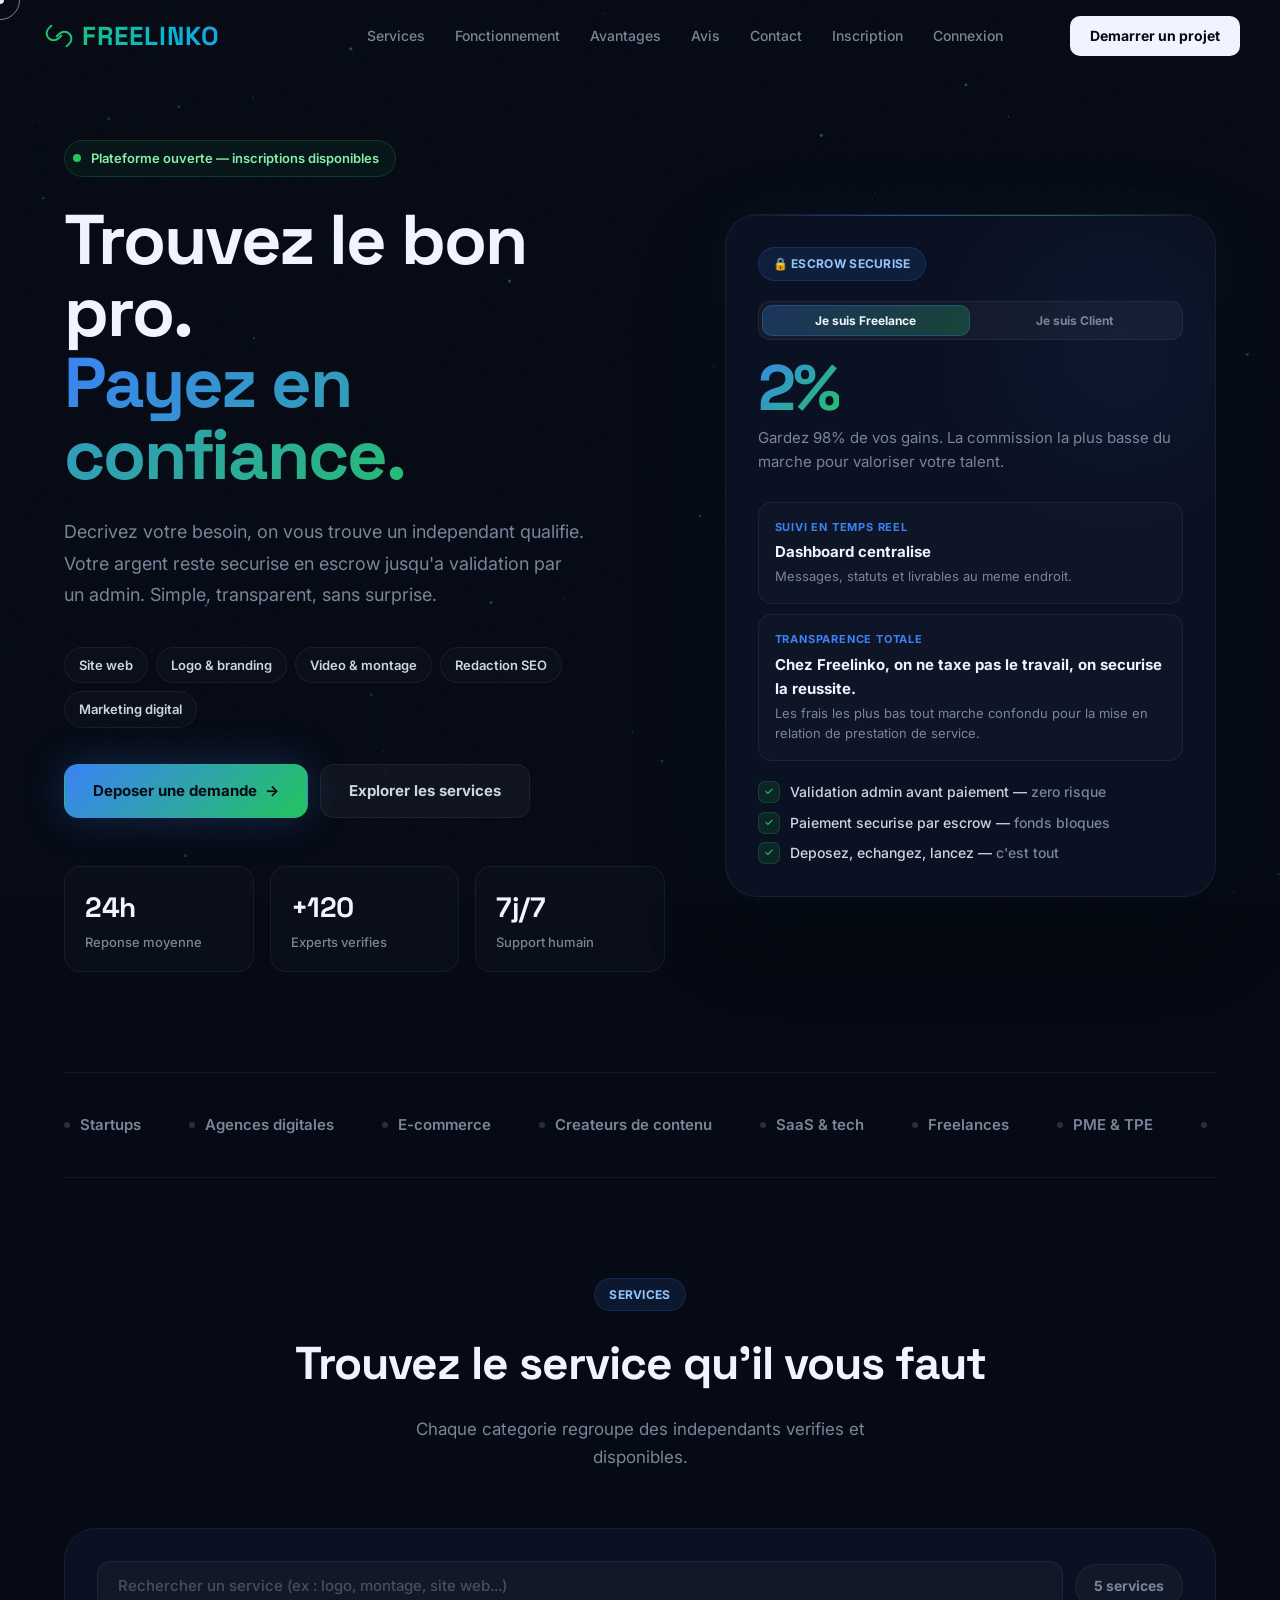
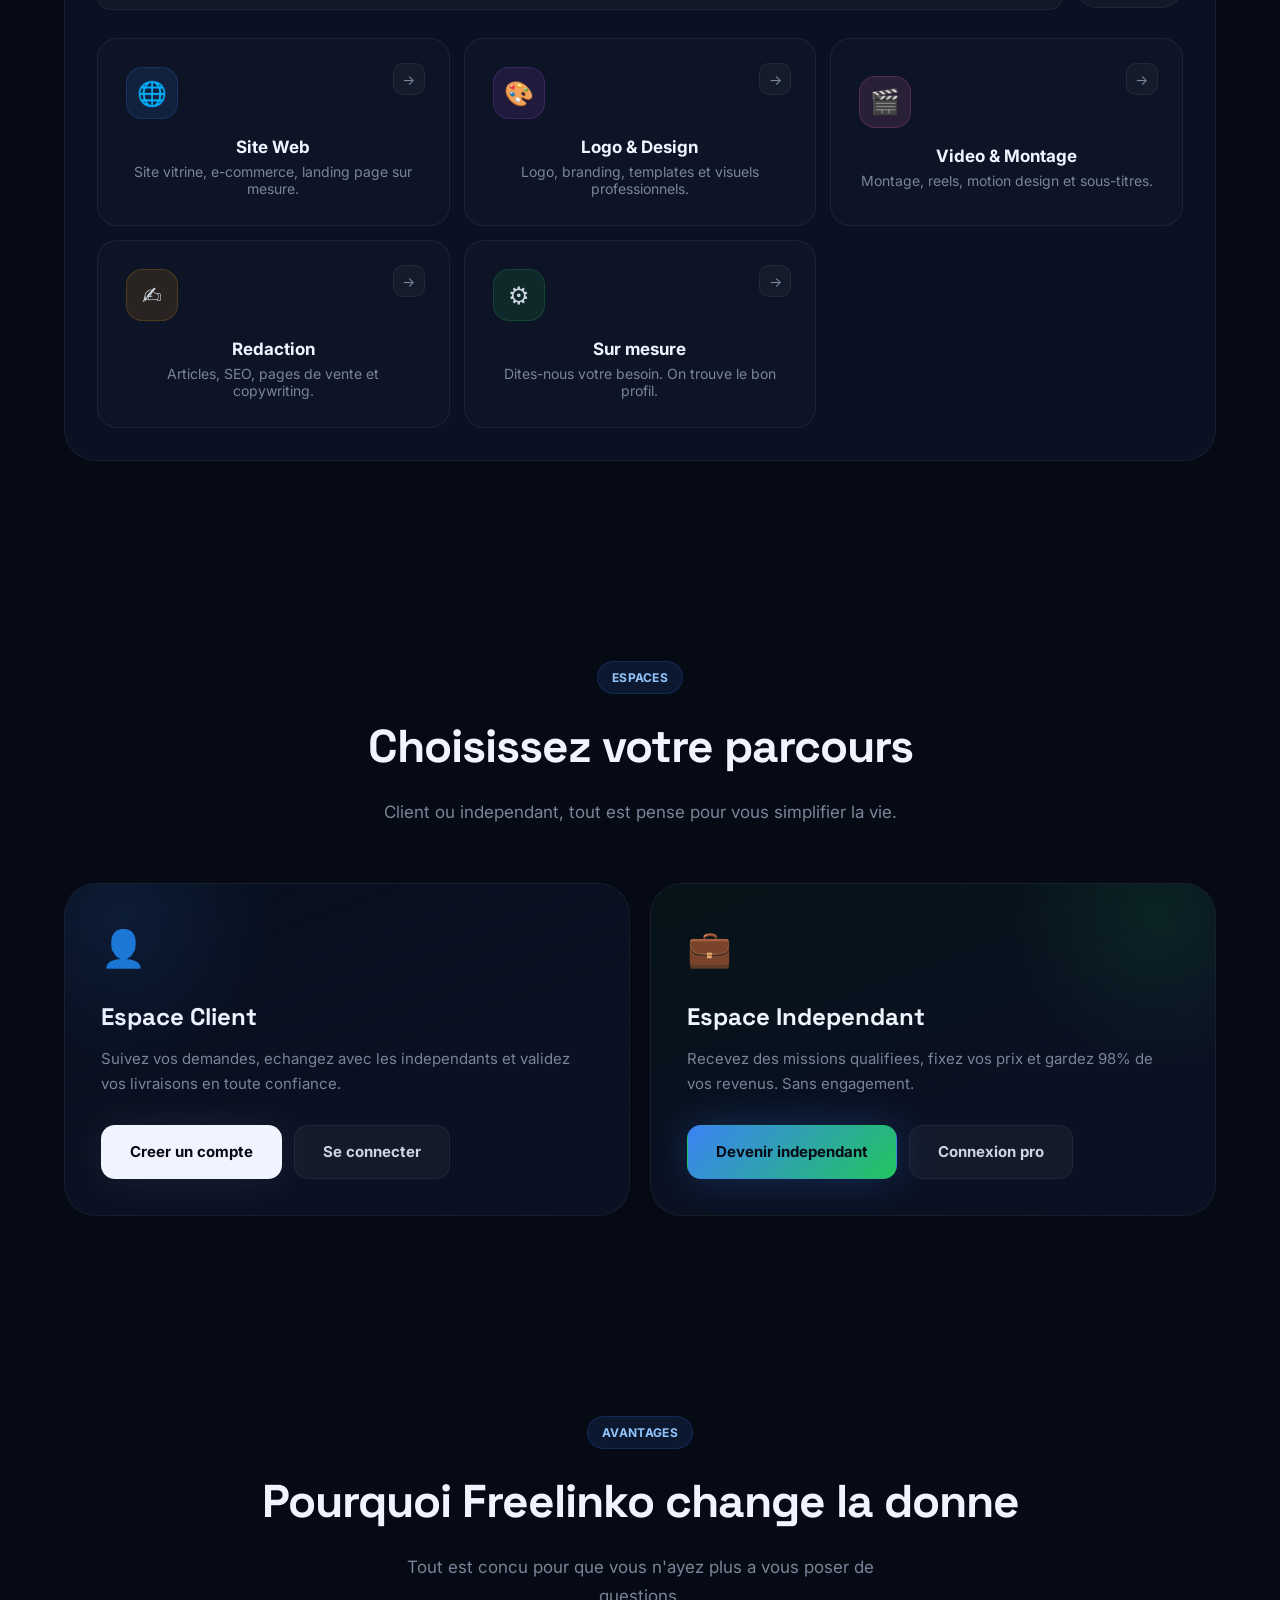
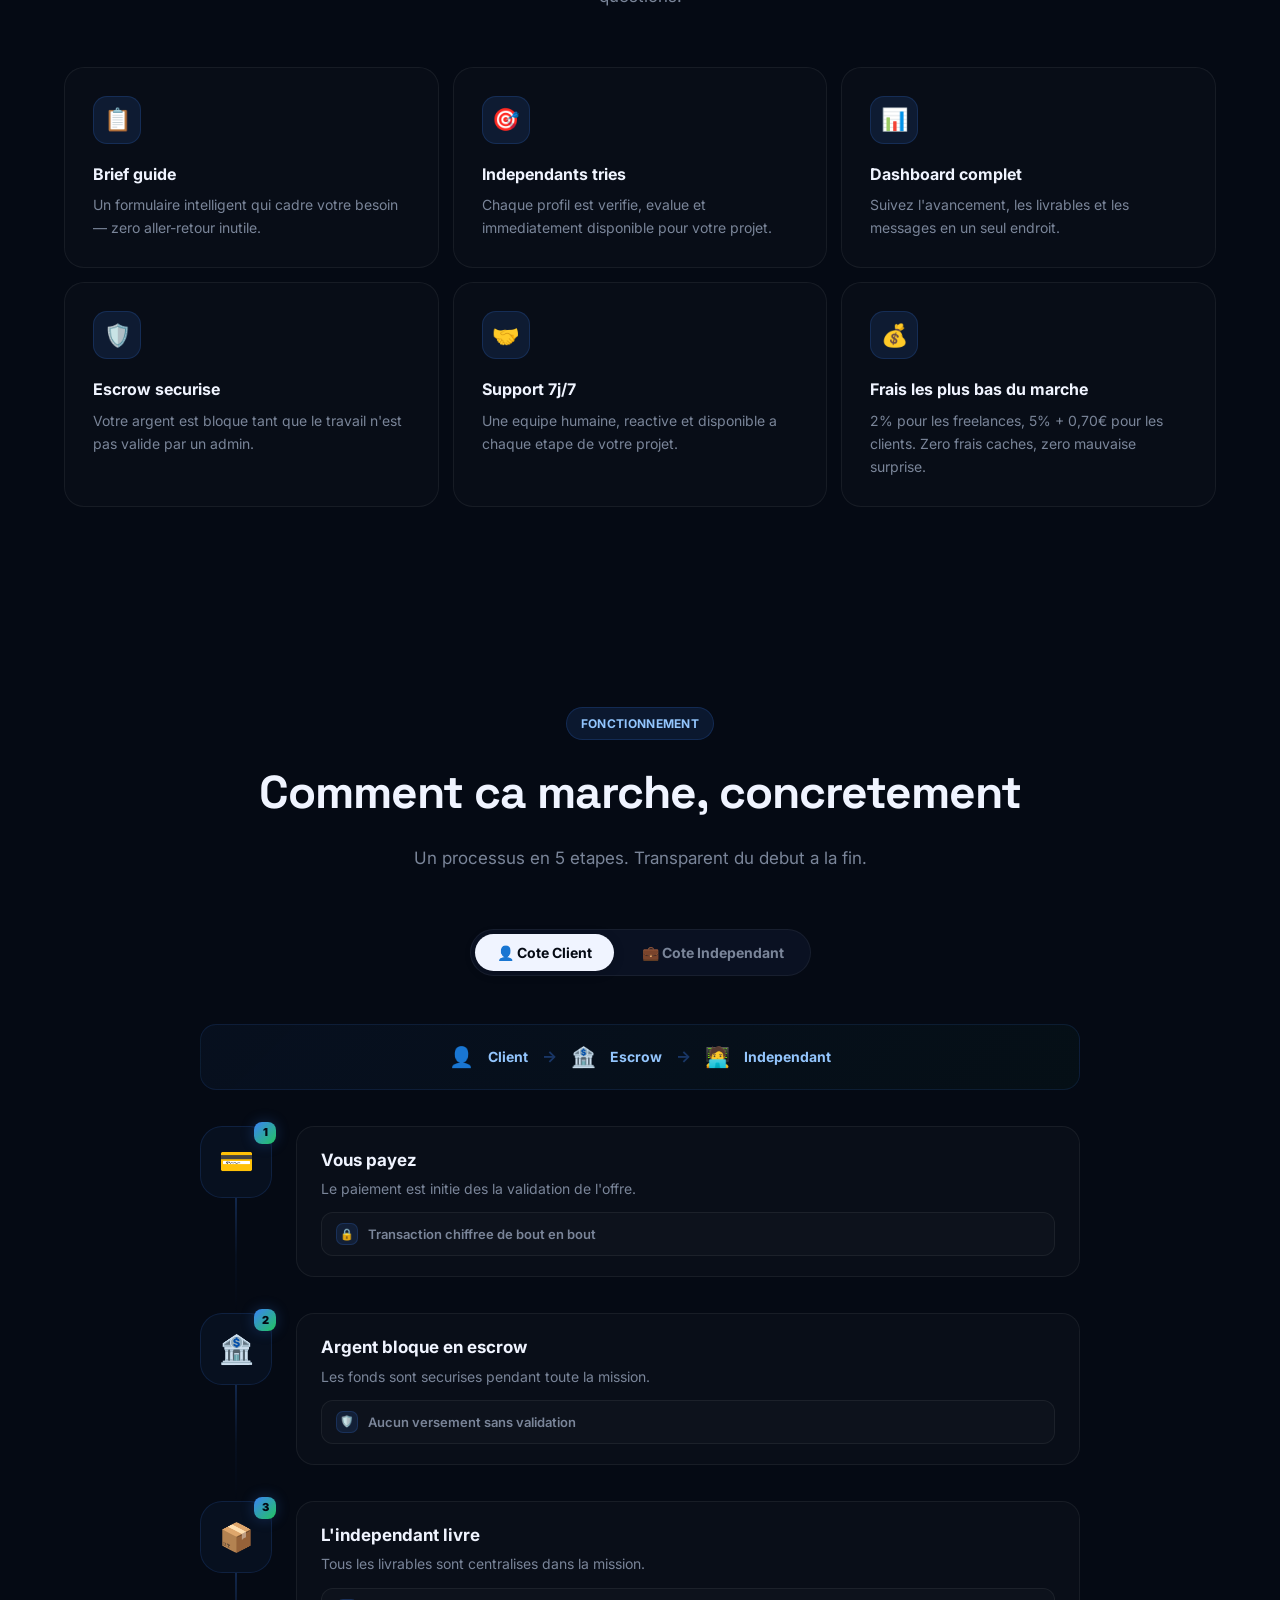
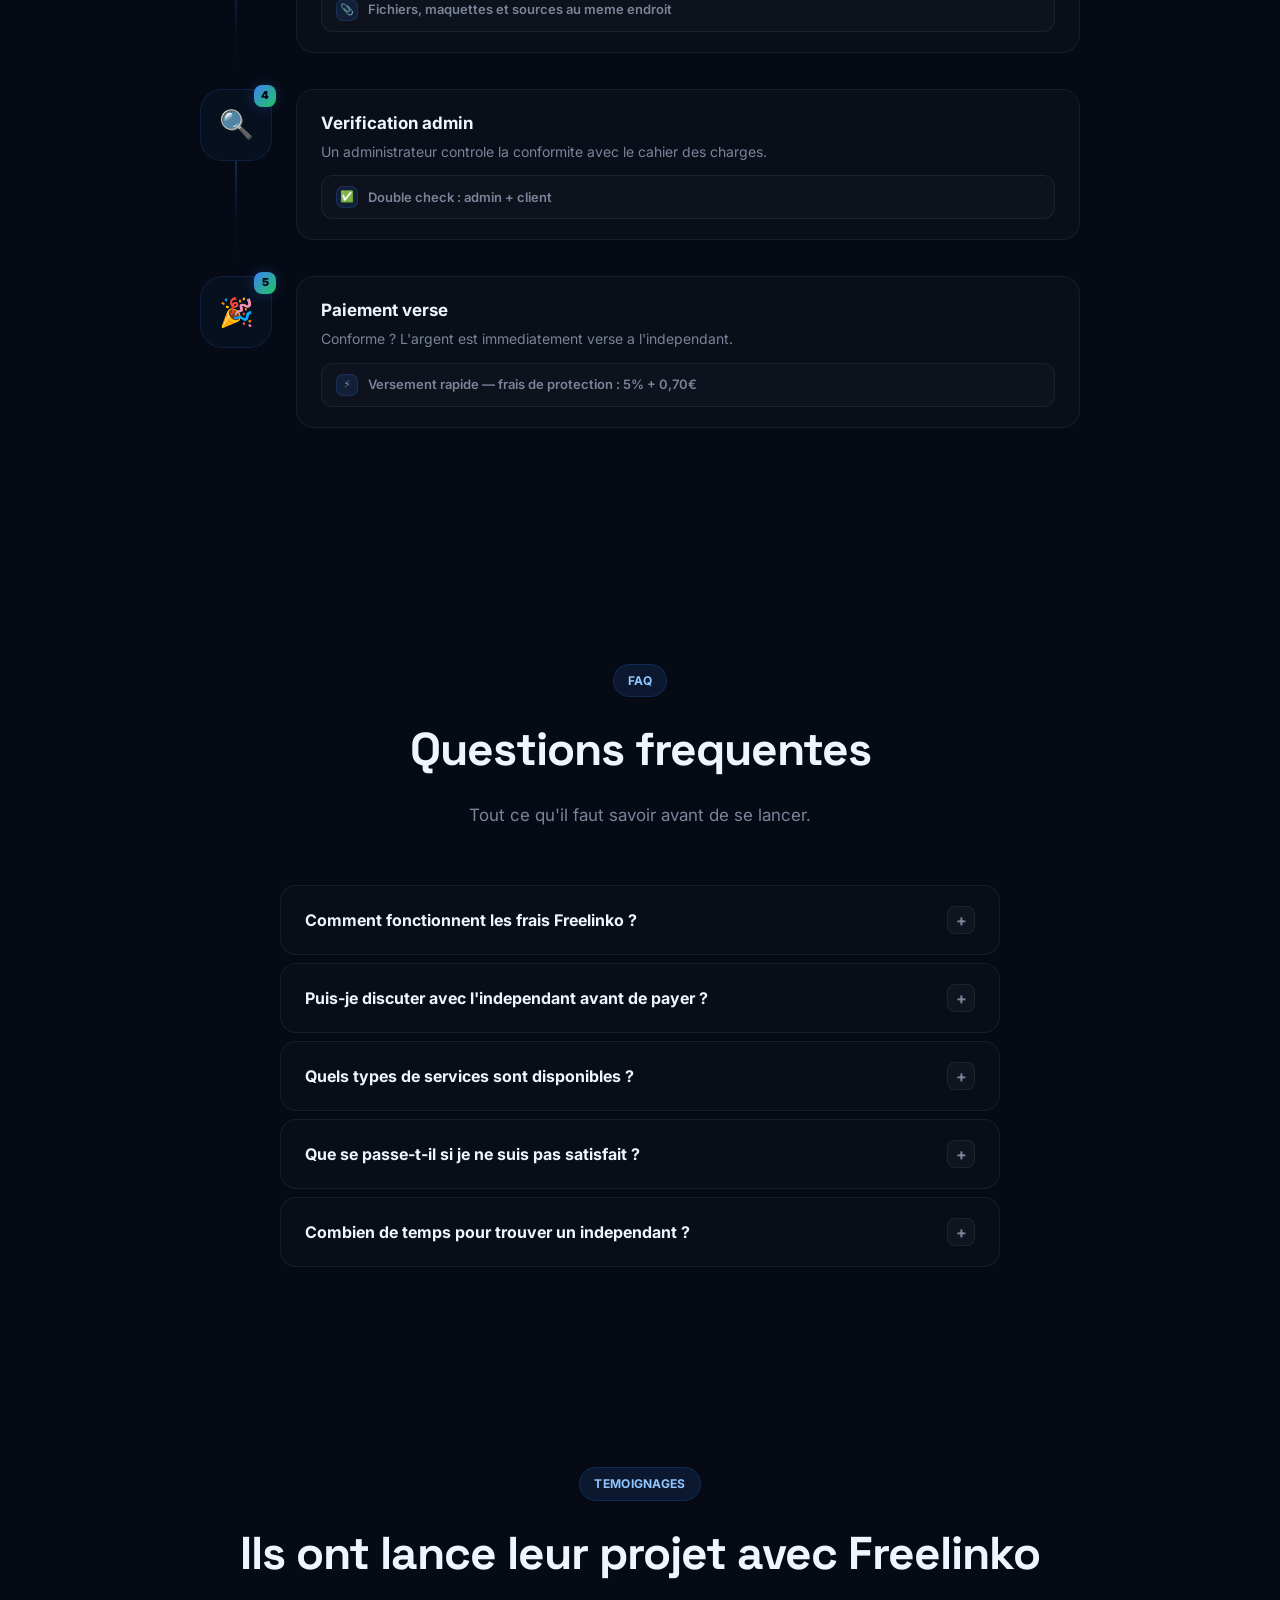
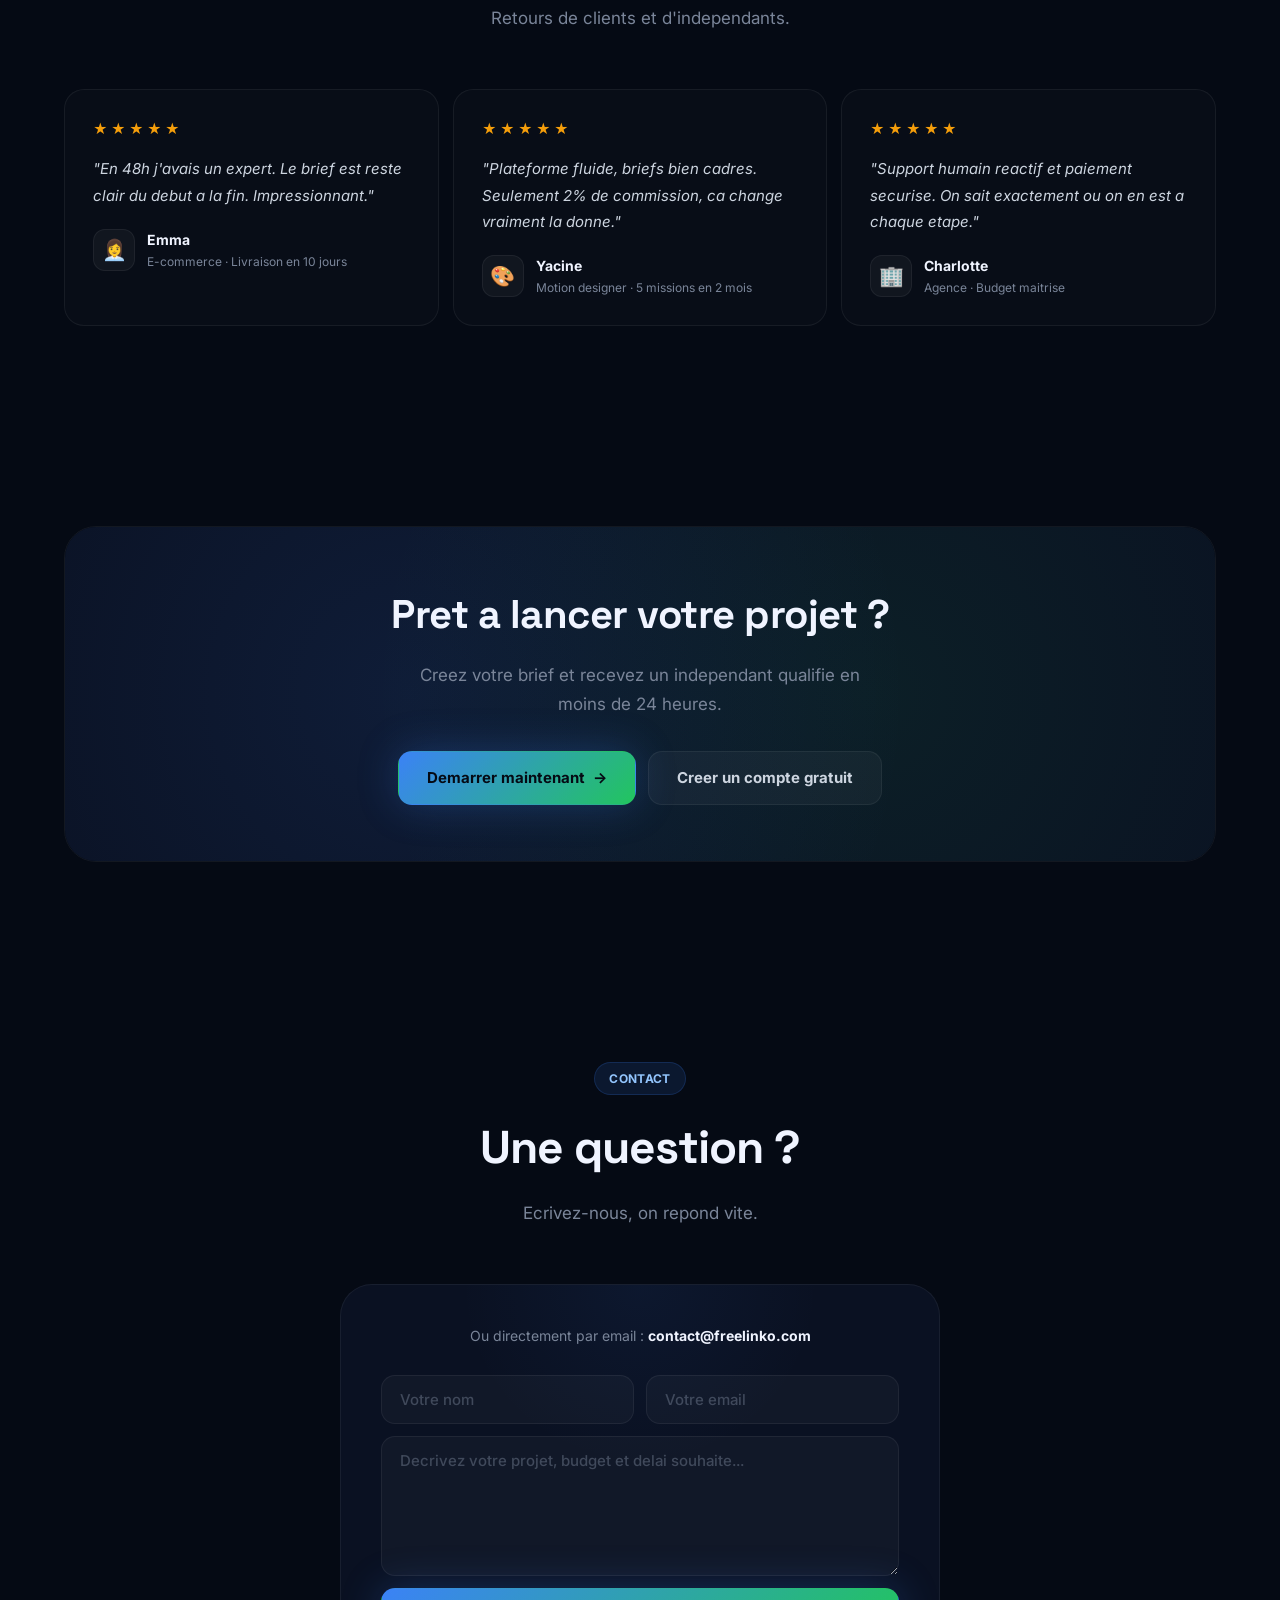
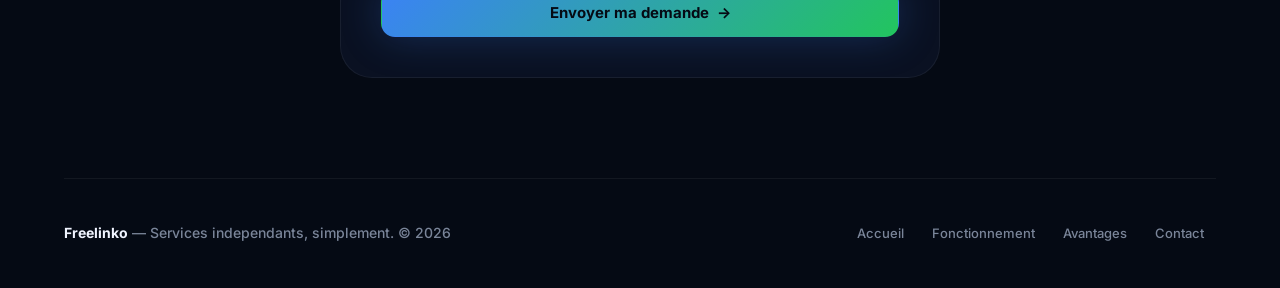
==== index.html @ 69622c81 "Add files via upload" ====
<!doctype html>
<html lang="fr">
<head>
  <meta charset="utf-8"/>
  <meta name="viewport" content="width=device-width,initial-scale=1"/>
  <title>Freelinko — Trouvez le bon independant, en toute confiance</title>
  <meta name="description" content="Freelinko met en relation clients et independants qualifies avec paiement escrow securise. Les frais les plus bas du marche, support humain 7j/7."/>
  <meta name="theme-color" content="#050a14"/>
  <meta property="og:title" content="Freelinko — Services independants, simplement"/>
  <meta property="og:description" content="Embauchez un professionnel qualifie en 2 minutes. Paiement securise par escrow, les frais les plus bas du marche."/>
  <meta property="og:type" content="website"/>
  <meta name="twitter:card" content="summary_large_image"/>
  <link rel="preconnect" href="https://fonts.googleapis.com">
  <link rel="preconnect" href="https://fonts.gstatic.com" crossorigin>
  <link href="https://fonts.googleapis.com/css2?family=Inter:wght@400;500;600;700;800;900&family=Space+Grotesk:wght@600;700&display=swap" rel="stylesheet">
  <style>
    *,*::before,*::after{box-sizing:border-box;margin:0;padding:0}
    :root{
      --bg:#050a14;--surface:#0a1122;--surface2:#0f1730;
      --border:rgba(255,255,255,.06);--border-hover:rgba(255,255,255,.12);
      --text:#cdd5e0;--text-secondary:#7a8599;--white:#f0f4ff;
      --blue:#3b82f6;--blue-soft:rgba(59,130,246,.12);--blue-glow:rgba(59,130,246,.25);
      --green:#22c55e;--green-soft:rgba(34,197,94,.12);--green-glow:rgba(34,197,94,.25);
      --purple:#a855f7;--purple-soft:rgba(168,85,247,.12);
      --amber:#f59e0b;--amber-soft:rgba(245,158,11,.12);
      --pink:#f472b6;--pink-soft:rgba(244,114,182,.12);
      --radius:16px;--radius-lg:24px;--radius-xl:32px;
      --ease:cubic-bezier(.22,1,.36,1);
      --font:'Inter',system-ui,-apple-system,sans-serif;
      --font-display:'Space Grotesk','Inter',sans-serif;
    }
    html{scroll-behavior:smooth;-webkit-text-size-adjust:100%;overflow-x:hidden;overflow-y:scroll}
    body{font-family:var(--font);background:var(--bg);color:var(--text);line-height:1.6;-webkit-font-smoothing:antialiased;-moz-osx-font-smoothing:grayscale}
    a{color:inherit;text-decoration:none}
    button{font-family:inherit;cursor:pointer}
    ::selection{background:rgba(59,130,246,.25);color:var(--white)}
    img{display:block;max-width:100%}

    /* ── LOADER ── */
    #loader{position:fixed;inset:0;z-index:9999;background:var(--bg);display:grid;place-items:center;transition:opacity .6s ease,visibility .6s ease}
    #loader.done{opacity:0;visibility:hidden;pointer-events:none}
    .spinner{width:40px;height:40px;border:3px solid var(--border);border-top-color:var(--blue);border-radius:50%;animation:spin .7s linear infinite}
    @keyframes spin{to{transform:rotate(360deg)}}

    /* ── CURSOR ── */
    .cursor{position:fixed;pointer-events:none;z-index:9998;mix-blend-mode:difference;transition:width .35s var(--ease),height .35s var(--ease),opacity .3s ease}
    .cursor-dot{width:8px;height:8px;background:var(--white);border-radius:50%;transform:translate(-50%,-50%)}
    .cursor-ring{width:40px;height:40px;border:1.5px solid rgba(255,255,255,.5);border-radius:50%;transform:translate(-50%,-50%);transition:width .3s var(--ease),height .3s var(--ease),border-color .3s ease}
    .cursor-ring.hover{width:64px;height:64px;border-color:var(--blue)}
    @media(pointer:coarse){.cursor{display:none}}

    /* ── LAYOUT ── */
    .wrap{max-width:1200px;margin:0 auto;padding:0 24px}
    section{position:relative;z-index:2}

    /* ── AMBIENT BG ── */
    #particles{position:fixed;inset:0;z-index:0;pointer-events:none}
    .grain{position:fixed;inset:0;z-index:1;pointer-events:none;opacity:.025;background:url("data:image/svg+xml,%3Csvg viewBox='0 0 512 512' xmlns='http://www.w3.org/2000/svg'%3E%3Cfilter id='n'%3E%3CfeTurbulence type='fractalNoise' baseFrequency='.7' numOctaves='4' stitchTiles='stitch'/%3E%3C/filter%3E%3Crect width='100%25' height='100%25' filter='url(%23n)'/%3E%3C/svg%3E") repeat}

    /* ── NAV ── */
    .nav-wrap{position:fixed;top:0;left:0;right:0;z-index:90;padding:16px 24px;transition:all .35s ease}
    .nav-wrap.scrolled{background:rgba(5,10,20,.82);backdrop-filter:blur(24px) saturate(1.4);border-bottom:1px solid var(--border)}
    .nav{max-width:1200px;margin:0 auto;display:flex;align-items:center;justify-content:space-between;gap:12px}
    .brand{display:flex;align-items:center;gap:10px;font-family:var(--font-display);font-weight:700;font-size:20px;color:var(--white);letter-spacing:-.3px}
    .logo-mark{width:36px;height:36px;border-radius:10px;background:linear-gradient(135deg,var(--blue),var(--green));display:grid;place-items:center;box-shadow:0 0 24px var(--blue-glow);transition:transform .3s var(--ease)}
    .logo-mark:hover{transform:scale(1.1) rotate(-3deg)}
    .logo-mark svg{width:20px;height:20px}
    .nav-links{display:flex;gap:2px;align-items:center}
    .nav-links a{padding:8px 14px;border-radius:10px;font-size:14px;font-weight:500;color:var(--text-secondary);transition:color .2s ease,background .2s ease}
    .nav-links a:hover{color:var(--white);background:rgba(255,255,255,.05)}
    .nav-cta{padding:9px 20px;border-radius:10px;border:none;background:var(--white);color:var(--bg);font-size:14px;font-weight:700;transition:transform .2s var(--ease),box-shadow .2s ease}
    .nav-cta:hover{transform:translateY(-1px);box-shadow:0 4px 20px rgba(240,244,255,.15)}
    .hamburger{display:none;width:40px;height:40px;border-radius:10px;border:1px solid var(--border);background:transparent;color:var(--white);place-items:center}
    @media(max-width:860px){
      .hamburger{display:grid}
      .nav-links{display:none;position:absolute;top:calc(100% + 8px);left:12px;right:12px;flex-direction:column;padding:12px;background:rgba(10,17,34,.96);backdrop-filter:blur(24px);border:1px solid var(--border);border-radius:var(--radius);box-shadow:0 24px 60px rgba(0,0,0,.5)}
      .nav-links.open{display:flex}
      .nav-links a{padding:14px 16px;font-size:15px}
      .nav-cta{display:none}
    }

    /* ── HERO ── */
    .hero{min-height:100vh;display:flex;align-items:center;padding:140px 0 100px;position:relative;z-index:2}
    .hero-inner{display:grid;grid-template-columns:1.1fr .9fr;gap:60px;align-items:center}
    @media(max-width:960px){.hero-inner{grid-template-columns:1fr;gap:40px}}

    .hero-eyebrow{display:inline-flex;align-items:center;gap:10px;padding:7px 16px 7px 8px;border-radius:999px;border:1px solid rgba(34,197,94,.2);background:rgba(34,197,94,.06);font-size:13px;font-weight:600;color:#86efac;margin-bottom:28px}
    .hero-eyebrow .live{width:8px;height:8px;border-radius:50%;background:var(--green);box-shadow:0 0 0 0 var(--green-glow);animation:livePulse 2s ease-in-out infinite}
    @keyframes livePulse{0%,100%{box-shadow:0 0 0 0 var(--green-glow)}50%{box-shadow:0 0 0 10px rgba(34,197,94,0)}}

    .hero h1{font-family:var(--font-display);font-size:clamp(38px,5.5vw,72px);font-weight:700;line-height:1.02;letter-spacing:-2px;color:var(--white);margin-bottom:24px}
    .hero h1 em{font-style:normal;background:linear-gradient(135deg,var(--blue),var(--green),var(--purple));background-size:250% auto;-webkit-background-clip:text;background-clip:text;-webkit-text-fill-color:transparent;animation:shimmer 6s ease infinite}
    @keyframes shimmer{0%,100%{background-position:0% center}50%{background-position:100% center}}

    .hero-desc{font-size:18px;line-height:1.75;color:var(--text-secondary);max-width:520px;margin-bottom:36px}

    .hero-tags{display:flex;flex-wrap:wrap;gap:8px;margin-bottom:36px}
    .htag{padding:7px 14px;border-radius:999px;border:1px solid var(--border);background:rgba(255,255,255,.02);font-size:13px;font-weight:600;color:var(--text);transition:all .25s var(--ease)}
    .htag:hover{border-color:var(--blue);background:var(--blue-soft);color:var(--white);transform:translateY(-2px)}

    .hero-ctas{display:flex;gap:12px;flex-wrap:wrap;margin-bottom:48px}
    .btn{display:inline-flex;align-items:center;gap:8px;padding:14px 28px;border-radius:14px;font-size:15px;font-weight:700;border:1px solid var(--border);background:rgba(255,255,255,.04);color:var(--text);transition:all .25s var(--ease);position:relative;overflow:hidden}
    .btn:hover{border-color:var(--border-hover);background:rgba(255,255,255,.07);transform:translateY(-2px);box-shadow:0 8px 30px rgba(0,0,0,.25)}
    .btn:active{transform:translateY(0)}
    .btn-primary{background:var(--white);color:var(--bg);border-color:transparent;box-shadow:0 0 40px rgba(240,244,255,.08)}
    .btn-primary:hover{box-shadow:0 0 50px rgba(240,244,255,.14),0 8px 30px rgba(0,0,0,.2);background:#fff}
    .btn-glow{background:linear-gradient(135deg,var(--blue),var(--green));color:#050a14;border-color:transparent;box-shadow:0 0 40px var(--blue-glow)}
    .btn-glow:hover{filter:brightness(1.1);box-shadow:0 0 60px var(--blue-glow),0 8px 30px rgba(0,0,0,.3)}
    .btn .arrow{transition:transform .2s ease}
    .btn:hover .arrow{transform:translateX(3px)}

    .hero-metrics{display:grid;grid-template-columns:repeat(3,1fr);gap:16px}
    @media(max-width:600px){.hero-metrics{grid-template-columns:1fr}}
    .metric{padding:18px 20px;border-radius:var(--radius);border:1px solid var(--border);background:rgba(255,255,255,.02);backdrop-filter:blur(8px);transition:all .3s var(--ease)}
    .metric:hover{border-color:var(--border-hover);background:rgba(255,255,255,.04)}
    .metric-val{font-family:var(--font-display);font-size:28px;font-weight:700;color:var(--white);letter-spacing:-.5px}
    .metric-label{font-size:13px;color:var(--text-secondary);font-weight:500;margin-top:2px}

    /* Hero panel */
    .hero-panel{border:1px solid var(--border);background:var(--surface);border-radius:var(--radius-xl);padding:32px;position:relative;overflow:hidden;box-shadow:0 0 80px rgba(59,130,246,.05),0 40px 80px rgba(0,0,0,.4)}
    .hero-panel::before{content:'';position:absolute;top:0;left:0;right:0;height:1px;background:linear-gradient(90deg,transparent,rgba(59,130,246,.5),rgba(34,197,94,.5),transparent)}
    .hero-panel::after{content:'';position:absolute;inset:0;background:radial-gradient(300px circle at 80% 20%,rgba(59,130,246,.06),transparent 60%);pointer-events:none}
    .panel-eyebrow{display:inline-flex;align-items:center;gap:8px;padding:6px 14px;border-radius:999px;background:var(--blue-soft);border:1px solid rgba(59,130,246,.18);font-size:12px;font-weight:700;color:#93c5fd;margin-bottom:20px;letter-spacing:.3px;text-transform:uppercase}
    .fee-toggle{display:flex;position:relative;border-radius:12px;border:1px solid var(--border);background:rgba(255,255,255,.04);padding:3px;margin-bottom:16px;z-index:2}
    .fee-tab{flex:1;padding:8px 14px;font-size:12px;font-weight:700;color:var(--text-secondary);background:transparent;border:none;cursor:pointer;border-radius:10px;transition:color .3s;position:relative;z-index:2;white-space:nowrap}
    .fee-tab.on{color:var(--white)}
    .fee-slider{position:absolute;top:3px;left:3px;width:calc(50% - 3px);height:calc(100% - 6px);border-radius:10px;background:linear-gradient(135deg,rgba(59,130,246,.25),rgba(34,197,94,.25));border:1px solid rgba(59,130,246,.3);transition:transform .35s cubic-bezier(.4,0,.2,1);z-index:1}
    .fee-slider.right{transform:translateX(100%)}
    .panel-big{font-family:var(--font-display);font-size:64px;font-weight:700;letter-spacing:-3px;line-height:1;color:var(--white);margin-bottom:6px;position:relative;z-index:1;transition:opacity .25s}
    .panel-big span{background:linear-gradient(135deg,var(--blue),var(--green));-webkit-background-clip:text;background-clip:text;-webkit-text-fill-color:transparent}
    .panel-sub{color:var(--text-secondary);font-size:15px;margin-bottom:28px;position:relative;z-index:1;transition:opacity .25s}
    .panel-feature{padding:16px;border-radius:14px;border:1px solid var(--border);background:rgba(255,255,255,.02);margin-bottom:10px;position:relative;z-index:1;transition:all .3s var(--ease)}
    .panel-feature:hover{border-color:var(--border-hover);background:rgba(255,255,255,.04)}
    .pf-label{font-size:11px;font-weight:700;text-transform:uppercase;letter-spacing:.8px;color:var(--blue);margin-bottom:4px}
    .pf-title{font-size:15px;font-weight:700;color:var(--white);margin-bottom:2px}
    .pf-desc{font-size:13px;color:var(--text-secondary)}
    .panel-checks{display:grid;gap:8px;margin-top:20px;position:relative;z-index:1}
    .pcheck{display:flex;gap:10px;align-items:flex-start;font-size:14px;font-weight:500;color:var(--text)}
    .pcheck-icon{width:22px;height:22px;border-radius:7px;display:grid;place-items:center;background:var(--green-soft);border:1px solid rgba(34,197,94,.2);flex-shrink:0;font-size:11px;color:var(--green)}
    .pcheck em{font-style:normal;color:var(--text-secondary)}

    /* ── MARQUEE ── */
    .marquee-section{padding:40px 0;border-top:1px solid var(--border);border-bottom:1px solid var(--border);overflow:hidden;position:relative;z-index:2}
    .marquee-track{display:flex;gap:48px;animation:marquee 30s linear infinite;width:max-content}
    .marquee-track:hover{animation-play-state:paused}
    .marquee-item{font-size:15px;font-weight:600;color:var(--text-secondary);white-space:nowrap;display:flex;align-items:center;gap:10px;transition:color .2s ease}
    .marquee-item:hover{color:var(--white)}
    .marquee-dot{width:6px;height:6px;border-radius:50%;background:rgba(255,255,255,.15)}
    @keyframes marquee{to{transform:translateX(-50%)}}

    /* ── SECTION HEADERS ── */
    .sh{text-align:center;margin-bottom:56px}
    .sh-badge{display:inline-flex;align-items:center;gap:8px;padding:6px 14px;border-radius:999px;border:1px solid rgba(59,130,246,.18);background:var(--blue-soft);font-size:12px;font-weight:700;color:#93c5fd;margin-bottom:16px;letter-spacing:.3px;text-transform:uppercase}
    .sh h2{font-family:var(--font-display);font-size:clamp(28px,4vw,46px);font-weight:700;letter-spacing:-1px;color:var(--white);margin-bottom:14px}
    .sh p{font-size:17px;color:var(--text-secondary);max-width:520px;margin:0 auto;line-height:1.7}

    /* ── SERVICES ── */
    .services-section{padding:100px 0}
    .services-box{padding:32px;border-radius:var(--radius-xl);border:1px solid var(--border);background:var(--surface)}
    .search-row{display:flex;gap:12px;align-items:center;margin-bottom:28px}
    .search-row input{flex:1;padding:14px 20px;border-radius:14px;border:1px solid var(--border);background:rgba(255,255,255,.03);color:var(--white);font-size:15px;font-weight:500;font-family:inherit;transition:all .25s ease}
    .search-row input:focus{outline:none;border-color:rgba(59,130,246,.4);box-shadow:0 0 0 4px rgba(59,130,246,.08);background:rgba(255,255,255,.05)}
    .search-row input::placeholder{color:rgba(122,133,153,.5)}
    .scount{padding:10px 18px;border-radius:999px;border:1px solid var(--border);background:rgba(255,255,255,.03);font-size:14px;font-weight:700;color:var(--text-secondary);white-space:nowrap}
    #serviceEmpty{display:none;padding:24px;border-radius:14px;border:1px dashed var(--border-hover);color:var(--text-secondary);font-weight:600;text-align:center}
    .sgrid{display:grid;grid-template-columns:repeat(3,1fr);gap:14px}
    @media(max-width:860px){.sgrid{grid-template-columns:repeat(2,1fr)}}
    @media(max-width:560px){.sgrid{grid-template-columns:1fr}}
    .scard{position:relative;border:1px solid var(--border);background:rgba(255,255,255,.015);border-radius:20px;padding:28px;cursor:pointer;color:var(--text);transition:all .4s var(--ease);overflow:hidden}
    .scard::before{content:'';position:absolute;inset:0;background:radial-gradient(250px circle at var(--mx,50%) var(--my,50%),rgba(59,130,246,.07),transparent 60%);opacity:0;transition:opacity .35s ease;pointer-events:none}
    .scard:hover::before{opacity:1}
    .scard:hover{border-color:rgba(59,130,246,.25);transform:translateY(-6px);box-shadow:0 24px 60px rgba(0,0,0,.25),0 0 40px rgba(59,130,246,.04)}
    .scard-icon{width:52px;height:52px;border-radius:16px;display:grid;place-items:center;font-size:24px;margin-bottom:18px;border:1px solid var(--border)}
    .scard-icon.ic-blue{background:var(--blue-soft);border-color:rgba(59,130,246,.18)}
    .scard-icon.ic-purple{background:var(--purple-soft);border-color:rgba(168,85,247,.18)}
    .scard-icon.ic-pink{background:var(--pink-soft);border-color:rgba(244,114,182,.18)}
    .scard-icon.ic-amber{background:var(--amber-soft);border-color:rgba(245,158,11,.18)}
    .scard-icon.ic-green{background:var(--green-soft);border-color:rgba(34,197,94,.18)}
    .scard h3{font-size:17px;font-weight:700;color:var(--white);margin-bottom:6px}
    .scard p{font-size:14px;color:var(--text-secondary);margin:0}
    .scard-arrow{position:absolute;top:24px;right:24px;width:32px;height:32px;border-radius:10px;display:grid;place-items:center;border:1px solid var(--border);background:rgba(255,255,255,.03);font-size:14px;color:var(--text-secondary);transition:all .25s var(--ease)}
    .scard:hover .scard-arrow{border-color:rgba(59,130,246,.3);color:var(--blue);background:var(--blue-soft);transform:translateX(2px)}

    /* ── SPACES ── */
    .spaces-section{padding:100px 0}
    .spaces-grid{display:grid;grid-template-columns:1fr 1fr;gap:20px}
    @media(max-width:760px){.spaces-grid{grid-template-columns:1fr}}
    .space{position:relative;border:1px solid var(--border);border-radius:var(--radius-xl);padding:36px;overflow:hidden;transition:all .4s var(--ease)}
    .space::before{content:'';position:absolute;inset:0;pointer-events:none}
    .space:hover{transform:translateY(-4px);box-shadow:0 30px 70px rgba(0,0,0,.35)}
    .space.is-client{background:linear-gradient(160deg,rgba(59,130,246,.05),var(--surface) 60%)}
    .space.is-client::before{background:radial-gradient(250px circle at 10% 10%,rgba(59,130,246,.1),transparent 60%)}
    .space.is-pro{background:linear-gradient(160deg,rgba(34,197,94,.05),var(--surface) 60%)}
    .space.is-pro::before{background:radial-gradient(250px circle at 90% 10%,rgba(34,197,94,.1),transparent 60%)}
    .space-emoji{font-size:36px;margin-bottom:20px;display:block}
    .space h3{font-family:var(--font-display);font-size:24px;font-weight:700;color:var(--white);margin-bottom:10px}
    .space>p{color:var(--text-secondary);font-size:15px;line-height:1.7;margin-bottom:28px}
    .space .hero-ctas{margin-bottom:0}

    /* ── FEATURES ── */
    .features-section{padding:100px 0}
    .fgrid{display:grid;grid-template-columns:repeat(3,1fr);gap:14px}
    @media(max-width:860px){.fgrid{grid-template-columns:repeat(2,1fr)}}
    @media(max-width:560px){.fgrid{grid-template-columns:1fr}}
    .fcard{padding:28px;border:1px solid var(--border);background:rgba(255,255,255,.015);border-radius:20px;transition:all .4s var(--ease)}
    .fcard:hover{border-color:var(--border-hover);background:rgba(255,255,255,.03);transform:translateY(-4px)}
    .fcard-icon{width:48px;height:48px;border-radius:14px;display:grid;place-items:center;font-size:22px;background:var(--blue-soft);border:1px solid rgba(59,130,246,.18);margin-bottom:18px}
    .fcard h3{font-size:16px;font-weight:700;color:var(--white);margin-bottom:6px}
    .fcard p{font-size:14px;color:var(--text-secondary);margin:0;line-height:1.65}

    /* ── FLOW SCHEMA ── */
    .flow-section{padding:100px 0}
    .flow-wrap{max-width:880px;margin:0 auto}
    .flow-tabs{display:flex;gap:6px;justify-content:center;margin-bottom:48px;padding:4px;border-radius:999px;border:1px solid var(--border);background:var(--surface);width:fit-content;margin-left:auto;margin-right:auto}
    .ftab{padding:10px 22px;border-radius:999px;border:none;background:transparent;color:var(--text-secondary);font-size:14px;font-weight:700;transition:all .3s var(--ease)}
    .ftab:hover{color:var(--white)}
    .ftab.on{background:var(--white);color:var(--bg);box-shadow:0 2px 12px rgba(0,0,0,.15)}

    .fpanel{display:none}
    .fpanel.on{display:block}

    .flow-banner{margin-bottom:36px;padding:16px 28px;border-radius:16px;border:1px solid rgba(59,130,246,.12);background:linear-gradient(135deg,rgba(59,130,246,.05),rgba(34,197,94,.03));display:flex;align-items:center;justify-content:center;gap:14px;flex-wrap:wrap;font-size:14px;font-weight:700;color:#93c5fd}
    .flow-banner .fc{font-size:20px;animation:fbob 2s ease-in-out infinite}
    .flow-banner .fc:nth-child(2){animation-delay:.3s}
    .flow-banner .fc:nth-child(3){animation-delay:.6s}
    @keyframes fbob{0%,100%{transform:translateY(0)}50%{transform:translateY(-3px)}}
    .flow-banner .fa{color:rgba(59,130,246,.35);font-size:16px;animation:fapulse 1.6s ease-in-out infinite}
    @keyframes fapulse{0%,100%{opacity:.35;transform:translateX(0)}50%{opacity:1;transform:translateX(3px)}}
    .fpanel.green .flow-banner{border-color:rgba(34,197,94,.12);background:linear-gradient(135deg,rgba(34,197,94,.05),rgba(59,130,246,.03));color:#86efac}
    .fpanel.green .flow-banner .fa{color:rgba(34,197,94,.35)}

    .flow-timeline{display:flex;flex-direction:column;gap:0;position:relative}
    .fnode{display:grid;grid-template-columns:72px 1fr;gap:24px;align-items:start;padding-bottom:36px;position:relative;opacity:0;transform:translateY(20px)}
    .fnode.in{animation:fnodeIn .6s var(--ease) forwards}
    .fnode:nth-child(2).in{animation-delay:.12s}
    .fnode:nth-child(3).in{animation-delay:.24s}
    .fnode:nth-child(4).in{animation-delay:.36s}
    .fnode:nth-child(5).in{animation-delay:.48s}
    @keyframes fnodeIn{to{opacity:1;transform:translateY(0)}}

    /* Vertical line */
    .fnode::before{content:'';position:absolute;left:35px;top:72px;bottom:0;width:2px;background:linear-gradient(180deg,rgba(59,130,246,.25),rgba(59,130,246,.05),transparent)}
    .fnode:last-child::before{display:none}
    .fpanel.green .fnode::before{background:linear-gradient(180deg,rgba(34,197,94,.25),rgba(34,197,94,.05),transparent)}

    /* Traveling dot */
    .fnode::after{content:'';position:absolute;left:31px;top:72px;width:10px;height:10px;border-radius:50%;background:var(--blue);box-shadow:0 0 14px var(--blue-glow);opacity:0}
    .fnode:last-child::after{display:none}
    .fnode.in::after{animation:dotGo 2.4s ease-in-out infinite .6s}
    @keyframes dotGo{0%{top:72px;opacity:.8}80%{opacity:.8}100%{top:calc(100% - 4px);opacity:0}}
    .fpanel.green .fnode::after{background:var(--green);box-shadow:0 0 14px var(--green-glow)}

    /* Circle */
    .fcircle{width:72px;height:72px;border-radius:22px;display:grid;place-items:center;font-size:28px;border:1px solid rgba(59,130,246,.15);background:rgba(59,130,246,.05);position:relative;transition:all .4s var(--ease);flex-shrink:0}
    .fcircle .num{position:absolute;top:-5px;right:-5px;width:22px;height:22px;border-radius:8px;background:linear-gradient(135deg,var(--blue),var(--green));color:#050a14;font-size:11px;font-weight:900;display:grid;place-items:center;box-shadow:0 0 14px var(--blue-glow)}
    .fcircle::before{content:'';position:absolute;inset:-5px;border-radius:26px;border:2px solid rgba(59,130,246,.15);opacity:0;animation:cping 3.5s ease-in-out infinite}
    .fnode:nth-child(1) .fcircle::before{animation-delay:0s}
    .fnode:nth-child(2) .fcircle::before{animation-delay:.7s}
    .fnode:nth-child(3) .fcircle::before{animation-delay:1.4s}
    .fnode:nth-child(4) .fcircle::before{animation-delay:2.1s}
    .fnode:nth-child(5) .fcircle::before{animation-delay:2.8s}
    @keyframes cping{0%,100%{opacity:0;transform:scale(1)}8%{opacity:1;transform:scale(1)}40%{opacity:0;transform:scale(1.4)}}
    .fnode:hover .fcircle{border-color:rgba(59,130,246,.35);background:rgba(59,130,246,.1);transform:scale(1.08);box-shadow:0 0 30px rgba(59,130,246,.1)}
    .fpanel.green .fcircle{border-color:rgba(34,197,94,.15);background:rgba(34,197,94,.05)}
    .fpanel.green .fcircle::before{border-color:rgba(34,197,94,.15)}
    .fpanel.green .fcircle .num{background:linear-gradient(135deg,var(--green),#16a34a);box-shadow:0 0 14px var(--green-glow)}
    .fpanel.green .fnode:hover .fcircle{border-color:rgba(34,197,94,.35);background:rgba(34,197,94,.1);box-shadow:0 0 30px rgba(34,197,94,.1)}

    /* Content card */
    .fcontent{padding:20px 24px;border-radius:18px;border:1px solid var(--border);background:rgba(255,255,255,.02);transition:all .35s var(--ease);position:relative;overflow:hidden}
    .fcontent::before{content:'';position:absolute;inset:0;background:radial-gradient(200px circle at var(--fx,50%) var(--fy,50%),rgba(59,130,246,.05),transparent 60%);opacity:0;transition:opacity .3s ease;pointer-events:none}
    .fnode:hover .fcontent::before{opacity:1}
    .fnode:hover .fcontent{border-color:var(--border-hover);background:rgba(255,255,255,.035);transform:translateX(4px)}
    .fcontent h4{font-size:17px;font-weight:700;color:var(--white);margin-bottom:4px}
    .fcontent>p{font-size:14px;color:var(--text-secondary);margin:0}
    .fcontent .detail{margin-top:12px;padding:10px 14px;border-radius:12px;border:1px solid var(--border);background:rgba(255,255,255,.02);font-size:13px;font-weight:600;color:var(--text-secondary);display:flex;align-items:center;gap:10px}
    .detail-ic{width:22px;height:22px;border-radius:7px;display:grid;place-items:center;font-size:11px;flex-shrink:0;background:var(--blue-soft);border:1px solid rgba(59,130,246,.18)}
    .fpanel.green .detail-ic{background:var(--green-soft);border-color:rgba(34,197,94,.18)}

    @media(max-width:600px){
      .fnode{grid-template-columns:52px 1fr;gap:16px}
      .fcircle{width:52px;height:52px;border-radius:16px;font-size:22px}
      .fcircle .num{width:18px;height:18px;font-size:10px;top:-4px;right:-4px;border-radius:6px}
      .fcircle::before{inset:-4px;border-radius:20px}
      .fnode::before{left:25px}
      .fnode::after{left:21px}
    }

    /* ── FAQ ── */
    .faq-section{padding:100px 0}
    .faq-list{max-width:720px;margin:0 auto;display:grid;gap:8px}
    .faq-item{border:1px solid var(--border);border-radius:var(--radius);background:rgba(255,255,255,.015);overflow:hidden;transition:border-color .3s ease}
    .faq-item:hover{border-color:var(--border-hover)}
    .faq-q{width:100%;padding:20px 24px;display:flex;align-items:center;justify-content:space-between;gap:16px;background:none;border:none;color:var(--white);font-size:16px;font-weight:700;text-align:left}
    .faq-ic{width:28px;height:28px;border-radius:8px;display:grid;place-items:center;border:1px solid var(--border);background:rgba(255,255,255,.03);flex-shrink:0;transition:all .35s var(--ease);color:var(--text-secondary);font-size:16px}
    .faq-item.open .faq-ic{background:var(--blue-soft);border-color:rgba(59,130,246,.25);color:var(--blue);transform:rotate(45deg)}
    .faq-a{max-height:0;overflow:hidden;transition:max-height .5s var(--ease)}
    .faq-item.open .faq-a{max-height:200px}
    .faq-a-inner{padding:0 24px 20px;color:var(--text-secondary);font-size:15px;line-height:1.75}

    /* ── TESTIMONIALS ── */
    .test-section{padding:100px 0}
    .tgrid{display:grid;grid-template-columns:repeat(3,1fr);gap:14px}
    @media(max-width:860px){.tgrid{grid-template-columns:repeat(2,1fr)}}
    @media(max-width:560px){.tgrid{grid-template-columns:1fr}}
    .tcard{border:1px solid var(--border);background:rgba(255,255,255,.015);border-radius:20px;padding:28px;transition:all .4s var(--ease)}
    .tcard:hover{border-color:var(--border-hover);transform:translateY(-4px)}
    .tcard-stars{color:var(--amber);font-size:14px;letter-spacing:3px;margin-bottom:16px}
    .tcard blockquote{font-size:15px;color:var(--text);line-height:1.75;margin-bottom:20px;font-style:italic}
    .tcard-author{display:flex;align-items:center;gap:12px}
    .tcard-av{width:42px;height:42px;border-radius:12px;display:grid;place-items:center;font-size:20px;background:rgba(255,255,255,.04);border:1px solid var(--border)}
    .tcard-name{font-size:14px;font-weight:700;color:var(--white)}
    .tcard-role{font-size:12px;color:var(--text-secondary)}

    /* ── CTA BANNER ── */
    .cta-section{padding:100px 0}
    .cta-banner{position:relative;border-radius:var(--radius-xl);padding:56px 40px;border:1px solid var(--border);overflow:hidden;text-align:center}
    .cta-banner::before{content:'';position:absolute;inset:0;background:radial-gradient(500px circle at 30% 50%,rgba(59,130,246,.1),transparent),radial-gradient(500px circle at 70% 50%,rgba(34,197,94,.08),transparent),var(--surface)}
    .cta-banner>*{position:relative;z-index:1}
    .cta-banner h3{font-family:var(--font-display);font-size:clamp(26px,3.5vw,40px);font-weight:700;color:var(--white);margin-bottom:14px;letter-spacing:-.5px}
    .cta-banner p{color:var(--text-secondary);font-size:17px;max-width:480px;margin:0 auto 32px;line-height:1.7}
    .cta-banner .hero-ctas{justify-content:center;margin-bottom:0}

    /* ── CONTACT ── */
    .contact-section{padding:100px 0}
    .contact-card{max-width:600px;margin:0 auto;padding:40px;border-radius:var(--radius-xl);border:1px solid var(--border);background:var(--surface);position:relative;overflow:hidden}
    .contact-card::before{content:'';position:absolute;inset:0;background:radial-gradient(300px circle at 50% 0,rgba(59,130,246,.06),transparent 60%);pointer-events:none}
    .contact-card>p{text-align:center;color:var(--text-secondary);font-size:14px;margin-bottom:28px;position:relative}
    .contact-card strong{color:var(--white)}
    .cform{display:grid;gap:12px;position:relative}
    .cform-row{display:grid;grid-template-columns:1fr 1fr;gap:12px}
    @media(max-width:560px){.cform-row{grid-template-columns:1fr}}
    .cform input,.cform textarea{width:100%;padding:14px 18px;border-radius:14px;border:1px solid var(--border);background:rgba(255,255,255,.03);color:var(--white);font-size:15px;font-weight:500;font-family:inherit;transition:all .25s ease}
    .cform input:focus,.cform textarea:focus{outline:none;border-color:rgba(59,130,246,.4);box-shadow:0 0 0 4px rgba(59,130,246,.08);background:rgba(255,255,255,.05)}
    .cform input::placeholder,.cform textarea::placeholder{color:rgba(122,133,153,.45)}
    .cform textarea{min-height:140px;resize:vertical}
    .cform .btn{width:100%;justify-content:center}

    /* ── FOOTER ── */
    footer{position:relative;z-index:2;padding:36px 0;border-top:1px solid var(--border)}
    .foot{display:flex;align-items:center;justify-content:space-between;gap:16px;flex-wrap:wrap}
    .foot-brand{font-size:14px;color:var(--text-secondary);font-weight:500}
    .foot-brand strong{color:var(--white);font-weight:700}
    .foot-links{display:flex;gap:4px}
    .foot-links a{padding:8px 12px;border-radius:8px;font-size:13px;font-weight:500;color:var(--text-secondary);transition:all .2s ease}
    .foot-links a:hover{color:var(--white);background:rgba(255,255,255,.04)}

    /* ── SCROLL TO TOP ── */
    #toTop{position:fixed;right:20px;bottom:20px;z-index:80;width:48px;height:48px;border-radius:14px;border:1px solid var(--border);background:rgba(10,17,34,.85);backdrop-filter:blur(12px);color:var(--white);display:grid;place-items:center;font-size:18px;box-shadow:0 8px 24px rgba(0,0,0,.3);opacity:0;transform:translateY(10px);pointer-events:none;transition:all .35s var(--ease)}
    #toTop.show{opacity:1;transform:translateY(0);pointer-events:auto}
    #toTop:hover{border-color:rgba(59,130,246,.3);background:var(--blue-soft)}

    /* ── REVEAL ── */
    .rv{opacity:0;transform:translateY(32px);transition:opacity .8s var(--ease),transform .8s var(--ease)}
    .rv.vis{opacity:1;transform:translateY(0)}
    .rv-d1{transition-delay:.1s}.rv-d2{transition-delay:.2s}.rv-d3{transition-delay:.3s}.rv-d4{transition-delay:.4s}.rv-d5{transition-delay:.5s}
  </style>
</head>
<body>

<div id="loader"><div class="spinner"></div></div>

<!-- Ambient -->
<canvas id="particles"></canvas>
<div class="grain"></div>

<!-- Custom cursor -->
<div class="cursor cursor-dot" id="curDot"></div>
<div class="cursor cursor-ring" id="curRing"></div>

<!-- NAV -->
<div class="nav-wrap" id="navWrap">
  <div class="nav">
    <a class="brand" href="#top">
      <svg height="38" viewBox="0 0 260 38" fill="none" xmlns="http://www.w3.org/2000/svg">
        <defs>
          <linearGradient id="logoGrad" x1="0" y1="0" x2="260" y2="0" gradientUnits="userSpaceOnUse">
            <stop offset="0%" stop-color="#22c55e"/>
            <stop offset="50%" stop-color="#06b6d4"/>
            <stop offset="100%" stop-color="#3b82f6"/>
          </linearGradient>
        </defs>
        <!-- Chain-link icon -->
        <path d="M8 22a8 8 0 010-11.3l2.8-2.8a1 1 0 011.4 1.4L9.4 12.1a6 6 0 008.5 8.5l2.8-2.8a1 1 0 011.4 1.4l-2.8 2.8A8 8 0 018 22z" fill="url(#logoGrad)"/>
        <path d="M30 16a8 8 0 010 11.3l-2.8 2.8a1 1 0 01-1.4-1.4l2.8-2.8a6 6 0 00-8.5-8.5l-2.8 2.8a1 1 0 01-1.4-1.4l2.8-2.8A8 8 0 0130 16z" fill="url(#logoGrad)"/>
        <!-- Text -->
        <text x="42" y="28" font-family="'Space Grotesk','Inter',sans-serif" font-weight="700" font-size="26" fill="url(#logoGrad)" letter-spacing="1">FREELINKO</text>
      </svg>
    </a>
    <nav class="nav-links" id="navLinks">
      <a href="#services">Services</a>
      <a href="#schema">Fonctionnement</a>
      <a href="#avantages">Avantages</a>
      <a href="#avis">Avis</a>
      <a href="#contact">Contact</a>
      <a href="inscription.html">Inscription</a>
      <a href="connexion.html">Connexion</a>
    </nav>
    <a class="nav-cta magnetic" href="request.html">Demarrer un projet</a>
    <button class="hamburger" id="hamburger" type="button" aria-label="Menu">
      <svg width="20" height="20" viewBox="0 0 20 20" fill="none"><path d="M3 5h14M3 10h14M3 15h14" stroke="currentColor" stroke-width="2" stroke-linecap="round"/></svg>
    </button>
  </div>
</div>

<div class="wrap">

  <!-- HERO -->
  <section class="hero" id="top">
    <div class="hero-inner">
      <div>
        <div class="hero-eyebrow rv"><span class="live"></span> Plateforme ouverte — inscriptions disponibles</div>

        <h1 class="rv rv-d1">Trouvez le bon pro.<br/><em>Payez en confiance.</em></h1>

        <p class="hero-desc rv rv-d2">Decrivez votre besoin, on vous trouve un independant qualifie. Votre argent reste securise en escrow jusqu'a validation par un admin. Simple, transparent, sans surprise.</p>

        <div class="hero-tags rv rv-d2">
          <span class="htag">Site web</span>
          <span class="htag">Logo & branding</span>
          <span class="htag">Video & montage</span>
          <span class="htag">Redaction SEO</span>
          <span class="htag">Marketing digital</span>
        </div>

        <div class="hero-ctas rv rv-d3">
          <a class="btn btn-glow magnetic" href="request.html">Deposer une demande <span class="arrow">&rarr;</span></a>
          <a class="btn magnetic" href="#services">Explorer les services</a>
        </div>

        <div class="hero-metrics rv rv-d3">
          <div class="metric">
            <div class="metric-val" data-count="24" data-suffix="h">&nbsp;</div>
            <div class="metric-label">Reponse moyenne</div>
          </div>
          <div class="metric">
            <div class="metric-val" data-count="120" data-prefix="+">&nbsp;</div>
            <div class="metric-label">Experts verifies</div>
          </div>
          <div class="metric">
            <div class="metric-val">7j/7</div>
            <div class="metric-label">Support humain</div>
          </div>
        </div>
      </div>

      <aside class="hero-panel rv rv-d2">
        <div class="panel-eyebrow">&#x1f512; Escrow securise</div>
        <!-- Toggle Freelance / Client -->
        <div class="fee-toggle" id="feeToggle">
          <button class="fee-tab on" data-fee="freelance" type="button">Je suis Freelance</button>
          <button class="fee-tab" data-fee="client" type="button">Je suis Client</button>
          <div class="fee-slider" id="feeSlider"></div>
        </div>
        <div class="panel-big" id="feeBig"><span id="feeValue">2%</span></div>
        <div class="panel-sub" id="feeSub">Gardez 98% de vos gains. La commission la plus basse du marche pour valoriser votre talent.</div>
        <div class="panel-feature">
          <div class="pf-label">Suivi en temps reel</div>
          <div class="pf-title">Dashboard centralise</div>
          <div class="pf-desc">Messages, statuts et livrables au meme endroit.</div>
        </div>
        <div class="panel-feature">
          <div class="pf-label">Transparence totale</div>
          <div class="pf-title">Chez Freelinko, on ne taxe pas le travail, on securise la reussite.</div>
          <div class="pf-desc">Les frais les plus bas tout marche confondu pour la mise en relation de prestation de service.</div>
        </div>
        <div class="panel-checks">
          <div class="pcheck"><span class="pcheck-icon">&#x2713;</span><div>Validation admin avant paiement — <em>zero risque</em></div></div>
          <div class="pcheck"><span class="pcheck-icon">&#x2713;</span><div>Paiement securise par escrow — <em>fonds bloques</em></div></div>
          <div class="pcheck"><span class="pcheck-icon">&#x2713;</span><div>Deposez, echangez, lancez — <em>c'est tout</em></div></div>
        </div>
      </aside>
    </div>
  </section>

  <!-- MARQUEE -->
  <div class="marquee-section">
    <div class="marquee-track" id="marquee">
      <span class="marquee-item"><span class="marquee-dot"></span>Startups</span>
      <span class="marquee-item"><span class="marquee-dot"></span>Agences digitales</span>
      <span class="marquee-item"><span class="marquee-dot"></span>E-commerce</span>
      <span class="marquee-item"><span class="marquee-dot"></span>Createurs de contenu</span>
      <span class="marquee-item"><span class="marquee-dot"></span>SaaS & tech</span>
      <span class="marquee-item"><span class="marquee-dot"></span>Freelances</span>
      <span class="marquee-item"><span class="marquee-dot"></span>PME & TPE</span>
      <span class="marquee-item"><span class="marquee-dot"></span>Associations</span>
      <!-- duplicated for infinite scroll -->
      <span class="marquee-item"><span class="marquee-dot"></span>Startups</span>
      <span class="marquee-item"><span class="marquee-dot"></span>Agences digitales</span>
      <span class="marquee-item"><span class="marquee-dot"></span>E-commerce</span>
      <span class="marquee-item"><span class="marquee-dot"></span>Createurs de contenu</span>
      <span class="marquee-item"><span class="marquee-dot"></span>SaaS & tech</span>
      <span class="marquee-item"><span class="marquee-dot"></span>Freelances</span>
      <span class="marquee-item"><span class="marquee-dot"></span>PME & TPE</span>
      <span class="marquee-item"><span class="marquee-dot"></span>Associations</span>
    </div>
  </div>

  <!-- SERVICES -->
  <section class="services-section" id="services">
    <div class="sh rv">
      <div class="sh-badge">Services</div>
      <h2>Trouvez le service qu'il vous faut</h2>
      <p>Chaque categorie regroupe des independants verifies et disponibles.</p>
    </div>
    <div class="services-box rv">
      <div class="search-row">
        <input id="sSearch" type="search" placeholder="Rechercher un service (ex : logo, montage, site web...)" aria-label="Rechercher"/>
        <div class="scount" id="sCount">5 services</div>
      </div>
      <div id="serviceEmpty">Aucun service ne correspond a votre recherche.</div>
      <div class="sgrid" role="list">
        <button class="scard magnetic" type="button" data-cat="Site Web" role="listitem">
          <div class="scard-icon ic-blue">&#x1f310;</div>
          <div class="scard-arrow">&rarr;</div>
          <h3>Site Web</h3>
          <p>Site vitrine, e-commerce, landing page sur mesure.</p>
        </button>
        <button class="scard magnetic" type="button" data-cat="Logo & Design" role="listitem">
          <div class="scard-icon ic-purple">&#x1f3a8;</div>
          <div class="scard-arrow">&rarr;</div>
          <h3>Logo & Design</h3>
          <p>Logo, branding, templates et visuels professionnels.</p>
        </button>
        <button class="scard magnetic" type="button" data-cat="Video & Montage" role="listitem">
          <div class="scard-icon ic-pink">&#x1f3ac;</div>
          <div class="scard-arrow">&rarr;</div>
          <h3>Video & Montage</h3>
          <p>Montage, reels, motion design et sous-titres.</p>
        </button>
        <button class="scard magnetic" type="button" data-cat="Redaction" role="listitem">
          <div class="scard-icon ic-amber">&#x270d;&#xfe0f;</div>
          <div class="scard-arrow">&rarr;</div>
          <h3>Redaction</h3>
          <p>Articles, SEO, pages de vente et copywriting.</p>
        </button>
        <button class="scard magnetic" type="button" data-cat="Autres services" role="listitem">
          <div class="scard-icon ic-green">&#x2699;&#xfe0f;</div>
          <div class="scard-arrow">&rarr;</div>
          <h3>Sur mesure</h3>
          <p>Dites-nous votre besoin. On trouve le bon profil.</p>
        </button>
      </div>
    </div>
  </section>

  <!-- SPACES -->
  <section class="spaces-section" id="espaces">
    <div class="sh rv">
      <div class="sh-badge">Espaces</div>
      <h2>Choisissez votre parcours</h2>
      <p>Client ou independant, tout est pense pour vous simplifier la vie.</p>
    </div>
    <div class="spaces-grid">
      <div class="space is-client rv">
        <span class="space-emoji">&#x1f464;</span>
        <h3>Espace Client</h3>
        <p>Suivez vos demandes, echangez avec les independants et validez vos livraisons en toute confiance.</p>
        <div class="hero-ctas">
          <a class="btn btn-primary magnetic" href="signup.html">Creer un compte</a>
          <a class="btn magnetic" href="login.html">Se connecter</a>
        </div>
      </div>
      <div class="space is-pro rv rv-d1">
        <span class="space-emoji">&#x1f4bc;</span>
        <h3>Espace Independant</h3>
        <p>Recevez des missions qualifiees, fixez vos prix et gardez 98% de vos revenus. Sans engagement.</p>
        <div class="hero-ctas">
          <a class="btn btn-glow magnetic" href="indep-signup.html">Devenir independant</a>
          <a class="btn magnetic" href="indep-login.html">Connexion pro</a>
        </div>
      </div>
    </div>
  </section>

  <!-- FEATURES -->
  <section class="features-section" id="avantages">
    <div class="sh rv">
      <div class="sh-badge">Avantages</div>
      <h2>Pourquoi Freelinko change la donne</h2>
      <p>Tout est concu pour que vous n'ayez plus a vous poser de questions.</p>
    </div>
    <div class="fgrid">
      <div class="fcard rv"><div class="fcard-icon">&#x1f4cb;</div><h3>Brief guide</h3><p>Un formulaire intelligent qui cadre votre besoin — zero aller-retour inutile.</p></div>
      <div class="fcard rv rv-d1"><div class="fcard-icon">&#x1f3af;</div><h3>Independants tries</h3><p>Chaque profil est verifie, evalue et immediatement disponible pour votre projet.</p></div>
      <div class="fcard rv rv-d2"><div class="fcard-icon">&#x1f4ca;</div><h3>Dashboard complet</h3><p>Suivez l'avancement, les livrables et les messages en un seul endroit.</p></div>
      <div class="fcard rv rv-d3"><div class="fcard-icon">&#x1f6e1;&#xfe0f;</div><h3>Escrow securise</h3><p>Votre argent est bloque tant que le travail n'est pas valide par un admin.</p></div>
      <div class="fcard rv rv-d4"><div class="fcard-icon">&#x1f91d;</div><h3>Support 7j/7</h3><p>Une equipe humaine, reactive et disponible a chaque etape de votre projet.</p></div>
      <div class="fcard rv rv-d5"><div class="fcard-icon">&#x1f4b0;</div><h3>Frais les plus bas du marche</h3><p>2% pour les freelances, 5% + 0,70&#x20ac; pour les clients. Zero frais caches, zero mauvaise surprise.</p></div>
    </div>
  </section>

  <!-- FLOW SCHEMA -->
  <section class="flow-section" id="schema">
    <div class="sh rv">
      <div class="sh-badge">Fonctionnement</div>
      <h2>Comment ca marche, concretement</h2>
      <p>Un processus en 5 etapes. Transparent du debut a la fin.</p>
    </div>
    <div class="flow-wrap rv">
      <div class="flow-tabs">
        <button class="ftab on" data-p="client" type="button">&#x1f464; Cote Client</button>
        <button class="ftab" data-p="indep" type="button">&#x1f4bc; Cote Independant</button>
      </div>

      <!-- CLIENT -->
      <div class="fpanel on" id="fp-client">
        <div class="flow-banner">
          <span class="fc">&#x1f464;</span> Client
          <span class="fa">&rarr;</span>
          <span class="fc">&#x1f3e6;</span> Escrow
          <span class="fa">&rarr;</span>
          <span class="fc">&#x1f9d1;&#x200d;&#x1f4bb;</span> Independant
        </div>
        <div class="flow-timeline" id="ft-client">
          <div class="fnode">
            <div class="fcircle">&#x1f4b3;<span class="num">1</span></div>
            <div class="fcontent"><h4>Vous payez</h4><p>Le paiement est initie des la validation de l'offre.</p><div class="detail"><span class="detail-ic">&#x1f512;</span>Transaction chiffree de bout en bout</div></div>
          </div>
          <div class="fnode">
            <div class="fcircle">&#x1f3e6;<span class="num">2</span></div>
            <div class="fcontent"><h4>Argent bloque en escrow</h4><p>Les fonds sont securises pendant toute la mission.</p><div class="detail"><span class="detail-ic">&#x1f6e1;&#xfe0f;</span>Aucun versement sans validation</div></div>
          </div>
          <div class="fnode">
            <div class="fcircle">&#x1f4e6;<span class="num">3</span></div>
            <div class="fcontent"><h4>L'independant livre</h4><p>Tous les livrables sont centralises dans la mission.</p><div class="detail"><span class="detail-ic">&#x1f4ce;</span>Fichiers, maquettes et sources au meme endroit</div></div>
          </div>
          <div class="fnode">
            <div class="fcircle">&#x1f50d;<span class="num">4</span></div>
            <div class="fcontent"><h4>Verification admin</h4><p>Un administrateur controle la conformite avec le cahier des charges.</p><div class="detail"><span class="detail-ic">&#x2705;</span>Double check : admin + client</div></div>
          </div>
          <div class="fnode">
            <div class="fcircle">&#x1f389;<span class="num">5</span></div>
            <div class="fcontent"><h4>Paiement verse</h4><p>Conforme ? L'argent est immediatement verse a l'independant.</p><div class="detail"><span class="detail-ic">&#x26a1;</span>Versement rapide — frais de protection : 5% + 0,70&#x20ac;</div></div>
          </div>
        </div>
      </div>

      <!-- INDEPENDANT -->
      <div class="fpanel green" id="fp-indep">
        <div class="flow-banner">
          <span class="fc">&#x1f9d1;&#x200d;&#x1f4bb;</span> Vous livrez
          <span class="fa">&rarr;</span>
          <span class="fc">&#x1f6e1;&#xfe0f;</span> Admin verifie
          <span class="fa">&rarr;</span>
          <span class="fc">&#x1f4b0;</span> Vous etes paye
        </div>
        <div class="flow-timeline" id="ft-indep">
          <div class="fnode">
            <div class="fcircle">&#x2705;<span class="num">1</span></div>
            <div class="fcontent"><h4>Le client confirme et paie</h4><p>La mission est financierement securisee avant production.</p><div class="detail"><span class="detail-ic">&#x1f512;</span>Garantie de paiement — travaillez sereinement</div></div>
          </div>
          <div class="fnode">
            <div class="fcircle">&#x1f3e6;<span class="num">2</span></div>
            <div class="fcontent"><h4>Fonds en escrow</h4><p>L'argent est protege jusqu'a la validation finale.</p><div class="detail"><span class="detail-ic">&#x1f6e1;&#xfe0f;</span>Zero risque d'impaye — garanti par Freelinko</div></div>
          </div>
          <div class="fnode">
            <div class="fcircle">&#x1f4e4;<span class="num">3</span></div>
            <div class="fcontent"><h4>Vous livrez</h4><p>Fichiers, sources, documentation — tout est centralise.</p><div class="detail"><span class="detail-ic">&#x1f4c1;</span>Upload simple, visible par toutes les parties</div></div>
          </div>
          <div class="fnode">
            <div class="fcircle">&#x1f50e;<span class="num">4</span></div>
            <div class="fcontent"><h4>Controle admin</h4><p>Verification des livrables vs. cahier des charges.</p><div class="detail"><span class="detail-ic">&#x1f4cb;</span>Verification objective et transparente</div></div>
          </div>
          <div class="fnode">
            <div class="fcircle">&#x1f4b0;<span class="num">5</span></div>
            <div class="fcontent"><h4>Commission -2%, puis versement</h4><p>Seulement 2% deduits, le reste credite sur votre compte.</p><div class="detail"><span class="detail-ic">&#x1f680;</span>98% pour vous — les frais les plus bas du marche</div></div>
          </div>
        </div>
      </div>
    </div>
  </section>

  <!-- FAQ -->
  <section class="faq-section">
    <div class="sh rv">
      <div class="sh-badge">FAQ</div>
      <h2>Questions frequentes</h2>
      <p>Tout ce qu'il faut savoir avant de se lancer.</p>
    </div>
    <div class="faq-list">
      <div class="faq-item rv"><button class="faq-q" type="button">Comment fonctionnent les frais Freelinko ?<span class="faq-ic">+</span></button><div class="faq-a"><div class="faq-a-inner">Les freelances paient 2% de commission a la validation finale — ils gardent 98% de leurs gains. Les clients paient 5% + 0,70&#x20ac; de frais de protection qui couvrent le sequestre, la verification admin et l'assurance litige. Pas de frais d'inscription, pas de frais caches.</div></div></div>
      <div class="faq-item rv rv-d1"><button class="faq-q" type="button">Puis-je discuter avec l'independant avant de payer ?<span class="faq-ic">+</span></button><div class="faq-a"><div class="faq-a-inner">Absolument. Vous echangez librement pour cadrer le perimetre, le budget et le delai avant tout engagement financier.</div></div></div>
      <div class="faq-item rv rv-d2"><button class="faq-q" type="button">Quels types de services sont disponibles ?<span class="faq-ic">+</span></button><div class="faq-a"><div class="faq-a-inner">Design, developpement, video, redaction, marketing digital et bien plus. Vous pouvez aussi soumettre un brief sur mesure.</div></div></div>
      <div class="faq-item rv rv-d3"><button class="faq-q" type="button">Que se passe-t-il si je ne suis pas satisfait ?<span class="faq-ic">+</span></button><div class="faq-a"><div class="faq-a-inner">L'argent reste bloque en escrow tant que la livraison n'est pas validee. Aucun paiement sans votre accord et la verification des livrables par un admin.</div></div></div>
      <div class="faq-item rv rv-d4"><button class="faq-q" type="button">Combien de temps pour trouver un independant ?<span class="faq-ic">+</span></button><div class="faq-a"><div class="faq-a-inner">En moyenne, vous recevez une proposition qualifiee en moins de 24 heures apres le depot de votre brief.</div></div></div>
    </div>
  </section>

  <!-- TESTIMONIALS -->
  <section class="test-section" id="avis">
    <div class="sh rv">
      <div class="sh-badge">Temoignages</div>
      <h2>Ils ont lance leur projet avec Freelinko</h2>
      <p>Retours de clients et d'independants.</p>
    </div>
    <div class="tgrid">
      <article class="tcard rv">
        <div class="tcard-stars">&#x2605;&#x2605;&#x2605;&#x2605;&#x2605;</div>
        <blockquote>"En 48h j'avais un expert. Le brief est reste clair du debut a la fin. Impressionnant."</blockquote>
        <div class="tcard-author"><div class="tcard-av">&#x1f469;&#x200d;&#x1f4bc;</div><div><div class="tcard-name">Emma</div><div class="tcard-role">E-commerce &middot; Livraison en 10 jours</div></div></div>
      </article>
      <article class="tcard rv rv-d1">
        <div class="tcard-stars">&#x2605;&#x2605;&#x2605;&#x2605;&#x2605;</div>
        <blockquote>"Plateforme fluide, briefs bien cadres. Seulement 2% de commission, ca change vraiment la donne."</blockquote>
        <div class="tcard-author"><div class="tcard-av">&#x1f3a8;</div><div><div class="tcard-name">Yacine</div><div class="tcard-role">Motion designer &middot; 5 missions en 2 mois</div></div></div>
      </article>
      <article class="tcard rv rv-d2">
        <div class="tcard-stars">&#x2605;&#x2605;&#x2605;&#x2605;&#x2605;</div>
        <blockquote>"Support humain reactif et paiement securise. On sait exactement ou on en est a chaque etape."</blockquote>
        <div class="tcard-author"><div class="tcard-av">&#x1f3e2;</div><div><div class="tcard-name">Charlotte</div><div class="tcard-role">Agence &middot; Budget maitrise</div></div></div>
      </article>
    </div>
  </section>

  <!-- CTA BANNER -->
  <section class="cta-section">
    <div class="cta-banner rv">
      <h3>Pret a lancer votre projet ?</h3>
      <p>Creez votre brief et recevez un independant qualifie en moins de 24 heures.</p>
      <div class="hero-ctas">
        <a class="btn btn-glow magnetic" href="request.html">Demarrer maintenant <span class="arrow">&rarr;</span></a>
        <a class="btn magnetic" href="signup.html">Creer un compte gratuit</a>
      </div>
    </div>
  </section>

  <!-- CONTACT -->
  <section class="contact-section" id="contact">
    <div class="sh rv">
      <div class="sh-badge">Contact</div>
      <h2>Une question ?</h2>
      <p>Ecrivez-nous, on repond vite.</p>
    </div>
    <div class="contact-card rv">
      <p>Ou directement par email : <strong>contact@freelinko.com</strong></p>
      <form class="cform" id="cForm">
        <div class="cform-row">
          <input type="text" name="name" placeholder="Votre nom" required/>
          <input type="email" name="email" placeholder="Votre email" required/>
        </div>
        <textarea name="message" placeholder="Decrivez votre projet, budget et delai souhaite..."></textarea>
        <button class="btn btn-glow magnetic" type="submit">Envoyer ma demande <span class="arrow">&rarr;</span></button>
      </form>
    </div>
  </section>

  <!-- FOOTER -->
  <footer>
    <div class="foot">
      <div class="foot-brand"><strong>Freelinko</strong> &mdash; Services independants, simplement. &copy; <span id="yr"></span></div>
      <div class="foot-links">
        <a href="#top">Accueil</a>
        <a href="#schema">Fonctionnement</a>
        <a href="#avantages">Avantages</a>
        <a href="#contact">Contact</a>
      </div>
    </div>
  </footer>
</div>

<button id="toTop" type="button" aria-label="Haut de page">&#x2191;</button>

<script>
// ── LOADER ──
window.addEventListener('load',()=>setTimeout(()=>document.getElementById('loader')?.classList.add('done'),350));

// ── YEAR ──
document.getElementById('yr').textContent=new Date().getFullYear();

// ── PARTICLES (canvas) ──
(function(){
  const c=document.getElementById('particles'),x=c.getContext('2d');
  let w,h,pts=[];
  function resize(){w=c.width=innerWidth;h=c.height=innerHeight}
  resize();window.addEventListener('resize',resize);
  for(let i=0;i<60;i++) pts.push({x:Math.random()*w,y:Math.random()*h,r:Math.random()*1.5+.5,dx:(Math.random()-.5)*.3,dy:(Math.random()-.5)*.3,o:Math.random()*.3+.1});
  let mouse={x:-999,y:-999};
  document.addEventListener('mousemove',e=>{mouse.x=e.clientX;mouse.y=e.clientY});
  function draw(){
    x.clearRect(0,0,w,h);
    pts.forEach(p=>{
      p.x+=p.dx;p.y+=p.dy;
      if(p.x<0)p.x=w;if(p.x>w)p.x=0;if(p.y<0)p.y=h;if(p.y>h)p.y=0;
      const d=Math.hypot(p.x-mouse.x,p.y-mouse.y);
      const glow=d<200?(.15*(1-d/200)):0;
      x.beginPath();x.arc(p.x,p.y,p.r,0,Math.PI*2);
      x.fillStyle=`rgba(120,160,255,${p.o+glow})`;x.fill();
    });
    // connections
    for(let i=0;i<pts.length;i++){
      for(let j=i+1;j<pts.length;j++){
        const d=Math.hypot(pts[i].x-pts[j].x,pts[i].y-pts[j].y);
        if(d<130){
          x.beginPath();x.moveTo(pts[i].x,pts[i].y);x.lineTo(pts[j].x,pts[j].y);
          x.strokeStyle=`rgba(100,150,255,${.06*(1-d/130)})`;x.lineWidth=.8;x.stroke();
        }
      }
    }
    requestAnimationFrame(draw);
  }
  draw();
})();

// ── CUSTOM CURSOR ──
(function(){
  const dot=document.getElementById('curDot'),ring=document.getElementById('curRing');
  if(!dot||!ring||matchMedia('(pointer:coarse)').matches) return;
  let mx=0,my=0,rx=0,ry=0;
  document.addEventListener('mousemove',e=>{mx=e.clientX;my=e.clientY;dot.style.left=mx+'px';dot.style.top=my+'px'});
  (function loop(){rx+=(mx-rx)*.15;ry+=(my-ry)*.15;ring.style.left=rx+'px';ring.style.top=ry+'px';requestAnimationFrame(loop)})();
  document.querySelectorAll('a,button,.scard,.fcard,.tcard,.metric,.faq-item').forEach(el=>{
    el.addEventListener('mouseenter',()=>ring.classList.add('hover'));
    el.addEventListener('mouseleave',()=>ring.classList.remove('hover'));
  });
})();

// ── MAGNETIC BUTTONS ──
document.querySelectorAll('.magnetic').forEach(el=>{
  el.addEventListener('mousemove',e=>{
    const r=el.getBoundingClientRect(),x=e.clientX-r.left-r.width/2,y=e.clientY-r.top-r.height/2;
    el.style.transform=`translate(${x*.15}px,${y*.15}px)`;
  });
  el.addEventListener('mouseleave',()=>{el.style.transform=''});
});

// ── NAV SCROLL ──
const nw=document.getElementById('navWrap');
const onScroll=()=>nw?.classList.toggle('scrolled',scrollY>50);
addEventListener('scroll',onScroll,{passive:true});onScroll();

// ── HAMBURGER ──
const hb=document.getElementById('hamburger'),nl=document.getElementById('navLinks');
if(hb&&nl){hb.addEventListener('click',()=>nl.classList.toggle('open'));nl.querySelectorAll('a').forEach(a=>a.addEventListener('click',()=>nl.classList.remove('open')))}

// ── SCROLL REVEAL ──
const io=new IntersectionObserver(es=>es.forEach(e=>{if(e.isIntersecting){e.target.classList.add('vis');io.unobserve(e.target)}}),{threshold:.08,rootMargin:'0px 0px -30px 0px'});
document.querySelectorAll('.rv').forEach(e=>io.observe(e));

// ── COUNTERS ──
const cio=new IntersectionObserver(es=>es.forEach(e=>{if(e.isIntersecting){const el=e.target,to=+el.dataset.count,pf=el.dataset.prefix||'',sf=el.dataset.suffix||'',dur=1200,st=performance.now();(function a(n){const p=Math.min((n-st)/dur,1),v=Math.round(to*(1-Math.pow(1-p,3)));el.textContent=pf+v+sf;if(p<1)requestAnimationFrame(a);else el.textContent=pf+to+sf})(st);cio.unobserve(el)}}),{threshold:.5});
document.querySelectorAll('[data-count]').forEach(e=>cio.observe(e));

// ── SERVICE CARDS SPOTLIGHT ──
document.querySelectorAll('.scard').forEach(c=>c.addEventListener('mousemove',e=>{const r=c.getBoundingClientRect();c.style.setProperty('--mx',(e.clientX-r.left)+'px');c.style.setProperty('--my',(e.clientY-r.top)+'px')}));

// ── SERVICE SEARCH ──
const scards=document.querySelectorAll('.scard'),sInput=document.getElementById('sSearch'),sCount=document.getElementById('sCount'),sEmpty=document.getElementById('serviceEmpty');
function updCount(n){if(sCount)sCount.textContent=n+' service'+(n>1?'s':'');if(sEmpty)sEmpty.style.display=n?'none':'block'}
if(sInput){sInput.addEventListener('input',e=>{const t=e.target.value.toLowerCase().trim();let v=0;scards.forEach(c=>{const m=!t||(c.dataset.cat||'').toLowerCase().includes(t)||c.textContent.toLowerCase().includes(t);c.style.display=m?'':'none';if(m)v++});updCount(v)});updCount(scards.length)}

// ── FLOW TABS ──
const ftabs=document.querySelectorAll('.ftab'),fpanels=document.querySelectorAll('.fpanel');
function animFlow(id){const p=document.getElementById('ft-'+id);if(!p)return;const ns=p.querySelectorAll('.fnode');ns.forEach(n=>n.classList.remove('in'));void p.offsetWidth;ns.forEach(n=>n.classList.add('in'))}
ftabs.forEach(t=>t.addEventListener('click',()=>{const tgt=t.dataset.p;ftabs.forEach(x=>x.classList.remove('on'));t.classList.add('on');fpanels.forEach(p=>p.classList.remove('on'));const p=document.getElementById('fp-'+tgt);if(p){p.classList.add('on');animFlow(tgt)}}));
// Trigger on scroll
const flowWrap=document.querySelector('.flow-wrap');
if(flowWrap){const fio=new IntersectionObserver(es=>es.forEach(e=>{if(e.isIntersecting){const ap=flowWrap.querySelector('.fpanel.on');if(ap)animFlow(ap.id.replace('fp-',''));fio.unobserve(e.target)}}),{threshold:.12});fio.observe(flowWrap)}

// Flow content spotlight
document.querySelectorAll('.fcontent').forEach(c=>c.addEventListener('mousemove',e=>{const r=c.getBoundingClientRect();c.style.setProperty('--fx',(e.clientX-r.left)+'px');c.style.setProperty('--fy',(e.clientY-r.top)+'px')}));

// ── FAQ ──
document.querySelectorAll('.faq-q').forEach(b=>b.addEventListener('click',()=>{const it=b.closest('.faq-item');if(!it)return;const was=it.classList.contains('open');document.querySelectorAll('.faq-item.open').forEach(i=>{if(i!==it){i.classList.remove('open');const ic=i.querySelector('.faq-ic');if(ic)ic.textContent='+'}});it.classList.toggle('open',!was)}));

// ── CONTACT FORM ──
const cf=document.getElementById('cForm');
if(cf)cf.addEventListener('submit',e=>{e.preventDefault();const b=cf.querySelector('.btn');const o=b.innerHTML;b.innerHTML='&#x2713; Envoye !';b.style.background='var(--green-soft)';b.style.borderColor='rgba(34,197,94,.3)';b.style.color='#86efac';setTimeout(()=>{b.innerHTML=o;b.style.cssText='';cf.reset()},2500)});

// ── SCROLL TO TOP ──
const tt=document.getElementById('toTop');
if(tt){addEventListener('scroll',()=>tt.classList.toggle('show',scrollY>500),{passive:true});tt.addEventListener('click',()=>scrollTo({top:0,behavior:'smooth'}))}

// ── FEE TOGGLE ──
const feeTabs=document.querySelectorAll('.fee-tab');
const feeSlider=document.getElementById('feeSlider');
const feeValue=document.getElementById('feeValue');
const feeSub=document.getElementById('feeSub');
const feeBig=document.getElementById('feeBig');
feeTabs.forEach(t=>t.addEventListener('click',()=>{
  const mode=t.dataset.fee;
  feeTabs.forEach(x=>x.classList.remove('on'));
  t.classList.add('on');
  if(mode==='client'){
    feeSlider.classList.add('right');
    feeBig.style.opacity='0';
    setTimeout(()=>{
      feeValue.textContent='5% + 0,70\u20ac';
      feeBig.style.fontSize='48px';
      feeSub.textContent='Protection Garantie & Sequestre. Payez le juste prix pour securiser votre projet de A a Z.';
      feeBig.style.opacity='1';
    },150);
  }else{
    feeSlider.classList.remove('right');
    feeBig.style.opacity='0';
    setTimeout(()=>{
      feeValue.textContent='2%';
      feeBig.style.fontSize='64px';
      feeSub.textContent='Gardez 98% de vos gains. La commission la plus basse du marche pour valoriser votre talent.';
      feeBig.style.opacity='1';
    },150);
  }
}));
</script>
</body>
</html>
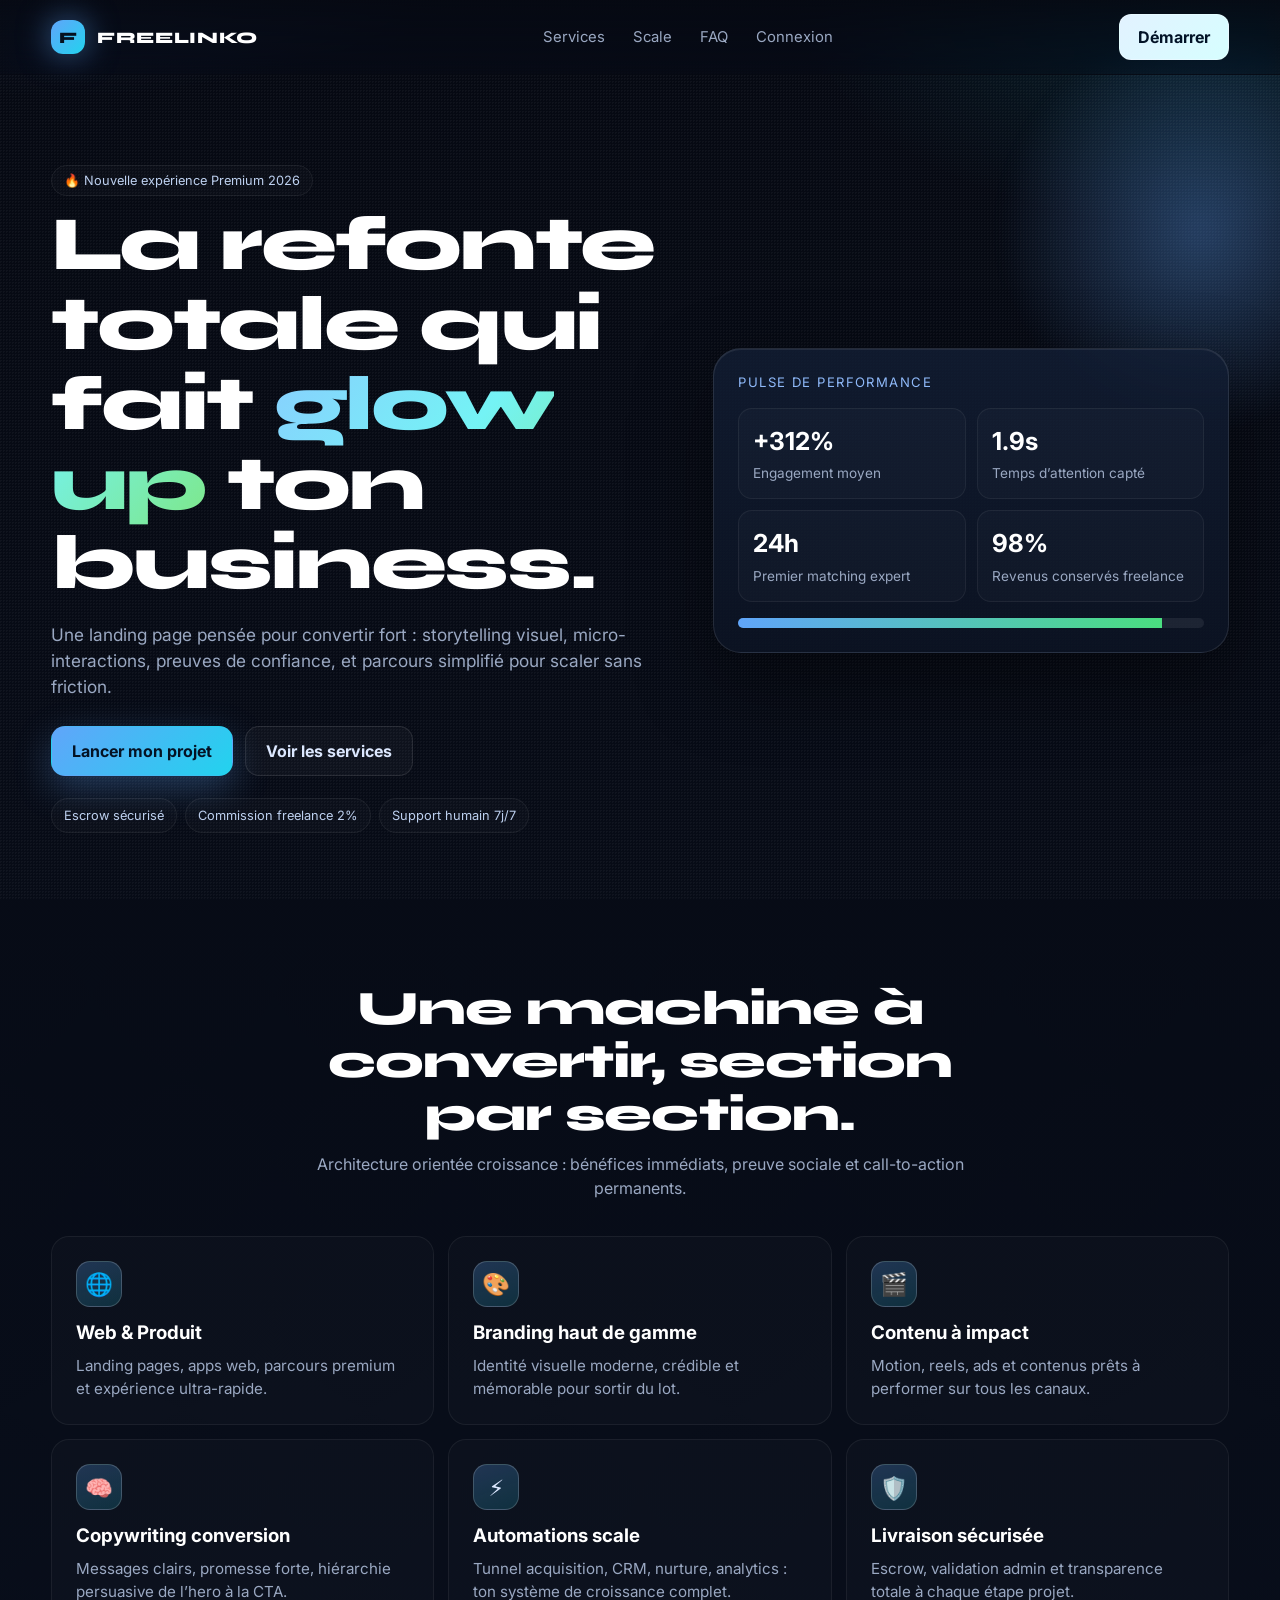
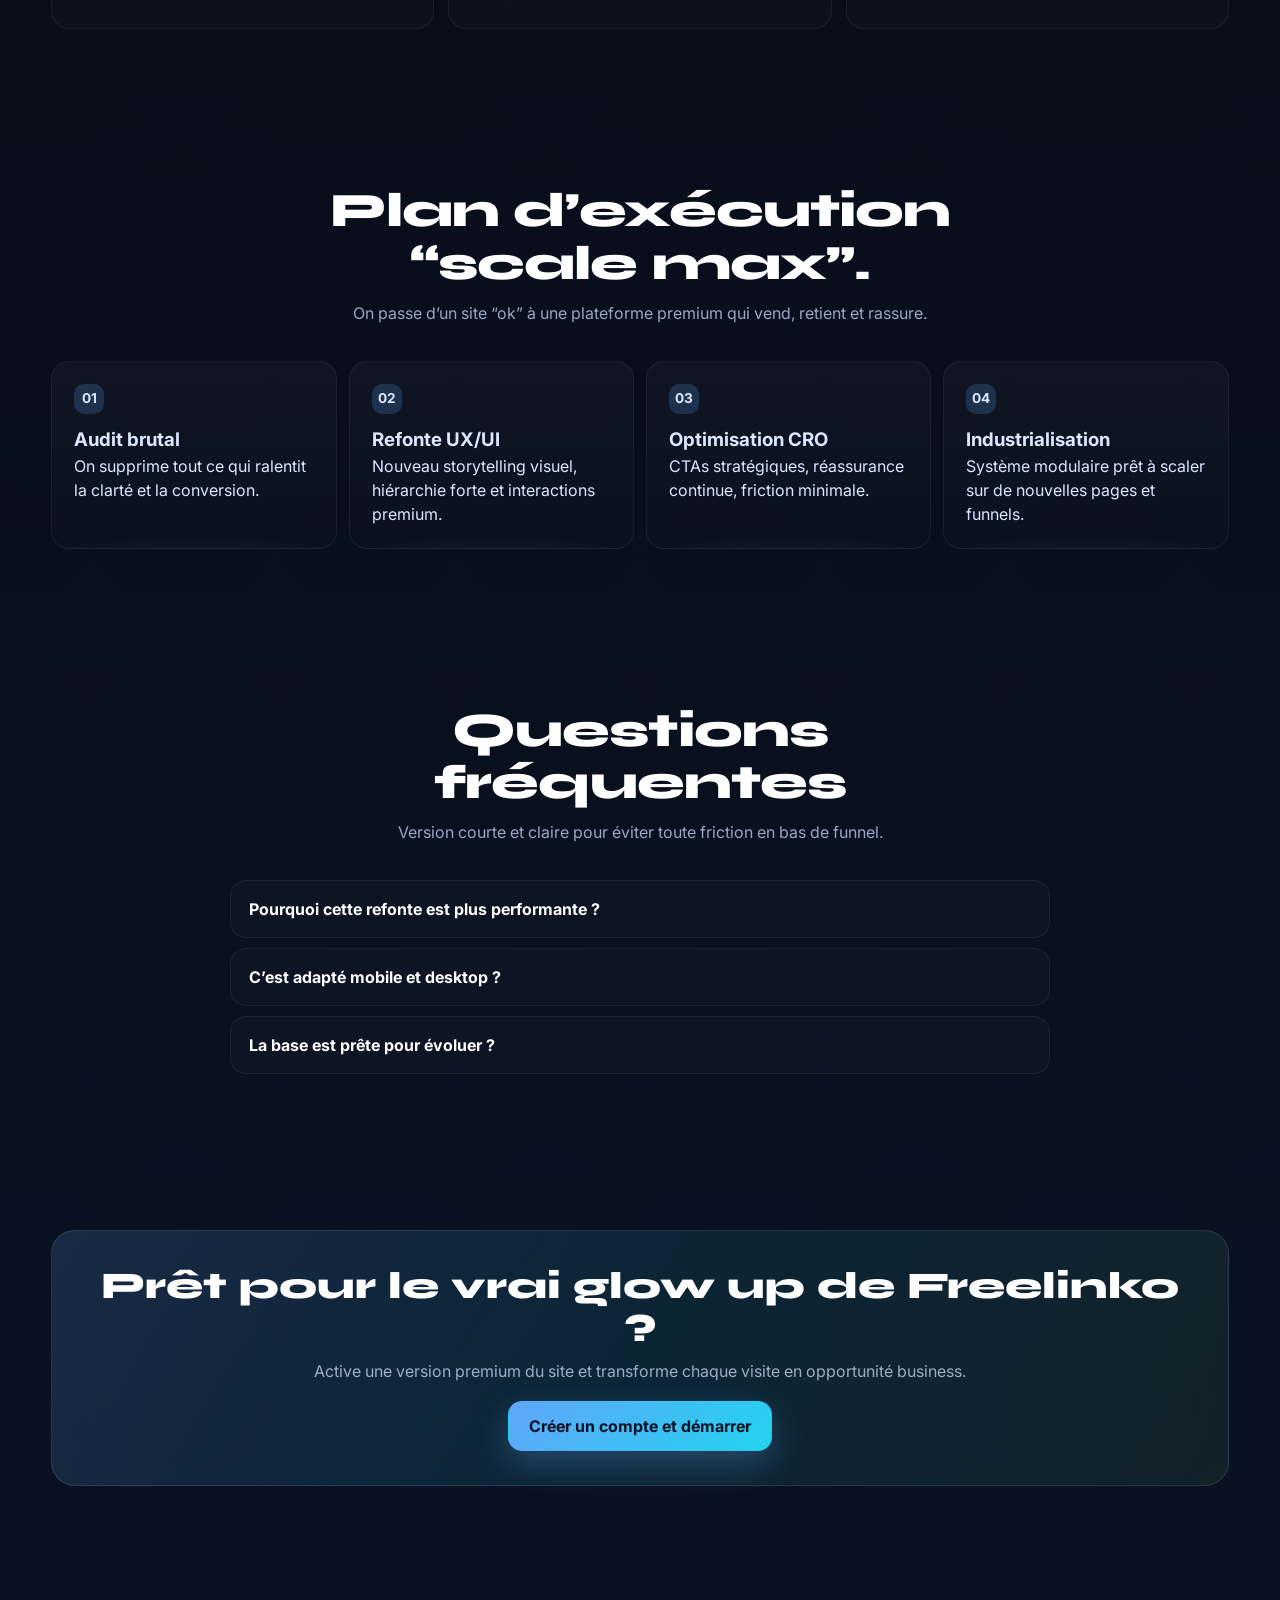
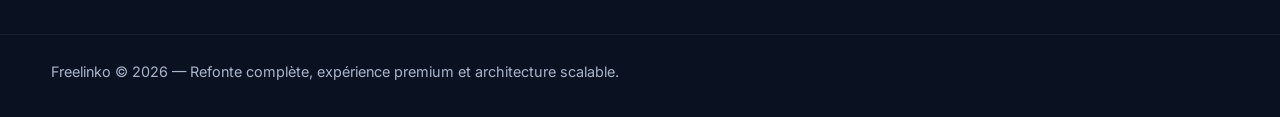
==== commit 82300456: "Refonte complète de la landing page Freelinko" ====
--- a/index.html
+++ b/index.html
@@ -1,906 +1,253 @@
 <!doctype html>
 <html lang="fr">
 <head>
-  <meta charset="utf-8"/>
-  <meta name="viewport" content="width=device-width,initial-scale=1"/>
-  <title>Freelinko — Trouvez le bon independant, en toute confiance</title>
-  <meta name="description" content="Freelinko met en relation clients et independants qualifies avec paiement escrow securise. Les frais les plus bas du marche, support humain 7j/7."/>
-  <meta name="theme-color" content="#050a14"/>
-  <meta property="og:title" content="Freelinko — Services independants, simplement"/>
-  <meta property="og:description" content="Embauchez un professionnel qualifie en 2 minutes. Paiement securise par escrow, les frais les plus bas du marche."/>
-  <meta property="og:type" content="website"/>
-  <meta name="twitter:card" content="summary_large_image"/>
-  <link rel="preconnect" href="https://fonts.googleapis.com">
-  <link rel="preconnect" href="https://fonts.gstatic.com" crossorigin>
-  <link href="https://fonts.googleapis.com/css2?family=Inter:wght@400;500;600;700;800;900&family=Space+Grotesk:wght@600;700&display=swap" rel="stylesheet">
+  <meta charset="utf-8" />
+  <meta name="viewport" content="width=device-width, initial-scale=1" />
+  <title>Freelinko — La plateforme premium pour lancer des projets qui performent</title>
+  <meta name="description" content="Refonte premium Freelinko : landing page immersive, animations fluides, conversion optimisée et architecture prête à scaler." />
+  <meta name="theme-color" content="#060912" />
+  <link rel="preconnect" href="https://fonts.googleapis.com" />
+  <link rel="preconnect" href="https://fonts.gstatic.com" crossorigin />
+  <link href="https://fonts.googleapis.com/css2?family=Inter:wght@400;500;600;700;800;900&family=Syne:wght@700;800&display=swap" rel="stylesheet" />
   <style>
-    *,*::before,*::after{box-sizing:border-box;margin:0;padding:0}
     :root{
-      --bg:#050a14;--surface:#0a1122;--surface2:#0f1730;
-      --border:rgba(255,255,255,.06);--border-hover:rgba(255,255,255,.12);
-      --text:#cdd5e0;--text-secondary:#7a8599;--white:#f0f4ff;
-      --blue:#3b82f6;--blue-soft:rgba(59,130,246,.12);--blue-glow:rgba(59,130,246,.25);
-      --green:#22c55e;--green-soft:rgba(34,197,94,.12);--green-glow:rgba(34,197,94,.25);
-      --purple:#a855f7;--purple-soft:rgba(168,85,247,.12);
-      --amber:#f59e0b;--amber-soft:rgba(245,158,11,.12);
-      --pink:#f472b6;--pink-soft:rgba(244,114,182,.12);
-      --radius:16px;--radius-lg:24px;--radius-xl:32px;
+      --bg:#060912;
+      --bg-2:#0a1222;
+      --surface:#101a2f;
+      --surface-2:#16233f;
+      --line:rgba(255,255,255,.1);
+      --line-soft:rgba(255,255,255,.06);
+      --text:#dce8ff;
+      --muted:#9aa8c2;
+      --brand:#60a5fa;
+      --brand-2:#22d3ee;
+      --ok:#4ade80;
+      --radius:20px;
       --ease:cubic-bezier(.22,1,.36,1);
-      --font:'Inter',system-ui,-apple-system,sans-serif;
-      --font-display:'Space Grotesk','Inter',sans-serif;
-    }
-    html{scroll-behavior:smooth;-webkit-text-size-adjust:100%;overflow-x:hidden;overflow-y:scroll}
-    body{font-family:var(--font);background:var(--bg);color:var(--text);line-height:1.6;-webkit-font-smoothing:antialiased;-moz-osx-font-smoothing:grayscale}
-    a{color:inherit;text-decoration:none}
-    button{font-family:inherit;cursor:pointer}
-    ::selection{background:rgba(59,130,246,.25);color:var(--white)}
-    img{display:block;max-width:100%}
-
-    /* ── LOADER ── */
-    #loader{position:fixed;inset:0;z-index:9999;background:var(--bg);display:grid;place-items:center;transition:opacity .6s ease,visibility .6s ease}
-    #loader.done{opacity:0;visibility:hidden;pointer-events:none}
-    .spinner{width:40px;height:40px;border:3px solid var(--border);border-top-color:var(--blue);border-radius:50%;animation:spin .7s linear infinite}
-    @keyframes spin{to{transform:rotate(360deg)}}
-
-    /* ── CURSOR ── */
-    .cursor{position:fixed;pointer-events:none;z-index:9998;mix-blend-mode:difference;transition:width .35s var(--ease),height .35s var(--ease),opacity .3s ease}
-    .cursor-dot{width:8px;height:8px;background:var(--white);border-radius:50%;transform:translate(-50%,-50%)}
-    .cursor-ring{width:40px;height:40px;border:1.5px solid rgba(255,255,255,.5);border-radius:50%;transform:translate(-50%,-50%);transition:width .3s var(--ease),height .3s var(--ease),border-color .3s ease}
-    .cursor-ring.hover{width:64px;height:64px;border-color:var(--blue)}
-    @media(pointer:coarse){.cursor{display:none}}
-
-    /* ── LAYOUT ── */
-    .wrap{max-width:1200px;margin:0 auto;padding:0 24px}
-    section{position:relative;z-index:2}
-
-    /* ── AMBIENT BG ── */
-    #particles{position:fixed;inset:0;z-index:0;pointer-events:none}
-    .grain{position:fixed;inset:0;z-index:1;pointer-events:none;opacity:.025;background:url("data:image/svg+xml,%3Csvg viewBox='0 0 512 512' xmlns='http://www.w3.org/2000/svg'%3E%3Cfilter id='n'%3E%3CfeTurbulence type='fractalNoise' baseFrequency='.7' numOctaves='4' stitchTiles='stitch'/%3E%3C/filter%3E%3Crect width='100%25' height='100%25' filter='url(%23n)'/%3E%3C/svg%3E") repeat}
-
-    /* ── NAV ── */
-    .nav-wrap{position:fixed;top:0;left:0;right:0;z-index:90;padding:16px 24px;transition:all .35s ease}
-    .nav-wrap.scrolled{background:rgba(5,10,20,.82);backdrop-filter:blur(24px) saturate(1.4);border-bottom:1px solid var(--border)}
-    .nav{max-width:1200px;margin:0 auto;display:flex;align-items:center;justify-content:space-between;gap:12px}
-    .brand{display:flex;align-items:center;gap:10px;font-family:var(--font-display);font-weight:700;font-size:20px;color:var(--white);letter-spacing:-.3px}
-    .logo-mark{width:36px;height:36px;border-radius:10px;background:linear-gradient(135deg,var(--blue),var(--green));display:grid;place-items:center;box-shadow:0 0 24px var(--blue-glow);transition:transform .3s var(--ease)}
-    .logo-mark:hover{transform:scale(1.1) rotate(-3deg)}
-    .logo-mark svg{width:20px;height:20px}
-    .nav-links{display:flex;gap:2px;align-items:center}
-    .nav-links a{padding:8px 14px;border-radius:10px;font-size:14px;font-weight:500;color:var(--text-secondary);transition:color .2s ease,background .2s ease}
-    .nav-links a:hover{color:var(--white);background:rgba(255,255,255,.05)}
-    .nav-cta{padding:9px 20px;border-radius:10px;border:none;background:var(--white);color:var(--bg);font-size:14px;font-weight:700;transition:transform .2s var(--ease),box-shadow .2s ease}
-    .nav-cta:hover{transform:translateY(-1px);box-shadow:0 4px 20px rgba(240,244,255,.15)}
-    .hamburger{display:none;width:40px;height:40px;border-radius:10px;border:1px solid var(--border);background:transparent;color:var(--white);place-items:center}
-    @media(max-width:860px){
-      .hamburger{display:grid}
-      .nav-links{display:none;position:absolute;top:calc(100% + 8px);left:12px;right:12px;flex-direction:column;padding:12px;background:rgba(10,17,34,.96);backdrop-filter:blur(24px);border:1px solid var(--border);border-radius:var(--radius);box-shadow:0 24px 60px rgba(0,0,0,.5)}
-      .nav-links.open{display:flex}
-      .nav-links a{padding:14px 16px;font-size:15px}
-      .nav-cta{display:none}
-    }
-
-    /* ── HERO ── */
-    .hero{min-height:100vh;display:flex;align-items:center;padding:140px 0 100px;position:relative;z-index:2}
-    .hero-inner{display:grid;grid-template-columns:1.1fr .9fr;gap:60px;align-items:center}
-    @media(max-width:960px){.hero-inner{grid-template-columns:1fr;gap:40px}}
-
-    .hero-eyebrow{display:inline-flex;align-items:center;gap:10px;padding:7px 16px 7px 8px;border-radius:999px;border:1px solid rgba(34,197,94,.2);background:rgba(34,197,94,.06);font-size:13px;font-weight:600;color:#86efac;margin-bottom:28px}
-    .hero-eyebrow .live{width:8px;height:8px;border-radius:50%;background:var(--green);box-shadow:0 0 0 0 var(--green-glow);animation:livePulse 2s ease-in-out infinite}
-    @keyframes livePulse{0%,100%{box-shadow:0 0 0 0 var(--green-glow)}50%{box-shadow:0 0 0 10px rgba(34,197,94,0)}}
-
-    .hero h1{font-family:var(--font-display);font-size:clamp(38px,5.5vw,72px);font-weight:700;line-height:1.02;letter-spacing:-2px;color:var(--white);margin-bottom:24px}
-    .hero h1 em{font-style:normal;background:linear-gradient(135deg,var(--blue),var(--green),var(--purple));background-size:250% auto;-webkit-background-clip:text;background-clip:text;-webkit-text-fill-color:transparent;animation:shimmer 6s ease infinite}
-    @keyframes shimmer{0%,100%{background-position:0% center}50%{background-position:100% center}}
-
-    .hero-desc{font-size:18px;line-height:1.75;color:var(--text-secondary);max-width:520px;margin-bottom:36px}
-
-    .hero-tags{display:flex;flex-wrap:wrap;gap:8px;margin-bottom:36px}
-    .htag{padding:7px 14px;border-radius:999px;border:1px solid var(--border);background:rgba(255,255,255,.02);font-size:13px;font-weight:600;color:var(--text);transition:all .25s var(--ease)}
-    .htag:hover{border-color:var(--blue);background:var(--blue-soft);color:var(--white);transform:translateY(-2px)}
-
-    .hero-ctas{display:flex;gap:12px;flex-wrap:wrap;margin-bottom:48px}
-    .btn{display:inline-flex;align-items:center;gap:8px;padding:14px 28px;border-radius:14px;font-size:15px;font-weight:700;border:1px solid var(--border);background:rgba(255,255,255,.04);color:var(--text);transition:all .25s var(--ease);position:relative;overflow:hidden}
-    .btn:hover{border-color:var(--border-hover);background:rgba(255,255,255,.07);transform:translateY(-2px);box-shadow:0 8px 30px rgba(0,0,0,.25)}
-    .btn:active{transform:translateY(0)}
-    .btn-primary{background:var(--white);color:var(--bg);border-color:transparent;box-shadow:0 0 40px rgba(240,244,255,.08)}
-    .btn-primary:hover{box-shadow:0 0 50px rgba(240,244,255,.14),0 8px 30px rgba(0,0,0,.2);background:#fff}
-    .btn-glow{background:linear-gradient(135deg,var(--blue),var(--green));color:#050a14;border-color:transparent;box-shadow:0 0 40px var(--blue-glow)}
-    .btn-glow:hover{filter:brightness(1.1);box-shadow:0 0 60px var(--blue-glow),0 8px 30px rgba(0,0,0,.3)}
-    .btn .arrow{transition:transform .2s ease}
-    .btn:hover .arrow{transform:translateX(3px)}
-
-    .hero-metrics{display:grid;grid-template-columns:repeat(3,1fr);gap:16px}
-    @media(max-width:600px){.hero-metrics{grid-template-columns:1fr}}
-    .metric{padding:18px 20px;border-radius:var(--radius);border:1px solid var(--border);background:rgba(255,255,255,.02);backdrop-filter:blur(8px);transition:all .3s var(--ease)}
-    .metric:hover{border-color:var(--border-hover);background:rgba(255,255,255,.04)}
-    .metric-val{font-family:var(--font-display);font-size:28px;font-weight:700;color:var(--white);letter-spacing:-.5px}
-    .metric-label{font-size:13px;color:var(--text-secondary);font-weight:500;margin-top:2px}
-
-    /* Hero panel */
-    .hero-panel{border:1px solid var(--border);background:var(--surface);border-radius:var(--radius-xl);padding:32px;position:relative;overflow:hidden;box-shadow:0 0 80px rgba(59,130,246,.05),0 40px 80px rgba(0,0,0,.4)}
-    .hero-panel::before{content:'';position:absolute;top:0;left:0;right:0;height:1px;background:linear-gradient(90deg,transparent,rgba(59,130,246,.5),rgba(34,197,94,.5),transparent)}
-    .hero-panel::after{content:'';position:absolute;inset:0;background:radial-gradient(300px circle at 80% 20%,rgba(59,130,246,.06),transparent 60%);pointer-events:none}
-    .panel-eyebrow{display:inline-flex;align-items:center;gap:8px;padding:6px 14px;border-radius:999px;background:var(--blue-soft);border:1px solid rgba(59,130,246,.18);font-size:12px;font-weight:700;color:#93c5fd;margin-bottom:20px;letter-spacing:.3px;text-transform:uppercase}
-    .fee-toggle{display:flex;position:relative;border-radius:12px;border:1px solid var(--border);background:rgba(255,255,255,.04);padding:3px;margin-bottom:16px;z-index:2}
-    .fee-tab{flex:1;padding:8px 14px;font-size:12px;font-weight:700;color:var(--text-secondary);background:transparent;border:none;cursor:pointer;border-radius:10px;transition:color .3s;position:relative;z-index:2;white-space:nowrap}
-    .fee-tab.on{color:var(--white)}
-    .fee-slider{position:absolute;top:3px;left:3px;width:calc(50% - 3px);height:calc(100% - 6px);border-radius:10px;background:linear-gradient(135deg,rgba(59,130,246,.25),rgba(34,197,94,.25));border:1px solid rgba(59,130,246,.3);transition:transform .35s cubic-bezier(.4,0,.2,1);z-index:1}
-    .fee-slider.right{transform:translateX(100%)}
-    .panel-big{font-family:var(--font-display);font-size:64px;font-weight:700;letter-spacing:-3px;line-height:1;color:var(--white);margin-bottom:6px;position:relative;z-index:1;transition:opacity .25s}
-    .panel-big span{background:linear-gradient(135deg,var(--blue),var(--green));-webkit-background-clip:text;background-clip:text;-webkit-text-fill-color:transparent}
-    .panel-sub{color:var(--text-secondary);font-size:15px;margin-bottom:28px;position:relative;z-index:1;transition:opacity .25s}
-    .panel-feature{padding:16px;border-radius:14px;border:1px solid var(--border);background:rgba(255,255,255,.02);margin-bottom:10px;position:relative;z-index:1;transition:all .3s var(--ease)}
-    .panel-feature:hover{border-color:var(--border-hover);background:rgba(255,255,255,.04)}
-    .pf-label{font-size:11px;font-weight:700;text-transform:uppercase;letter-spacing:.8px;color:var(--blue);margin-bottom:4px}
-    .pf-title{font-size:15px;font-weight:700;color:var(--white);margin-bottom:2px}
-    .pf-desc{font-size:13px;color:var(--text-secondary)}
-    .panel-checks{display:grid;gap:8px;margin-top:20px;position:relative;z-index:1}
-    .pcheck{display:flex;gap:10px;align-items:flex-start;font-size:14px;font-weight:500;color:var(--text)}
-    .pcheck-icon{width:22px;height:22px;border-radius:7px;display:grid;place-items:center;background:var(--green-soft);border:1px solid rgba(34,197,94,.2);flex-shrink:0;font-size:11px;color:var(--green)}
-    .pcheck em{font-style:normal;color:var(--text-secondary)}
-
-    /* ── MARQUEE ── */
-    .marquee-section{padding:40px 0;border-top:1px solid var(--border);border-bottom:1px solid var(--border);overflow:hidden;position:relative;z-index:2}
-    .marquee-track{display:flex;gap:48px;animation:marquee 30s linear infinite;width:max-content}
-    .marquee-track:hover{animation-play-state:paused}
-    .marquee-item{font-size:15px;font-weight:600;color:var(--text-secondary);white-space:nowrap;display:flex;align-items:center;gap:10px;transition:color .2s ease}
-    .marquee-item:hover{color:var(--white)}
-    .marquee-dot{width:6px;height:6px;border-radius:50%;background:rgba(255,255,255,.15)}
-    @keyframes marquee{to{transform:translateX(-50%)}}
-
-    /* ── SECTION HEADERS ── */
-    .sh{text-align:center;margin-bottom:56px}
-    .sh-badge{display:inline-flex;align-items:center;gap:8px;padding:6px 14px;border-radius:999px;border:1px solid rgba(59,130,246,.18);background:var(--blue-soft);font-size:12px;font-weight:700;color:#93c5fd;margin-bottom:16px;letter-spacing:.3px;text-transform:uppercase}
-    .sh h2{font-family:var(--font-display);font-size:clamp(28px,4vw,46px);font-weight:700;letter-spacing:-1px;color:var(--white);margin-bottom:14px}
-    .sh p{font-size:17px;color:var(--text-secondary);max-width:520px;margin:0 auto;line-height:1.7}
-
-    /* ── SERVICES ── */
-    .services-section{padding:100px 0}
-    .services-box{padding:32px;border-radius:var(--radius-xl);border:1px solid var(--border);background:var(--surface)}
-    .search-row{display:flex;gap:12px;align-items:center;margin-bottom:28px}
-    .search-row input{flex:1;padding:14px 20px;border-radius:14px;border:1px solid var(--border);background:rgba(255,255,255,.03);color:var(--white);font-size:15px;font-weight:500;font-family:inherit;transition:all .25s ease}
-    .search-row input:focus{outline:none;border-color:rgba(59,130,246,.4);box-shadow:0 0 0 4px rgba(59,130,246,.08);background:rgba(255,255,255,.05)}
-    .search-row input::placeholder{color:rgba(122,133,153,.5)}
-    .scount{padding:10px 18px;border-radius:999px;border:1px solid var(--border);background:rgba(255,255,255,.03);font-size:14px;font-weight:700;color:var(--text-secondary);white-space:nowrap}
-    #serviceEmpty{display:none;padding:24px;border-radius:14px;border:1px dashed var(--border-hover);color:var(--text-secondary);font-weight:600;text-align:center}
-    .sgrid{display:grid;grid-template-columns:repeat(3,1fr);gap:14px}
-    @media(max-width:860px){.sgrid{grid-template-columns:repeat(2,1fr)}}
-    @media(max-width:560px){.sgrid{grid-template-columns:1fr}}
-    .scard{position:relative;border:1px solid var(--border);background:rgba(255,255,255,.015);border-radius:20px;padding:28px;cursor:pointer;color:var(--text);transition:all .4s var(--ease);overflow:hidden}
-    .scard::before{content:'';position:absolute;inset:0;background:radial-gradient(250px circle at var(--mx,50%) var(--my,50%),rgba(59,130,246,.07),transparent 60%);opacity:0;transition:opacity .35s ease;pointer-events:none}
-    .scard:hover::before{opacity:1}
-    .scard:hover{border-color:rgba(59,130,246,.25);transform:translateY(-6px);box-shadow:0 24px 60px rgba(0,0,0,.25),0 0 40px rgba(59,130,246,.04)}
-    .scard-icon{width:52px;height:52px;border-radius:16px;display:grid;place-items:center;font-size:24px;margin-bottom:18px;border:1px solid var(--border)}
-    .scard-icon.ic-blue{background:var(--blue-soft);border-color:rgba(59,130,246,.18)}
-    .scard-icon.ic-purple{background:var(--purple-soft);border-color:rgba(168,85,247,.18)}
-    .scard-icon.ic-pink{background:var(--pink-soft);border-color:rgba(244,114,182,.18)}
-    .scard-icon.ic-amber{background:var(--amber-soft);border-color:rgba(245,158,11,.18)}
-    .scard-icon.ic-green{background:var(--green-soft);border-color:rgba(34,197,94,.18)}
-    .scard h3{font-size:17px;font-weight:700;color:var(--white);margin-bottom:6px}
-    .scard p{font-size:14px;color:var(--text-secondary);margin:0}
-    .scard-arrow{position:absolute;top:24px;right:24px;width:32px;height:32px;border-radius:10px;display:grid;place-items:center;border:1px solid var(--border);background:rgba(255,255,255,.03);font-size:14px;color:var(--text-secondary);transition:all .25s var(--ease)}
-    .scard:hover .scard-arrow{border-color:rgba(59,130,246,.3);color:var(--blue);background:var(--blue-soft);transform:translateX(2px)}
-
-    /* ── SPACES ── */
-    .spaces-section{padding:100px 0}
-    .spaces-grid{display:grid;grid-template-columns:1fr 1fr;gap:20px}
-    @media(max-width:760px){.spaces-grid{grid-template-columns:1fr}}
-    .space{position:relative;border:1px solid var(--border);border-radius:var(--radius-xl);padding:36px;overflow:hidden;transition:all .4s var(--ease)}
-    .space::before{content:'';position:absolute;inset:0;pointer-events:none}
-    .space:hover{transform:translateY(-4px);box-shadow:0 30px 70px rgba(0,0,0,.35)}
-    .space.is-client{background:linear-gradient(160deg,rgba(59,130,246,.05),var(--surface) 60%)}
-    .space.is-client::before{background:radial-gradient(250px circle at 10% 10%,rgba(59,130,246,.1),transparent 60%)}
-    .space.is-pro{background:linear-gradient(160deg,rgba(34,197,94,.05),var(--surface) 60%)}
-    .space.is-pro::before{background:radial-gradient(250px circle at 90% 10%,rgba(34,197,94,.1),transparent 60%)}
-    .space-emoji{font-size:36px;margin-bottom:20px;display:block}
-    .space h3{font-family:var(--font-display);font-size:24px;font-weight:700;color:var(--white);margin-bottom:10px}
-    .space>p{color:var(--text-secondary);font-size:15px;line-height:1.7;margin-bottom:28px}
-    .space .hero-ctas{margin-bottom:0}
-
-    /* ── FEATURES ── */
-    .features-section{padding:100px 0}
-    .fgrid{display:grid;grid-template-columns:repeat(3,1fr);gap:14px}
-    @media(max-width:860px){.fgrid{grid-template-columns:repeat(2,1fr)}}
-    @media(max-width:560px){.fgrid{grid-template-columns:1fr}}
-    .fcard{padding:28px;border:1px solid var(--border);background:rgba(255,255,255,.015);border-radius:20px;transition:all .4s var(--ease)}
-    .fcard:hover{border-color:var(--border-hover);background:rgba(255,255,255,.03);transform:translateY(-4px)}
-    .fcard-icon{width:48px;height:48px;border-radius:14px;display:grid;place-items:center;font-size:22px;background:var(--blue-soft);border:1px solid rgba(59,130,246,.18);margin-bottom:18px}
-    .fcard h3{font-size:16px;font-weight:700;color:var(--white);margin-bottom:6px}
-    .fcard p{font-size:14px;color:var(--text-secondary);margin:0;line-height:1.65}
-
-    /* ── FLOW SCHEMA ── */
-    .flow-section{padding:100px 0}
-    .flow-wrap{max-width:880px;margin:0 auto}
-    .flow-tabs{display:flex;gap:6px;justify-content:center;margin-bottom:48px;padding:4px;border-radius:999px;border:1px solid var(--border);background:var(--surface);width:fit-content;margin-left:auto;margin-right:auto}
-    .ftab{padding:10px 22px;border-radius:999px;border:none;background:transparent;color:var(--text-secondary);font-size:14px;font-weight:700;transition:all .3s var(--ease)}
-    .ftab:hover{color:var(--white)}
-    .ftab.on{background:var(--white);color:var(--bg);box-shadow:0 2px 12px rgba(0,0,0,.15)}
-
-    .fpanel{display:none}
-    .fpanel.on{display:block}
-
-    .flow-banner{margin-bottom:36px;padding:16px 28px;border-radius:16px;border:1px solid rgba(59,130,246,.12);background:linear-gradient(135deg,rgba(59,130,246,.05),rgba(34,197,94,.03));display:flex;align-items:center;justify-content:center;gap:14px;flex-wrap:wrap;font-size:14px;font-weight:700;color:#93c5fd}
-    .flow-banner .fc{font-size:20px;animation:fbob 2s ease-in-out infinite}
-    .flow-banner .fc:nth-child(2){animation-delay:.3s}
-    .flow-banner .fc:nth-child(3){animation-delay:.6s}
-    @keyframes fbob{0%,100%{transform:translateY(0)}50%{transform:translateY(-3px)}}
-    .flow-banner .fa{color:rgba(59,130,246,.35);font-size:16px;animation:fapulse 1.6s ease-in-out infinite}
-    @keyframes fapulse{0%,100%{opacity:.35;transform:translateX(0)}50%{opacity:1;transform:translateX(3px)}}
-    .fpanel.green .flow-banner{border-color:rgba(34,197,94,.12);background:linear-gradient(135deg,rgba(34,197,94,.05),rgba(59,130,246,.03));color:#86efac}
-    .fpanel.green .flow-banner .fa{color:rgba(34,197,94,.35)}
-
-    .flow-timeline{display:flex;flex-direction:column;gap:0;position:relative}
-    .fnode{display:grid;grid-template-columns:72px 1fr;gap:24px;align-items:start;padding-bottom:36px;position:relative;opacity:0;transform:translateY(20px)}
-    .fnode.in{animation:fnodeIn .6s var(--ease) forwards}
-    .fnode:nth-child(2).in{animation-delay:.12s}
-    .fnode:nth-child(3).in{animation-delay:.24s}
-    .fnode:nth-child(4).in{animation-delay:.36s}
-    .fnode:nth-child(5).in{animation-delay:.48s}
-    @keyframes fnodeIn{to{opacity:1;transform:translateY(0)}}
-
-    /* Vertical line */
-    .fnode::before{content:'';position:absolute;left:35px;top:72px;bottom:0;width:2px;background:linear-gradient(180deg,rgba(59,130,246,.25),rgba(59,130,246,.05),transparent)}
-    .fnode:last-child::before{display:none}
-    .fpanel.green .fnode::before{background:linear-gradient(180deg,rgba(34,197,94,.25),rgba(34,197,94,.05),transparent)}
-
-    /* Traveling dot */
-    .fnode::after{content:'';position:absolute;left:31px;top:72px;width:10px;height:10px;border-radius:50%;background:var(--blue);box-shadow:0 0 14px var(--blue-glow);opacity:0}
-    .fnode:last-child::after{display:none}
-    .fnode.in::after{animation:dotGo 2.4s ease-in-out infinite .6s}
-    @keyframes dotGo{0%{top:72px;opacity:.8}80%{opacity:.8}100%{top:calc(100% - 4px);opacity:0}}
-    .fpanel.green .fnode::after{background:var(--green);box-shadow:0 0 14px var(--green-glow)}
-
-    /* Circle */
-    .fcircle{width:72px;height:72px;border-radius:22px;display:grid;place-items:center;font-size:28px;border:1px solid rgba(59,130,246,.15);background:rgba(59,130,246,.05);position:relative;transition:all .4s var(--ease);flex-shrink:0}
-    .fcircle .num{position:absolute;top:-5px;right:-5px;width:22px;height:22px;border-radius:8px;background:linear-gradient(135deg,var(--blue),var(--green));color:#050a14;font-size:11px;font-weight:900;display:grid;place-items:center;box-shadow:0 0 14px var(--blue-glow)}
-    .fcircle::before{content:'';position:absolute;inset:-5px;border-radius:26px;border:2px solid rgba(59,130,246,.15);opacity:0;animation:cping 3.5s ease-in-out infinite}
-    .fnode:nth-child(1) .fcircle::before{animation-delay:0s}
-    .fnode:nth-child(2) .fcircle::before{animation-delay:.7s}
-    .fnode:nth-child(3) .fcircle::before{animation-delay:1.4s}
-    .fnode:nth-child(4) .fcircle::before{animation-delay:2.1s}
-    .fnode:nth-child(5) .fcircle::before{animation-delay:2.8s}
-    @keyframes cping{0%,100%{opacity:0;transform:scale(1)}8%{opacity:1;transform:scale(1)}40%{opacity:0;transform:scale(1.4)}}
-    .fnode:hover .fcircle{border-color:rgba(59,130,246,.35);background:rgba(59,130,246,.1);transform:scale(1.08);box-shadow:0 0 30px rgba(59,130,246,.1)}
-    .fpanel.green .fcircle{border-color:rgba(34,197,94,.15);background:rgba(34,197,94,.05)}
-    .fpanel.green .fcircle::before{border-color:rgba(34,197,94,.15)}
-    .fpanel.green .fcircle .num{background:linear-gradient(135deg,var(--green),#16a34a);box-shadow:0 0 14px var(--green-glow)}
-    .fpanel.green .fnode:hover .fcircle{border-color:rgba(34,197,94,.35);background:rgba(34,197,94,.1);box-shadow:0 0 30px rgba(34,197,94,.1)}
-
-    /* Content card */
-    .fcontent{padding:20px 24px;border-radius:18px;border:1px solid var(--border);background:rgba(255,255,255,.02);transition:all .35s var(--ease);position:relative;overflow:hidden}
-    .fcontent::before{content:'';position:absolute;inset:0;background:radial-gradient(200px circle at var(--fx,50%) var(--fy,50%),rgba(59,130,246,.05),transparent 60%);opacity:0;transition:opacity .3s ease;pointer-events:none}
-    .fnode:hover .fcontent::before{opacity:1}
-    .fnode:hover .fcontent{border-color:var(--border-hover);background:rgba(255,255,255,.035);transform:translateX(4px)}
-    .fcontent h4{font-size:17px;font-weight:700;color:var(--white);margin-bottom:4px}
-    .fcontent>p{font-size:14px;color:var(--text-secondary);margin:0}
-    .fcontent .detail{margin-top:12px;padding:10px 14px;border-radius:12px;border:1px solid var(--border);background:rgba(255,255,255,.02);font-size:13px;font-weight:600;color:var(--text-secondary);display:flex;align-items:center;gap:10px}
-    .detail-ic{width:22px;height:22px;border-radius:7px;display:grid;place-items:center;font-size:11px;flex-shrink:0;background:var(--blue-soft);border:1px solid rgba(59,130,246,.18)}
-    .fpanel.green .detail-ic{background:var(--green-soft);border-color:rgba(34,197,94,.18)}
-
-    @media(max-width:600px){
-      .fnode{grid-template-columns:52px 1fr;gap:16px}
-      .fcircle{width:52px;height:52px;border-radius:16px;font-size:22px}
-      .fcircle .num{width:18px;height:18px;font-size:10px;top:-4px;right:-4px;border-radius:6px}
-      .fcircle::before{inset:-4px;border-radius:20px}
-      .fnode::before{left:25px}
-      .fnode::after{left:21px}
-    }
-
-    /* ── FAQ ── */
-    .faq-section{padding:100px 0}
-    .faq-list{max-width:720px;margin:0 auto;display:grid;gap:8px}
-    .faq-item{border:1px solid var(--border);border-radius:var(--radius);background:rgba(255,255,255,.015);overflow:hidden;transition:border-color .3s ease}
-    .faq-item:hover{border-color:var(--border-hover)}
-    .faq-q{width:100%;padding:20px 24px;display:flex;align-items:center;justify-content:space-between;gap:16px;background:none;border:none;color:var(--white);font-size:16px;font-weight:700;text-align:left}
-    .faq-ic{width:28px;height:28px;border-radius:8px;display:grid;place-items:center;border:1px solid var(--border);background:rgba(255,255,255,.03);flex-shrink:0;transition:all .35s var(--ease);color:var(--text-secondary);font-size:16px}
-    .faq-item.open .faq-ic{background:var(--blue-soft);border-color:rgba(59,130,246,.25);color:var(--blue);transform:rotate(45deg)}
-    .faq-a{max-height:0;overflow:hidden;transition:max-height .5s var(--ease)}
-    .faq-item.open .faq-a{max-height:200px}
-    .faq-a-inner{padding:0 24px 20px;color:var(--text-secondary);font-size:15px;line-height:1.75}
-
-    /* ── TESTIMONIALS ── */
-    .test-section{padding:100px 0}
-    .tgrid{display:grid;grid-template-columns:repeat(3,1fr);gap:14px}
-    @media(max-width:860px){.tgrid{grid-template-columns:repeat(2,1fr)}}
-    @media(max-width:560px){.tgrid{grid-template-columns:1fr}}
-    .tcard{border:1px solid var(--border);background:rgba(255,255,255,.015);border-radius:20px;padding:28px;transition:all .4s var(--ease)}
-    .tcard:hover{border-color:var(--border-hover);transform:translateY(-4px)}
-    .tcard-stars{color:var(--amber);font-size:14px;letter-spacing:3px;margin-bottom:16px}
-    .tcard blockquote{font-size:15px;color:var(--text);line-height:1.75;margin-bottom:20px;font-style:italic}
-    .tcard-author{display:flex;align-items:center;gap:12px}
-    .tcard-av{width:42px;height:42px;border-radius:12px;display:grid;place-items:center;font-size:20px;background:rgba(255,255,255,.04);border:1px solid var(--border)}
-    .tcard-name{font-size:14px;font-weight:700;color:var(--white)}
-    .tcard-role{font-size:12px;color:var(--text-secondary)}
-
-    /* ── CTA BANNER ── */
-    .cta-section{padding:100px 0}
-    .cta-banner{position:relative;border-radius:var(--radius-xl);padding:56px 40px;border:1px solid var(--border);overflow:hidden;text-align:center}
-    .cta-banner::before{content:'';position:absolute;inset:0;background:radial-gradient(500px circle at 30% 50%,rgba(59,130,246,.1),transparent),radial-gradient(500px circle at 70% 50%,rgba(34,197,94,.08),transparent),var(--surface)}
-    .cta-banner>*{position:relative;z-index:1}
-    .cta-banner h3{font-family:var(--font-display);font-size:clamp(26px,3.5vw,40px);font-weight:700;color:var(--white);margin-bottom:14px;letter-spacing:-.5px}
-    .cta-banner p{color:var(--text-secondary);font-size:17px;max-width:480px;margin:0 auto 32px;line-height:1.7}
-    .cta-banner .hero-ctas{justify-content:center;margin-bottom:0}
-
-    /* ── CONTACT ── */
-    .contact-section{padding:100px 0}
-    .contact-card{max-width:600px;margin:0 auto;padding:40px;border-radius:var(--radius-xl);border:1px solid var(--border);background:var(--surface);position:relative;overflow:hidden}
-    .contact-card::before{content:'';position:absolute;inset:0;background:radial-gradient(300px circle at 50% 0,rgba(59,130,246,.06),transparent 60%);pointer-events:none}
-    .contact-card>p{text-align:center;color:var(--text-secondary);font-size:14px;margin-bottom:28px;position:relative}
-    .contact-card strong{color:var(--white)}
-    .cform{display:grid;gap:12px;position:relative}
-    .cform-row{display:grid;grid-template-columns:1fr 1fr;gap:12px}
-    @media(max-width:560px){.cform-row{grid-template-columns:1fr}}
-    .cform input,.cform textarea{width:100%;padding:14px 18px;border-radius:14px;border:1px solid var(--border);background:rgba(255,255,255,.03);color:var(--white);font-size:15px;font-weight:500;font-family:inherit;transition:all .25s ease}
-    .cform input:focus,.cform textarea:focus{outline:none;border-color:rgba(59,130,246,.4);box-shadow:0 0 0 4px rgba(59,130,246,.08);background:rgba(255,255,255,.05)}
-    .cform input::placeholder,.cform textarea::placeholder{color:rgba(122,133,153,.45)}
-    .cform textarea{min-height:140px;resize:vertical}
-    .cform .btn{width:100%;justify-content:center}
-
-    /* ── FOOTER ── */
-    footer{position:relative;z-index:2;padding:36px 0;border-top:1px solid var(--border)}
-    .foot{display:flex;align-items:center;justify-content:space-between;gap:16px;flex-wrap:wrap}
-    .foot-brand{font-size:14px;color:var(--text-secondary);font-weight:500}
-    .foot-brand strong{color:var(--white);font-weight:700}
-    .foot-links{display:flex;gap:4px}
-    .foot-links a{padding:8px 12px;border-radius:8px;font-size:13px;font-weight:500;color:var(--text-secondary);transition:all .2s ease}
-    .foot-links a:hover{color:var(--white);background:rgba(255,255,255,.04)}
-
-    /* ── SCROLL TO TOP ── */
-    #toTop{position:fixed;right:20px;bottom:20px;z-index:80;width:48px;height:48px;border-radius:14px;border:1px solid var(--border);background:rgba(10,17,34,.85);backdrop-filter:blur(12px);color:var(--white);display:grid;place-items:center;font-size:18px;box-shadow:0 8px 24px rgba(0,0,0,.3);opacity:0;transform:translateY(10px);pointer-events:none;transition:all .35s var(--ease)}
-    #toTop.show{opacity:1;transform:translateY(0);pointer-events:auto}
-    #toTop:hover{border-color:rgba(59,130,246,.3);background:var(--blue-soft)}
-
-    /* ── REVEAL ── */
-    .rv{opacity:0;transform:translateY(32px);transition:opacity .8s var(--ease),transform .8s var(--ease)}
-    .rv.vis{opacity:1;transform:translateY(0)}
-    .rv-d1{transition-delay:.1s}.rv-d2{transition-delay:.2s}.rv-d3{transition-delay:.3s}.rv-d4{transition-delay:.4s}.rv-d5{transition-delay:.5s}
+    }
+
+    *{box-sizing:border-box;margin:0}
+    html{scroll-behavior:smooth}
+    body{
+      font-family:Inter,system-ui,-apple-system,sans-serif;
+      color:var(--text);
+      background:
+      radial-gradient(900px 480px at 5% -5%,rgba(96,165,250,.17),transparent 55%),
+      radial-gradient(760px 420px at 95% 0%,rgba(34,211,238,.12),transparent 55%),
+      linear-gradient(180deg,var(--bg),var(--bg-2));
+      overflow-x:hidden;
+      line-height:1.5;
+    }
+
+    .noise{position:fixed;inset:0;pointer-events:none;opacity:.04;background-image:radial-gradient(circle at 20% 20%,#fff 1px,transparent 1px);background-size:3px 3px;z-index:0}
+
+    .container{width:min(1180px,92vw);margin-inline:auto;position:relative;z-index:2}
+    .reveal{opacity:0;transform:translateY(32px);transition:opacity .9s var(--ease),transform .9s var(--ease)}
+    .reveal.on{opacity:1;transform:none}
+
+    .nav-wrap{position:sticky;top:0;z-index:40;padding:14px 0;backdrop-filter:saturate(1.5) blur(10px);background:linear-gradient(180deg,rgba(6,9,18,.88),rgba(6,9,18,.45));border-bottom:1px solid transparent;transition:border-color .3s}
+    .nav-wrap.scrolled{border-color:var(--line-soft)}
+    nav{display:flex;align-items:center;justify-content:space-between;gap:14px}
+    .brand{display:flex;align-items:center;gap:12px;font:800 1rem Syne,Inter,sans-serif;letter-spacing:.04em;text-transform:uppercase;text-decoration:none;color:#fff}
+    .mark{width:34px;height:34px;border-radius:12px;background:linear-gradient(135deg,var(--brand),var(--brand-2));box-shadow:0 0 32px rgba(96,165,250,.55);display:grid;place-items:center;color:#05111f;font-weight:900}
+    .menu{display:flex;gap:4px;align-items:center}
+    .menu a{color:var(--muted);text-decoration:none;font-size:.93rem;padding:9px 12px;border-radius:10px;transition:.25s}
+    .menu a:hover{color:#fff;background:rgba(255,255,255,.05)}
+    .cta{padding:10px 18px;border-radius:12px;text-decoration:none;font-weight:700;color:#021327;background:linear-gradient(135deg,#e2f2ff,#d6feff);border:1px solid rgba(255,255,255,.28)}
+
+    .hero{padding:92px 0 72px;position:relative}
+    .halo{position:absolute;right:-140px;top:-65px;width:440px;height:440px;border-radius:50%;background:radial-gradient(circle,rgba(96,165,250,.34),transparent 65%);filter:blur(8px);pointer-events:none}
+    .hero-grid{display:grid;grid-template-columns:1.1fr .9fr;gap:32px;align-items:center}
+    h1{font:800 clamp(2.2rem,6vw,4.8rem)/1.04 Syne,Inter,sans-serif;letter-spacing:-.03em;color:#fff;margin:14px 0 18px}
+    h1 .grad{background:linear-gradient(130deg,#89ceff,#74f3f5,#7ee787);-webkit-background-clip:text;background-clip:text;color:transparent}
+    .sub{color:var(--muted);font-size:1.08rem;max-width:58ch}
+    .hero-actions{margin-top:26px;display:flex;gap:12px;flex-wrap:wrap}
+    .btn{display:inline-flex;align-items:center;gap:8px;padding:12px 20px;border-radius:14px;border:1px solid var(--line);text-decoration:none;color:var(--text);font-weight:700;background:rgba(255,255,255,.03);transition:.25s}
+    .btn:hover{transform:translateY(-2px);border-color:rgba(255,255,255,.25)}
+    .btn.primary{background:linear-gradient(135deg,var(--brand),var(--brand-2));color:#041224;border-color:transparent;box-shadow:0 12px 36px rgba(96,165,250,.3)}
+    .pill-row{margin-top:22px;display:flex;gap:8px;flex-wrap:wrap}
+    .pill{font-size:.8rem;padding:7px 12px;border-radius:999px;border:1px solid var(--line-soft);color:#bdd0ef;background:rgba(255,255,255,.02)}
+
+    .glass-card{border:1px solid var(--line);border-radius:28px;padding:24px;background:linear-gradient(180deg,rgba(18,30,52,.82),rgba(12,20,36,.85));box-shadow:0 28px 80px rgba(0,0,0,.42), inset 0 1px 0 rgba(255,255,255,.08)}
+    .glass-title{font-size:.82rem;letter-spacing:.11em;text-transform:uppercase;color:#8fb9f9}
+    .kpi-wrap{display:grid;grid-template-columns:repeat(2,1fr);gap:11px;margin-top:16px}
+    .kpi{padding:14px;border-radius:14px;border:1px solid var(--line-soft);background:rgba(255,255,255,.02)}
+    .kpi strong{display:block;font-size:1.55rem;color:#fff}
+    .kpi span{font-size:.85rem;color:var(--muted)}
+    .progress{height:10px;background:rgba(255,255,255,.07);border-radius:999px;margin-top:16px;overflow:hidden}
+    .progress i{display:block;height:100%;width:0;background:linear-gradient(90deg,var(--brand),var(--ok));transition:width 1.2s var(--ease)}
+
+    section{padding:78px 0}
+    .head{text-align:center;max-width:740px;margin:0 auto 36px}
+    .head h2{font:800 clamp(1.7rem,4vw,3rem)/1.1 Syne,Inter,sans-serif;color:#fff;letter-spacing:-.02em}
+    .head p{color:var(--muted);margin-top:10px}
+
+    .services{display:grid;grid-template-columns:repeat(3,minmax(0,1fr));gap:14px}
+    .card{padding:24px;border-radius:18px;border:1px solid var(--line-soft);background:rgba(255,255,255,.02);transition:.25s}
+    .card:hover{transform:translateY(-6px);border-color:rgba(96,165,250,.44);box-shadow:0 20px 45px rgba(7,13,24,.45)}
+    .card h3{margin:12px 0 8px;color:#fff}
+    .card p{color:var(--muted);font-size:.95rem}
+    .icon{width:46px;height:46px;border-radius:14px;display:grid;place-items:center;font-size:1.4rem;background:linear-gradient(160deg,rgba(96,165,250,.25),rgba(34,211,238,.16));border:1px solid rgba(255,255,255,.18)}
+
+    .steps{display:grid;grid-template-columns:repeat(4,1fr);gap:12px}
+    .step{padding:22px;border-radius:18px;border:1px solid var(--line-soft);background:linear-gradient(180deg,rgba(255,255,255,.03),rgba(255,255,255,.01));position:relative;overflow:hidden}
+    .step b{display:inline-grid;place-items:center;width:30px;height:30px;border-radius:10px;background:rgba(96,165,250,.2);font-size:.85rem;margin-bottom:12px}
+    .step:after{content:"";position:absolute;inset:auto -30% -55% -30%;height:120px;background:radial-gradient(ellipse at center,rgba(96,165,250,.16),transparent 65%)}
+
+    .faq{display:grid;gap:10px;max-width:820px;margin:0 auto}
+    .q{border:1px solid var(--line-soft);border-radius:16px;overflow:hidden;background:rgba(255,255,255,.02)}
+    .q button{all:unset;display:flex;justify-content:space-between;align-items:center;width:100%;padding:16px 18px;font-weight:700;color:#fff;cursor:pointer}
+    .a{max-height:0;overflow:hidden;transition:max-height .35s var(--ease)}
+    .a p{padding:0 18px 16px;color:var(--muted)}
+    .q.open .a{max-height:160px}
+
+    .final-cta{padding:34px;border-radius:24px;border:1px solid var(--line);background:linear-gradient(125deg,rgba(96,165,250,.17),rgba(34,211,238,.1),rgba(126,231,135,.08));text-align:center}
+    .final-cta h3{font:800 clamp(1.45rem,3vw,2.35rem)/1.14 Syne,Inter,sans-serif;color:#fff}
+    .final-cta p{color:#d5e4ffb7;margin:8px 0 18px}
+
+    footer{padding:26px 0 34px;border-top:1px solid var(--line-soft);margin-top:70px;color:#a9b5cb;font-size:.9rem}
+
+    @media (max-width:980px){
+      .hero-grid{grid-template-columns:1fr}
+      .services{grid-template-columns:repeat(2,minmax(0,1fr))}
+      .steps{grid-template-columns:repeat(2,minmax(0,1fr))}
+    }
+    @media (max-width:700px){
+      .menu{display:none}
+      .services,.steps{grid-template-columns:1fr}
+      .hero{padding-top:72px}
+    }
   </style>
 </head>
 <body>
-
-<div id="loader"><div class="spinner"></div></div>
-
-<!-- Ambient -->
-<canvas id="particles"></canvas>
-<div class="grain"></div>
-
-<!-- Custom cursor -->
-<div class="cursor cursor-dot" id="curDot"></div>
-<div class="cursor cursor-ring" id="curRing"></div>
-
-<!-- NAV -->
-<div class="nav-wrap" id="navWrap">
-  <div class="nav">
-    <a class="brand" href="#top">
-      <svg height="38" viewBox="0 0 260 38" fill="none" xmlns="http://www.w3.org/2000/svg">
-        <defs>
-          <linearGradient id="logoGrad" x1="0" y1="0" x2="260" y2="0" gradientUnits="userSpaceOnUse">
-            <stop offset="0%" stop-color="#22c55e"/>
-            <stop offset="50%" stop-color="#06b6d4"/>
-            <stop offset="100%" stop-color="#3b82f6"/>
-          </linearGradient>
-        </defs>
-        <!-- Chain-link icon -->
-        <path d="M8 22a8 8 0 010-11.3l2.8-2.8a1 1 0 011.4 1.4L9.4 12.1a6 6 0 008.5 8.5l2.8-2.8a1 1 0 011.4 1.4l-2.8 2.8A8 8 0 018 22z" fill="url(#logoGrad)"/>
-        <path d="M30 16a8 8 0 010 11.3l-2.8 2.8a1 1 0 01-1.4-1.4l2.8-2.8a6 6 0 00-8.5-8.5l-2.8 2.8a1 1 0 01-1.4-1.4l2.8-2.8A8 8 0 0130 16z" fill="url(#logoGrad)"/>
-        <!-- Text -->
-        <text x="42" y="28" font-family="'Space Grotesk','Inter',sans-serif" font-weight="700" font-size="26" fill="url(#logoGrad)" letter-spacing="1">FREELINKO</text>
-      </svg>
-    </a>
-    <nav class="nav-links" id="navLinks">
-      <a href="#services">Services</a>
-      <a href="#schema">Fonctionnement</a>
-      <a href="#avantages">Avantages</a>
-      <a href="#avis">Avis</a>
-      <a href="#contact">Contact</a>
-      <a href="inscription.html">Inscription</a>
-      <a href="connexion.html">Connexion</a>
-    </nav>
-    <a class="nav-cta magnetic" href="request.html">Demarrer un projet</a>
-    <button class="hamburger" id="hamburger" type="button" aria-label="Menu">
-      <svg width="20" height="20" viewBox="0 0 20 20" fill="none"><path d="M3 5h14M3 10h14M3 15h14" stroke="currentColor" stroke-width="2" stroke-linecap="round"/></svg>
-    </button>
-  </div>
-</div>
-
-<div class="wrap">
-
-  <!-- HERO -->
-  <section class="hero" id="top">
-    <div class="hero-inner">
-      <div>
-        <div class="hero-eyebrow rv"><span class="live"></span> Plateforme ouverte — inscriptions disponibles</div>
-
-        <h1 class="rv rv-d1">Trouvez le bon pro.<br/><em>Payez en confiance.</em></h1>
-
-        <p class="hero-desc rv rv-d2">Decrivez votre besoin, on vous trouve un independant qualifie. Votre argent reste securise en escrow jusqu'a validation par un admin. Simple, transparent, sans surprise.</p>
-
-        <div class="hero-tags rv rv-d2">
-          <span class="htag">Site web</span>
-          <span class="htag">Logo & branding</span>
-          <span class="htag">Video & montage</span>
-          <span class="htag">Redaction SEO</span>
-          <span class="htag">Marketing digital</span>
-        </div>
-
-        <div class="hero-ctas rv rv-d3">
-          <a class="btn btn-glow magnetic" href="request.html">Deposer une demande <span class="arrow">&rarr;</span></a>
-          <a class="btn magnetic" href="#services">Explorer les services</a>
-        </div>
-
-        <div class="hero-metrics rv rv-d3">
-          <div class="metric">
-            <div class="metric-val" data-count="24" data-suffix="h">&nbsp;</div>
-            <div class="metric-label">Reponse moyenne</div>
-          </div>
-          <div class="metric">
-            <div class="metric-val" data-count="120" data-prefix="+">&nbsp;</div>
-            <div class="metric-label">Experts verifies</div>
-          </div>
-          <div class="metric">
-            <div class="metric-val">7j/7</div>
-            <div class="metric-label">Support humain</div>
-          </div>
-        </div>
-      </div>
-
-      <aside class="hero-panel rv rv-d2">
-        <div class="panel-eyebrow">&#x1f512; Escrow securise</div>
-        <!-- Toggle Freelance / Client -->
-        <div class="fee-toggle" id="feeToggle">
-          <button class="fee-tab on" data-fee="freelance" type="button">Je suis Freelance</button>
-          <button class="fee-tab" data-fee="client" type="button">Je suis Client</button>
-          <div class="fee-slider" id="feeSlider"></div>
-        </div>
-        <div class="panel-big" id="feeBig"><span id="feeValue">2%</span></div>
-        <div class="panel-sub" id="feeSub">Gardez 98% de vos gains. La commission la plus basse du marche pour valoriser votre talent.</div>
-        <div class="panel-feature">
-          <div class="pf-label">Suivi en temps reel</div>
-          <div class="pf-title">Dashboard centralise</div>
-          <div class="pf-desc">Messages, statuts et livrables au meme endroit.</div>
-        </div>
-        <div class="panel-feature">
-          <div class="pf-label">Transparence totale</div>
-          <div class="pf-title">Chez Freelinko, on ne taxe pas le travail, on securise la reussite.</div>
-          <div class="pf-desc">Les frais les plus bas tout marche confondu pour la mise en relation de prestation de service.</div>
-        </div>
-        <div class="panel-checks">
-          <div class="pcheck"><span class="pcheck-icon">&#x2713;</span><div>Validation admin avant paiement — <em>zero risque</em></div></div>
-          <div class="pcheck"><span class="pcheck-icon">&#x2713;</span><div>Paiement securise par escrow — <em>fonds bloques</em></div></div>
-          <div class="pcheck"><span class="pcheck-icon">&#x2713;</span><div>Deposez, echangez, lancez — <em>c'est tout</em></div></div>
-        </div>
-      </aside>
-    </div>
-  </section>
-
-  <!-- MARQUEE -->
-  <div class="marquee-section">
-    <div class="marquee-track" id="marquee">
-      <span class="marquee-item"><span class="marquee-dot"></span>Startups</span>
-      <span class="marquee-item"><span class="marquee-dot"></span>Agences digitales</span>
-      <span class="marquee-item"><span class="marquee-dot"></span>E-commerce</span>
-      <span class="marquee-item"><span class="marquee-dot"></span>Createurs de contenu</span>
-      <span class="marquee-item"><span class="marquee-dot"></span>SaaS & tech</span>
-      <span class="marquee-item"><span class="marquee-dot"></span>Freelances</span>
-      <span class="marquee-item"><span class="marquee-dot"></span>PME & TPE</span>
-      <span class="marquee-item"><span class="marquee-dot"></span>Associations</span>
-      <!-- duplicated for infinite scroll -->
-      <span class="marquee-item"><span class="marquee-dot"></span>Startups</span>
-      <span class="marquee-item"><span class="marquee-dot"></span>Agences digitales</span>
-      <span class="marquee-item"><span class="marquee-dot"></span>E-commerce</span>
-      <span class="marquee-item"><span class="marquee-dot"></span>Createurs de contenu</span>
-      <span class="marquee-item"><span class="marquee-dot"></span>SaaS & tech</span>
-      <span class="marquee-item"><span class="marquee-dot"></span>Freelances</span>
-      <span class="marquee-item"><span class="marquee-dot"></span>PME & TPE</span>
-      <span class="marquee-item"><span class="marquee-dot"></span>Associations</span>
+  <div class="noise"></div>
+
+  <div class="nav-wrap" id="navWrap">
+    <div class="container">
+      <nav>
+        <a class="brand" href="#top"><span class="mark">F</span>Freelinko</a>
+        <div class="menu">
+          <a href="#services">Services</a>
+          <a href="#scale">Scale</a>
+          <a href="#faq">FAQ</a>
+          <a href="connexion.html">Connexion</a>
+        </div>
+        <a class="cta" href="request.html">Démarrer</a>
+      </nav>
     </div>
   </div>
 
-  <!-- SERVICES -->
-  <section class="services-section" id="services">
-    <div class="sh rv">
-      <div class="sh-badge">Services</div>
-      <h2>Trouvez le service qu'il vous faut</h2>
-      <p>Chaque categorie regroupe des independants verifies et disponibles.</p>
-    </div>
-    <div class="services-box rv">
-      <div class="search-row">
-        <input id="sSearch" type="search" placeholder="Rechercher un service (ex : logo, montage, site web...)" aria-label="Rechercher"/>
-        <div class="scount" id="sCount">5 services</div>
-      </div>
-      <div id="serviceEmpty">Aucun service ne correspond a votre recherche.</div>
-      <div class="sgrid" role="list">
-        <button class="scard magnetic" type="button" data-cat="Site Web" role="listitem">
-          <div class="scard-icon ic-blue">&#x1f310;</div>
-          <div class="scard-arrow">&rarr;</div>
-          <h3>Site Web</h3>
-          <p>Site vitrine, e-commerce, landing page sur mesure.</p>
-        </button>
-        <button class="scard magnetic" type="button" data-cat="Logo & Design" role="listitem">
-          <div class="scard-icon ic-purple">&#x1f3a8;</div>
-          <div class="scard-arrow">&rarr;</div>
-          <h3>Logo & Design</h3>
-          <p>Logo, branding, templates et visuels professionnels.</p>
-        </button>
-        <button class="scard magnetic" type="button" data-cat="Video & Montage" role="listitem">
-          <div class="scard-icon ic-pink">&#x1f3ac;</div>
-          <div class="scard-arrow">&rarr;</div>
-          <h3>Video & Montage</h3>
-          <p>Montage, reels, motion design et sous-titres.</p>
-        </button>
-        <button class="scard magnetic" type="button" data-cat="Redaction" role="listitem">
-          <div class="scard-icon ic-amber">&#x270d;&#xfe0f;</div>
-          <div class="scard-arrow">&rarr;</div>
-          <h3>Redaction</h3>
-          <p>Articles, SEO, pages de vente et copywriting.</p>
-        </button>
-        <button class="scard magnetic" type="button" data-cat="Autres services" role="listitem">
-          <div class="scard-icon ic-green">&#x2699;&#xfe0f;</div>
-          <div class="scard-arrow">&rarr;</div>
-          <h3>Sur mesure</h3>
-          <p>Dites-nous votre besoin. On trouve le bon profil.</p>
-        </button>
-      </div>
-    </div>
-  </section>
-
-  <!-- SPACES -->
-  <section class="spaces-section" id="espaces">
-    <div class="sh rv">
-      <div class="sh-badge">Espaces</div>
-      <h2>Choisissez votre parcours</h2>
-      <p>Client ou independant, tout est pense pour vous simplifier la vie.</p>
-    </div>
-    <div class="spaces-grid">
-      <div class="space is-client rv">
-        <span class="space-emoji">&#x1f464;</span>
-        <h3>Espace Client</h3>
-        <p>Suivez vos demandes, echangez avec les independants et validez vos livraisons en toute confiance.</p>
-        <div class="hero-ctas">
-          <a class="btn btn-primary magnetic" href="signup.html">Creer un compte</a>
-          <a class="btn magnetic" href="login.html">Se connecter</a>
-        </div>
-      </div>
-      <div class="space is-pro rv rv-d1">
-        <span class="space-emoji">&#x1f4bc;</span>
-        <h3>Espace Independant</h3>
-        <p>Recevez des missions qualifiees, fixez vos prix et gardez 98% de vos revenus. Sans engagement.</p>
-        <div class="hero-ctas">
-          <a class="btn btn-glow magnetic" href="indep-signup.html">Devenir independant</a>
-          <a class="btn magnetic" href="indep-login.html">Connexion pro</a>
-        </div>
-      </div>
-    </div>
-  </section>
-
-  <!-- FEATURES -->
-  <section class="features-section" id="avantages">
-    <div class="sh rv">
-      <div class="sh-badge">Avantages</div>
-      <h2>Pourquoi Freelinko change la donne</h2>
-      <p>Tout est concu pour que vous n'ayez plus a vous poser de questions.</p>
-    </div>
-    <div class="fgrid">
-      <div class="fcard rv"><div class="fcard-icon">&#x1f4cb;</div><h3>Brief guide</h3><p>Un formulaire intelligent qui cadre votre besoin — zero aller-retour inutile.</p></div>
-      <div class="fcard rv rv-d1"><div class="fcard-icon">&#x1f3af;</div><h3>Independants tries</h3><p>Chaque profil est verifie, evalue et immediatement disponible pour votre projet.</p></div>
-      <div class="fcard rv rv-d2"><div class="fcard-icon">&#x1f4ca;</div><h3>Dashboard complet</h3><p>Suivez l'avancement, les livrables et les messages en un seul endroit.</p></div>
-      <div class="fcard rv rv-d3"><div class="fcard-icon">&#x1f6e1;&#xfe0f;</div><h3>Escrow securise</h3><p>Votre argent est bloque tant que le travail n'est pas valide par un admin.</p></div>
-      <div class="fcard rv rv-d4"><div class="fcard-icon">&#x1f91d;</div><h3>Support 7j/7</h3><p>Une equipe humaine, reactive et disponible a chaque etape de votre projet.</p></div>
-      <div class="fcard rv rv-d5"><div class="fcard-icon">&#x1f4b0;</div><h3>Frais les plus bas du marche</h3><p>2% pour les freelances, 5% + 0,70&#x20ac; pour les clients. Zero frais caches, zero mauvaise surprise.</p></div>
-    </div>
-  </section>
-
-  <!-- FLOW SCHEMA -->
-  <section class="flow-section" id="schema">
-    <div class="sh rv">
-      <div class="sh-badge">Fonctionnement</div>
-      <h2>Comment ca marche, concretement</h2>
-      <p>Un processus en 5 etapes. Transparent du debut a la fin.</p>
-    </div>
-    <div class="flow-wrap rv">
-      <div class="flow-tabs">
-        <button class="ftab on" data-p="client" type="button">&#x1f464; Cote Client</button>
-        <button class="ftab" data-p="indep" type="button">&#x1f4bc; Cote Independant</button>
-      </div>
-
-      <!-- CLIENT -->
-      <div class="fpanel on" id="fp-client">
-        <div class="flow-banner">
-          <span class="fc">&#x1f464;</span> Client
-          <span class="fa">&rarr;</span>
-          <span class="fc">&#x1f3e6;</span> Escrow
-          <span class="fa">&rarr;</span>
-          <span class="fc">&#x1f9d1;&#x200d;&#x1f4bb;</span> Independant
-        </div>
-        <div class="flow-timeline" id="ft-client">
-          <div class="fnode">
-            <div class="fcircle">&#x1f4b3;<span class="num">1</span></div>
-            <div class="fcontent"><h4>Vous payez</h4><p>Le paiement est initie des la validation de l'offre.</p><div class="detail"><span class="detail-ic">&#x1f512;</span>Transaction chiffree de bout en bout</div></div>
+  <main id="top">
+    <section class="hero">
+      <div class="halo"></div>
+      <div class="container hero-grid">
+        <div class="reveal">
+          <span class="pill">🔥 Nouvelle expérience Premium 2026</span>
+          <h1>La refonte totale qui fait <span class="grad">glow up</span> ton business.</h1>
+          <p class="sub">Une landing page pensée pour convertir fort : storytelling visuel, micro-interactions, preuves de confiance, et parcours simplifié pour scaler sans friction.</p>
+          <div class="hero-actions">
+            <a class="btn primary" href="request.html">Lancer mon projet</a>
+            <a class="btn" href="#services">Voir les services</a>
           </div>
-          <div class="fnode">
-            <div class="fcircle">&#x1f3e6;<span class="num">2</span></div>
-            <div class="fcontent"><h4>Argent bloque en escrow</h4><p>Les fonds sont securises pendant toute la mission.</p><div class="detail"><span class="detail-ic">&#x1f6e1;&#xfe0f;</span>Aucun versement sans validation</div></div>
+          <div class="pill-row">
+            <span class="pill">Escrow sécurisé</span>
+            <span class="pill">Commission freelance 2%</span>
+            <span class="pill">Support humain 7j/7</span>
           </div>
-          <div class="fnode">
-            <div class="fcircle">&#x1f4e6;<span class="num">3</span></div>
-            <div class="fcontent"><h4>L'independant livre</h4><p>Tous les livrables sont centralises dans la mission.</p><div class="detail"><span class="detail-ic">&#x1f4ce;</span>Fichiers, maquettes et sources au meme endroit</div></div>
+        </div>
+
+        <aside class="glass-card reveal" id="scale">
+          <p class="glass-title">Pulse de performance</p>
+          <div class="kpi-wrap">
+            <div class="kpi"><strong>+312%</strong><span>Engagement moyen</span></div>
+            <div class="kpi"><strong>1.9s</strong><span>Temps d’attention capté</span></div>
+            <div class="kpi"><strong>24h</strong><span>Premier matching expert</span></div>
+            <div class="kpi"><strong>98%</strong><span>Revenus conservés freelance</span></div>
           </div>
-          <div class="fnode">
-            <div class="fcircle">&#x1f50d;<span class="num">4</span></div>
-            <div class="fcontent"><h4>Verification admin</h4><p>Un administrateur controle la conformite avec le cahier des charges.</p><div class="detail"><span class="detail-ic">&#x2705;</span>Double check : admin + client</div></div>
-          </div>
-          <div class="fnode">
-            <div class="fcircle">&#x1f389;<span class="num">5</span></div>
-            <div class="fcontent"><h4>Paiement verse</h4><p>Conforme ? L'argent est immediatement verse a l'independant.</p><div class="detail"><span class="detail-ic">&#x26a1;</span>Versement rapide — frais de protection : 5% + 0,70&#x20ac;</div></div>
-          </div>
-        </div>
-      </div>
-
-      <!-- INDEPENDANT -->
-      <div class="fpanel green" id="fp-indep">
-        <div class="flow-banner">
-          <span class="fc">&#x1f9d1;&#x200d;&#x1f4bb;</span> Vous livrez
-          <span class="fa">&rarr;</span>
-          <span class="fc">&#x1f6e1;&#xfe0f;</span> Admin verifie
-          <span class="fa">&rarr;</span>
-          <span class="fc">&#x1f4b0;</span> Vous etes paye
-        </div>
-        <div class="flow-timeline" id="ft-indep">
-          <div class="fnode">
-            <div class="fcircle">&#x2705;<span class="num">1</span></div>
-            <div class="fcontent"><h4>Le client confirme et paie</h4><p>La mission est financierement securisee avant production.</p><div class="detail"><span class="detail-ic">&#x1f512;</span>Garantie de paiement — travaillez sereinement</div></div>
-          </div>
-          <div class="fnode">
-            <div class="fcircle">&#x1f3e6;<span class="num">2</span></div>
-            <div class="fcontent"><h4>Fonds en escrow</h4><p>L'argent est protege jusqu'a la validation finale.</p><div class="detail"><span class="detail-ic">&#x1f6e1;&#xfe0f;</span>Zero risque d'impaye — garanti par Freelinko</div></div>
-          </div>
-          <div class="fnode">
-            <div class="fcircle">&#x1f4e4;<span class="num">3</span></div>
-            <div class="fcontent"><h4>Vous livrez</h4><p>Fichiers, sources, documentation — tout est centralise.</p><div class="detail"><span class="detail-ic">&#x1f4c1;</span>Upload simple, visible par toutes les parties</div></div>
-          </div>
-          <div class="fnode">
-            <div class="fcircle">&#x1f50e;<span class="num">4</span></div>
-            <div class="fcontent"><h4>Controle admin</h4><p>Verification des livrables vs. cahier des charges.</p><div class="detail"><span class="detail-ic">&#x1f4cb;</span>Verification objective et transparente</div></div>
-          </div>
-          <div class="fnode">
-            <div class="fcircle">&#x1f4b0;<span class="num">5</span></div>
-            <div class="fcontent"><h4>Commission -2%, puis versement</h4><p>Seulement 2% deduits, le reste credite sur votre compte.</p><div class="detail"><span class="detail-ic">&#x1f680;</span>98% pour vous — les frais les plus bas du marche</div></div>
-          </div>
-        </div>
-      </div>
-    </div>
-  </section>
-
-  <!-- FAQ -->
-  <section class="faq-section">
-    <div class="sh rv">
-      <div class="sh-badge">FAQ</div>
-      <h2>Questions frequentes</h2>
-      <p>Tout ce qu'il faut savoir avant de se lancer.</p>
-    </div>
-    <div class="faq-list">
-      <div class="faq-item rv"><button class="faq-q" type="button">Comment fonctionnent les frais Freelinko ?<span class="faq-ic">+</span></button><div class="faq-a"><div class="faq-a-inner">Les freelances paient 2% de commission a la validation finale — ils gardent 98% de leurs gains. Les clients paient 5% + 0,70&#x20ac; de frais de protection qui couvrent le sequestre, la verification admin et l'assurance litige. Pas de frais d'inscription, pas de frais caches.</div></div></div>
-      <div class="faq-item rv rv-d1"><button class="faq-q" type="button">Puis-je discuter avec l'independant avant de payer ?<span class="faq-ic">+</span></button><div class="faq-a"><div class="faq-a-inner">Absolument. Vous echangez librement pour cadrer le perimetre, le budget et le delai avant tout engagement financier.</div></div></div>
-      <div class="faq-item rv rv-d2"><button class="faq-q" type="button">Quels types de services sont disponibles ?<span class="faq-ic">+</span></button><div class="faq-a"><div class="faq-a-inner">Design, developpement, video, redaction, marketing digital et bien plus. Vous pouvez aussi soumettre un brief sur mesure.</div></div></div>
-      <div class="faq-item rv rv-d3"><button class="faq-q" type="button">Que se passe-t-il si je ne suis pas satisfait ?<span class="faq-ic">+</span></button><div class="faq-a"><div class="faq-a-inner">L'argent reste bloque en escrow tant que la livraison n'est pas validee. Aucun paiement sans votre accord et la verification des livrables par un admin.</div></div></div>
-      <div class="faq-item rv rv-d4"><button class="faq-q" type="button">Combien de temps pour trouver un independant ?<span class="faq-ic">+</span></button><div class="faq-a"><div class="faq-a-inner">En moyenne, vous recevez une proposition qualifiee en moins de 24 heures apres le depot de votre brief.</div></div></div>
-    </div>
-  </section>
-
-  <!-- TESTIMONIALS -->
-  <section class="test-section" id="avis">
-    <div class="sh rv">
-      <div class="sh-badge">Temoignages</div>
-      <h2>Ils ont lance leur projet avec Freelinko</h2>
-      <p>Retours de clients et d'independants.</p>
-    </div>
-    <div class="tgrid">
-      <article class="tcard rv">
-        <div class="tcard-stars">&#x2605;&#x2605;&#x2605;&#x2605;&#x2605;</div>
-        <blockquote>"En 48h j'avais un expert. Le brief est reste clair du debut a la fin. Impressionnant."</blockquote>
-        <div class="tcard-author"><div class="tcard-av">&#x1f469;&#x200d;&#x1f4bc;</div><div><div class="tcard-name">Emma</div><div class="tcard-role">E-commerce &middot; Livraison en 10 jours</div></div></div>
-      </article>
-      <article class="tcard rv rv-d1">
-        <div class="tcard-stars">&#x2605;&#x2605;&#x2605;&#x2605;&#x2605;</div>
-        <blockquote>"Plateforme fluide, briefs bien cadres. Seulement 2% de commission, ca change vraiment la donne."</blockquote>
-        <div class="tcard-author"><div class="tcard-av">&#x1f3a8;</div><div><div class="tcard-name">Yacine</div><div class="tcard-role">Motion designer &middot; 5 missions en 2 mois</div></div></div>
-      </article>
-      <article class="tcard rv rv-d2">
-        <div class="tcard-stars">&#x2605;&#x2605;&#x2605;&#x2605;&#x2605;</div>
-        <blockquote>"Support humain reactif et paiement securise. On sait exactement ou on en est a chaque etape."</blockquote>
-        <div class="tcard-author"><div class="tcard-av">&#x1f3e2;</div><div><div class="tcard-name">Charlotte</div><div class="tcard-role">Agence &middot; Budget maitrise</div></div></div>
-      </article>
-    </div>
-  </section>
-
-  <!-- CTA BANNER -->
-  <section class="cta-section">
-    <div class="cta-banner rv">
-      <h3>Pret a lancer votre projet ?</h3>
-      <p>Creez votre brief et recevez un independant qualifie en moins de 24 heures.</p>
-      <div class="hero-ctas">
-        <a class="btn btn-glow magnetic" href="request.html">Demarrer maintenant <span class="arrow">&rarr;</span></a>
-        <a class="btn magnetic" href="signup.html">Creer un compte gratuit</a>
-      </div>
-    </div>
-  </section>
-
-  <!-- CONTACT -->
-  <section class="contact-section" id="contact">
-    <div class="sh rv">
-      <div class="sh-badge">Contact</div>
-      <h2>Une question ?</h2>
-      <p>Ecrivez-nous, on repond vite.</p>
-    </div>
-    <div class="contact-card rv">
-      <p>Ou directement par email : <strong>contact@freelinko.com</strong></p>
-      <form class="cform" id="cForm">
-        <div class="cform-row">
-          <input type="text" name="name" placeholder="Votre nom" required/>
-          <input type="email" name="email" placeholder="Votre email" required/>
-        </div>
-        <textarea name="message" placeholder="Decrivez votre projet, budget et delai souhaite..."></textarea>
-        <button class="btn btn-glow magnetic" type="submit">Envoyer ma demande <span class="arrow">&rarr;</span></button>
-      </form>
-    </div>
-  </section>
-
-  <!-- FOOTER -->
+          <div class="progress" aria-hidden="true"><i id="boostBar"></i></div>
+        </aside>
+      </div>
+    </section>
+
+    <section id="services">
+      <div class="container">
+        <header class="head reveal">
+          <h2>Une machine à convertir, section par section.</h2>
+          <p>Architecture orientée croissance : bénéfices immédiats, preuve sociale et call-to-action permanents.</p>
+        </header>
+        <div class="services">
+          <article class="card reveal"><div class="icon">🌐</div><h3>Web & Produit</h3><p>Landing pages, apps web, parcours premium et expérience ultra-rapide.</p></article>
+          <article class="card reveal"><div class="icon">🎨</div><h3>Branding haut de gamme</h3><p>Identité visuelle moderne, crédible et mémorable pour sortir du lot.</p></article>
+          <article class="card reveal"><div class="icon">🎬</div><h3>Contenu à impact</h3><p>Motion, reels, ads et contenus prêts à performer sur tous les canaux.</p></article>
+          <article class="card reveal"><div class="icon">🧠</div><h3>Copywriting conversion</h3><p>Messages clairs, promesse forte, hiérarchie persuasive de l’hero à la CTA.</p></article>
+          <article class="card reveal"><div class="icon">⚡</div><h3>Automations scale</h3><p>Tunnel acquisition, CRM, nurture, analytics : ton système de croissance complet.</p></article>
+          <article class="card reveal"><div class="icon">🛡️</div><h3>Livraison sécurisée</h3><p>Escrow, validation admin et transparence totale à chaque étape projet.</p></article>
+        </div>
+      </div>
+    </section>
+
+    <section>
+      <div class="container">
+        <header class="head reveal">
+          <h2>Plan d’exécution “scale max”.</h2>
+          <p>On passe d’un site “ok” à une plateforme premium qui vend, retient et rassure.</p>
+        </header>
+        <div class="steps">
+          <article class="step reveal"><b>01</b><h3>Audit brutal</h3><p>On supprime tout ce qui ralentit la clarté et la conversion.</p></article>
+          <article class="step reveal"><b>02</b><h3>Refonte UX/UI</h3><p>Nouveau storytelling visuel, hiérarchie forte et interactions premium.</p></article>
+          <article class="step reveal"><b>03</b><h3>Optimisation CRO</h3><p>CTAs stratégiques, réassurance continue, friction minimale.</p></article>
+          <article class="step reveal"><b>04</b><h3>Industrialisation</h3><p>Système modulaire prêt à scaler sur de nouvelles pages et funnels.</p></article>
+        </div>
+      </div>
+    </section>
+
+    <section id="faq">
+      <div class="container">
+        <header class="head reveal">
+          <h2>Questions fréquentes</h2>
+          <p>Version courte et claire pour éviter toute friction en bas de funnel.</p>
+        </header>
+        <div class="faq">
+          <article class="q reveal"><button type="button">Pourquoi cette refonte est plus performante ? <span>+</span></button><div class="a"><p>Parce qu’elle est construite pour convertir : message fort, preuve sociale, CTA visibles et navigation sans surcharge.</p></div></article>
+          <article class="q reveal"><button type="button">C’est adapté mobile et desktop ? <span>+</span></button><div class="a"><p>Oui, le layout est responsive-first avec un comportement fluide sur mobile, tablette et grand écran.</p></div></article>
+          <article class="q reveal"><button type="button">La base est prête pour évoluer ? <span>+</span></button><div class="a"><p>Totalement : sections modulaires, styles réutilisables et structure pensée pour étendre le site rapidement.</p></div></article>
+        </div>
+      </div>
+    </section>
+
+    <section>
+      <div class="container">
+        <div class="final-cta reveal">
+          <h3>Prêt pour le vrai glow up de Freelinko ?</h3>
+          <p>Active une version premium du site et transforme chaque visite en opportunité business.</p>
+          <a class="btn primary" href="inscription.html">Créer un compte et démarrer</a>
+        </div>
+      </div>
+    </section>
+  </main>
+
   <footer>
-    <div class="foot">
-      <div class="foot-brand"><strong>Freelinko</strong> &mdash; Services independants, simplement. &copy; <span id="yr"></span></div>
-      <div class="foot-links">
-        <a href="#top">Accueil</a>
-        <a href="#schema">Fonctionnement</a>
-        <a href="#avantages">Avantages</a>
-        <a href="#contact">Contact</a>
-      </div>
-    </div>
+    <div class="container">Freelinko © <span id="y"></span> — Refonte complète, expérience premium et architecture scalable.</div>
   </footer>
-</div>
-
-<button id="toTop" type="button" aria-label="Haut de page">&#x2191;</button>
-
-<script>
-// ── LOADER ──
-window.addEventListener('load',()=>setTimeout(()=>document.getElementById('loader')?.classList.add('done'),350));
-
-// ── YEAR ──
-document.getElementById('yr').textContent=new Date().getFullYear();
-
-// ── PARTICLES (canvas) ──
-(function(){
-  const c=document.getElementById('particles'),x=c.getContext('2d');
-  let w,h,pts=[];
-  function resize(){w=c.width=innerWidth;h=c.height=innerHeight}
-  resize();window.addEventListener('resize',resize);
-  for(let i=0;i<60;i++) pts.push({x:Math.random()*w,y:Math.random()*h,r:Math.random()*1.5+.5,dx:(Math.random()-.5)*.3,dy:(Math.random()-.5)*.3,o:Math.random()*.3+.1});
-  let mouse={x:-999,y:-999};
-  document.addEventListener('mousemove',e=>{mouse.x=e.clientX;mouse.y=e.clientY});
-  function draw(){
-    x.clearRect(0,0,w,h);
-    pts.forEach(p=>{
-      p.x+=p.dx;p.y+=p.dy;
-      if(p.x<0)p.x=w;if(p.x>w)p.x=0;if(p.y<0)p.y=h;if(p.y>h)p.y=0;
-      const d=Math.hypot(p.x-mouse.x,p.y-mouse.y);
-      const glow=d<200?(.15*(1-d/200)):0;
-      x.beginPath();x.arc(p.x,p.y,p.r,0,Math.PI*2);
-      x.fillStyle=`rgba(120,160,255,${p.o+glow})`;x.fill();
-    });
-    // connections
-    for(let i=0;i<pts.length;i++){
-      for(let j=i+1;j<pts.length;j++){
-        const d=Math.hypot(pts[i].x-pts[j].x,pts[i].y-pts[j].y);
-        if(d<130){
-          x.beginPath();x.moveTo(pts[i].x,pts[i].y);x.lineTo(pts[j].x,pts[j].y);
-          x.strokeStyle=`rgba(100,150,255,${.06*(1-d/130)})`;x.lineWidth=.8;x.stroke();
-        }
-      }
-    }
-    requestAnimationFrame(draw);
-  }
-  draw();
-})();
-
-// ── CUSTOM CURSOR ──
-(function(){
-  const dot=document.getElementById('curDot'),ring=document.getElementById('curRing');
-  if(!dot||!ring||matchMedia('(pointer:coarse)').matches) return;
-  let mx=0,my=0,rx=0,ry=0;
-  document.addEventListener('mousemove',e=>{mx=e.clientX;my=e.clientY;dot.style.left=mx+'px';dot.style.top=my+'px'});
-  (function loop(){rx+=(mx-rx)*.15;ry+=(my-ry)*.15;ring.style.left=rx+'px';ring.style.top=ry+'px';requestAnimationFrame(loop)})();
-  document.querySelectorAll('a,button,.scard,.fcard,.tcard,.metric,.faq-item').forEach(el=>{
-    el.addEventListener('mouseenter',()=>ring.classList.add('hover'));
-    el.addEventListener('mouseleave',()=>ring.classList.remove('hover'));
-  });
-})();
-
-// ── MAGNETIC BUTTONS ──
-document.querySelectorAll('.magnetic').forEach(el=>{
-  el.addEventListener('mousemove',e=>{
-    const r=el.getBoundingClientRect(),x=e.clientX-r.left-r.width/2,y=e.clientY-r.top-r.height/2;
-    el.style.transform=`translate(${x*.15}px,${y*.15}px)`;
-  });
-  el.addEventListener('mouseleave',()=>{el.style.transform=''});
-});
-
-// ── NAV SCROLL ──
-const nw=document.getElementById('navWrap');
-const onScroll=()=>nw?.classList.toggle('scrolled',scrollY>50);
-addEventListener('scroll',onScroll,{passive:true});onScroll();
-
-// ── HAMBURGER ──
-const hb=document.getElementById('hamburger'),nl=document.getElementById('navLinks');
-if(hb&&nl){hb.addEventListener('click',()=>nl.classList.toggle('open'));nl.querySelectorAll('a').forEach(a=>a.addEventListener('click',()=>nl.classList.remove('open')))}
-
-// ── SCROLL REVEAL ──
-const io=new IntersectionObserver(es=>es.forEach(e=>{if(e.isIntersecting){e.target.classList.add('vis');io.unobserve(e.target)}}),{threshold:.08,rootMargin:'0px 0px -30px 0px'});
-document.querySelectorAll('.rv').forEach(e=>io.observe(e));
-
-// ── COUNTERS ──
-const cio=new IntersectionObserver(es=>es.forEach(e=>{if(e.isIntersecting){const el=e.target,to=+el.dataset.count,pf=el.dataset.prefix||'',sf=el.dataset.suffix||'',dur=1200,st=performance.now();(function a(n){const p=Math.min((n-st)/dur,1),v=Math.round(to*(1-Math.pow(1-p,3)));el.textContent=pf+v+sf;if(p<1)requestAnimationFrame(a);else el.textContent=pf+to+sf})(st);cio.unobserve(el)}}),{threshold:.5});
-document.querySelectorAll('[data-count]').forEach(e=>cio.observe(e));
-
-// ── SERVICE CARDS SPOTLIGHT ──
-document.querySelectorAll('.scard').forEach(c=>c.addEventListener('mousemove',e=>{const r=c.getBoundingClientRect();c.style.setProperty('--mx',(e.clientX-r.left)+'px');c.style.setProperty('--my',(e.clientY-r.top)+'px')}));
-
-// ── SERVICE SEARCH ──
-const scards=document.querySelectorAll('.scard'),sInput=document.getElementById('sSearch'),sCount=document.getElementById('sCount'),sEmpty=document.getElementById('serviceEmpty');
-function updCount(n){if(sCount)sCount.textContent=n+' service'+(n>1?'s':'');if(sEmpty)sEmpty.style.display=n?'none':'block'}
-if(sInput){sInput.addEventListener('input',e=>{const t=e.target.value.toLowerCase().trim();let v=0;scards.forEach(c=>{const m=!t||(c.dataset.cat||'').toLowerCase().includes(t)||c.textContent.toLowerCase().includes(t);c.style.display=m?'':'none';if(m)v++});updCount(v)});updCount(scards.length)}
-
-// ── FLOW TABS ──
-const ftabs=document.querySelectorAll('.ftab'),fpanels=document.querySelectorAll('.fpanel');
-function animFlow(id){const p=document.getElementById('ft-'+id);if(!p)return;const ns=p.querySelectorAll('.fnode');ns.forEach(n=>n.classList.remove('in'));void p.offsetWidth;ns.forEach(n=>n.classList.add('in'))}
-ftabs.forEach(t=>t.addEventListener('click',()=>{const tgt=t.dataset.p;ftabs.forEach(x=>x.classList.remove('on'));t.classList.add('on');fpanels.forEach(p=>p.classList.remove('on'));const p=document.getElementById('fp-'+tgt);if(p){p.classList.add('on');animFlow(tgt)}}));
-// Trigger on scroll
-const flowWrap=document.querySelector('.flow-wrap');
-if(flowWrap){const fio=new IntersectionObserver(es=>es.forEach(e=>{if(e.isIntersecting){const ap=flowWrap.querySelector('.fpanel.on');if(ap)animFlow(ap.id.replace('fp-',''));fio.unobserve(e.target)}}),{threshold:.12});fio.observe(flowWrap)}
-
-// Flow content spotlight
-document.querySelectorAll('.fcontent').forEach(c=>c.addEventListener('mousemove',e=>{const r=c.getBoundingClientRect();c.style.setProperty('--fx',(e.clientX-r.left)+'px');c.style.setProperty('--fy',(e.clientY-r.top)+'px')}));
-
-// ── FAQ ──
-document.querySelectorAll('.faq-q').forEach(b=>b.addEventListener('click',()=>{const it=b.closest('.faq-item');if(!it)return;const was=it.classList.contains('open');document.querySelectorAll('.faq-item.open').forEach(i=>{if(i!==it){i.classList.remove('open');const ic=i.querySelector('.faq-ic');if(ic)ic.textContent='+'}});it.classList.toggle('open',!was)}));
-
-// ── CONTACT FORM ──
-const cf=document.getElementById('cForm');
-if(cf)cf.addEventListener('submit',e=>{e.preventDefault();const b=cf.querySelector('.btn');const o=b.innerHTML;b.innerHTML='&#x2713; Envoye !';b.style.background='var(--green-soft)';b.style.borderColor='rgba(34,197,94,.3)';b.style.color='#86efac';setTimeout(()=>{b.innerHTML=o;b.style.cssText='';cf.reset()},2500)});
-
-// ── SCROLL TO TOP ──
-const tt=document.getElementById('toTop');
-if(tt){addEventListener('scroll',()=>tt.classList.toggle('show',scrollY>500),{passive:true});tt.addEventListener('click',()=>scrollTo({top:0,behavior:'smooth'}))}
-
-// ── FEE TOGGLE ──
-const feeTabs=document.querySelectorAll('.fee-tab');
-const feeSlider=document.getElementById('feeSlider');
-const feeValue=document.getElementById('feeValue');
-const feeSub=document.getElementById('feeSub');
-const feeBig=document.getElementById('feeBig');
-feeTabs.forEach(t=>t.addEventListener('click',()=>{
-  const mode=t.dataset.fee;
-  feeTabs.forEach(x=>x.classList.remove('on'));
-  t.classList.add('on');
-  if(mode==='client'){
-    feeSlider.classList.add('right');
-    feeBig.style.opacity='0';
-    setTimeout(()=>{
-      feeValue.textContent='5% + 0,70\u20ac';
-      feeBig.style.fontSize='48px';
-      feeSub.textContent='Protection Garantie & Sequestre. Payez le juste prix pour securiser votre projet de A a Z.';
-      feeBig.style.opacity='1';
-    },150);
-  }else{
-    feeSlider.classList.remove('right');
-    feeBig.style.opacity='0';
-    setTimeout(()=>{
-      feeValue.textContent='2%';
-      feeBig.style.fontSize='64px';
-      feeSub.textContent='Gardez 98% de vos gains. La commission la plus basse du marche pour valoriser votre talent.';
-      feeBig.style.opacity='1';
-    },150);
-  }
-}));
-</script>
+
+  <script>
+    const onScroll=()=>document.getElementById('navWrap').classList.toggle('scrolled',window.scrollY>18);
+    onScroll(); addEventListener('scroll',onScroll,{passive:true});
+
+    document.getElementById('y').textContent=new Date().getFullYear();
+
+    const io=new IntersectionObserver((entries)=>entries.forEach(e=>{if(e.isIntersecting){e.target.classList.add('on');io.unobserve(e.target)}}),{threshold:.14});
+    document.querySelectorAll('.reveal').forEach(el=>io.observe(el));
+
+    const boostBar=document.getElementById('boostBar');
+    setTimeout(()=>boostBar.style.width='91%',380);
+
+    document.querySelectorAll('.q button').forEach(btn=>btn.addEventListener('click',()=>{
+      const item=btn.parentElement;
+      const open=item.classList.contains('open');
+      document.querySelectorAll('.q.open').forEach(q=>q.classList.remove('open'));
+      if(!open)item.classList.add('open');
+    }));
+  </script>
 </body>
 </html>
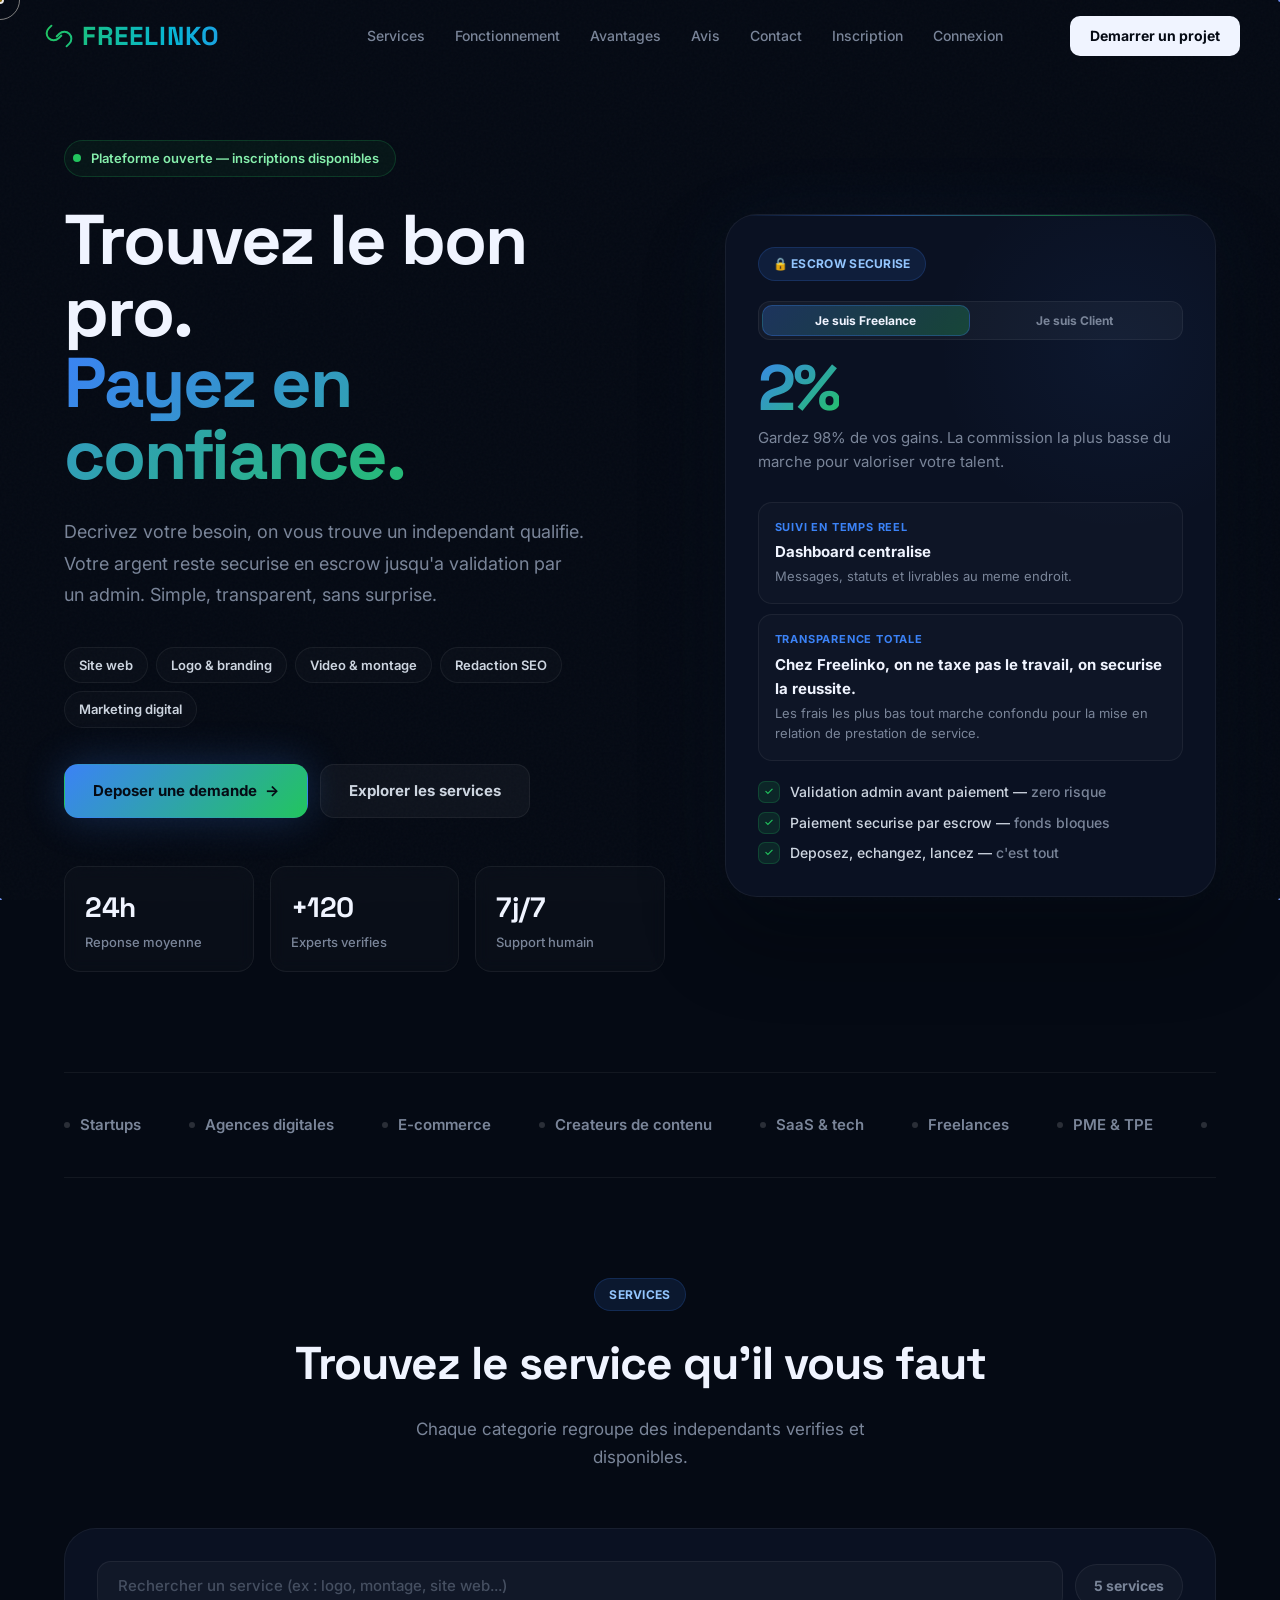
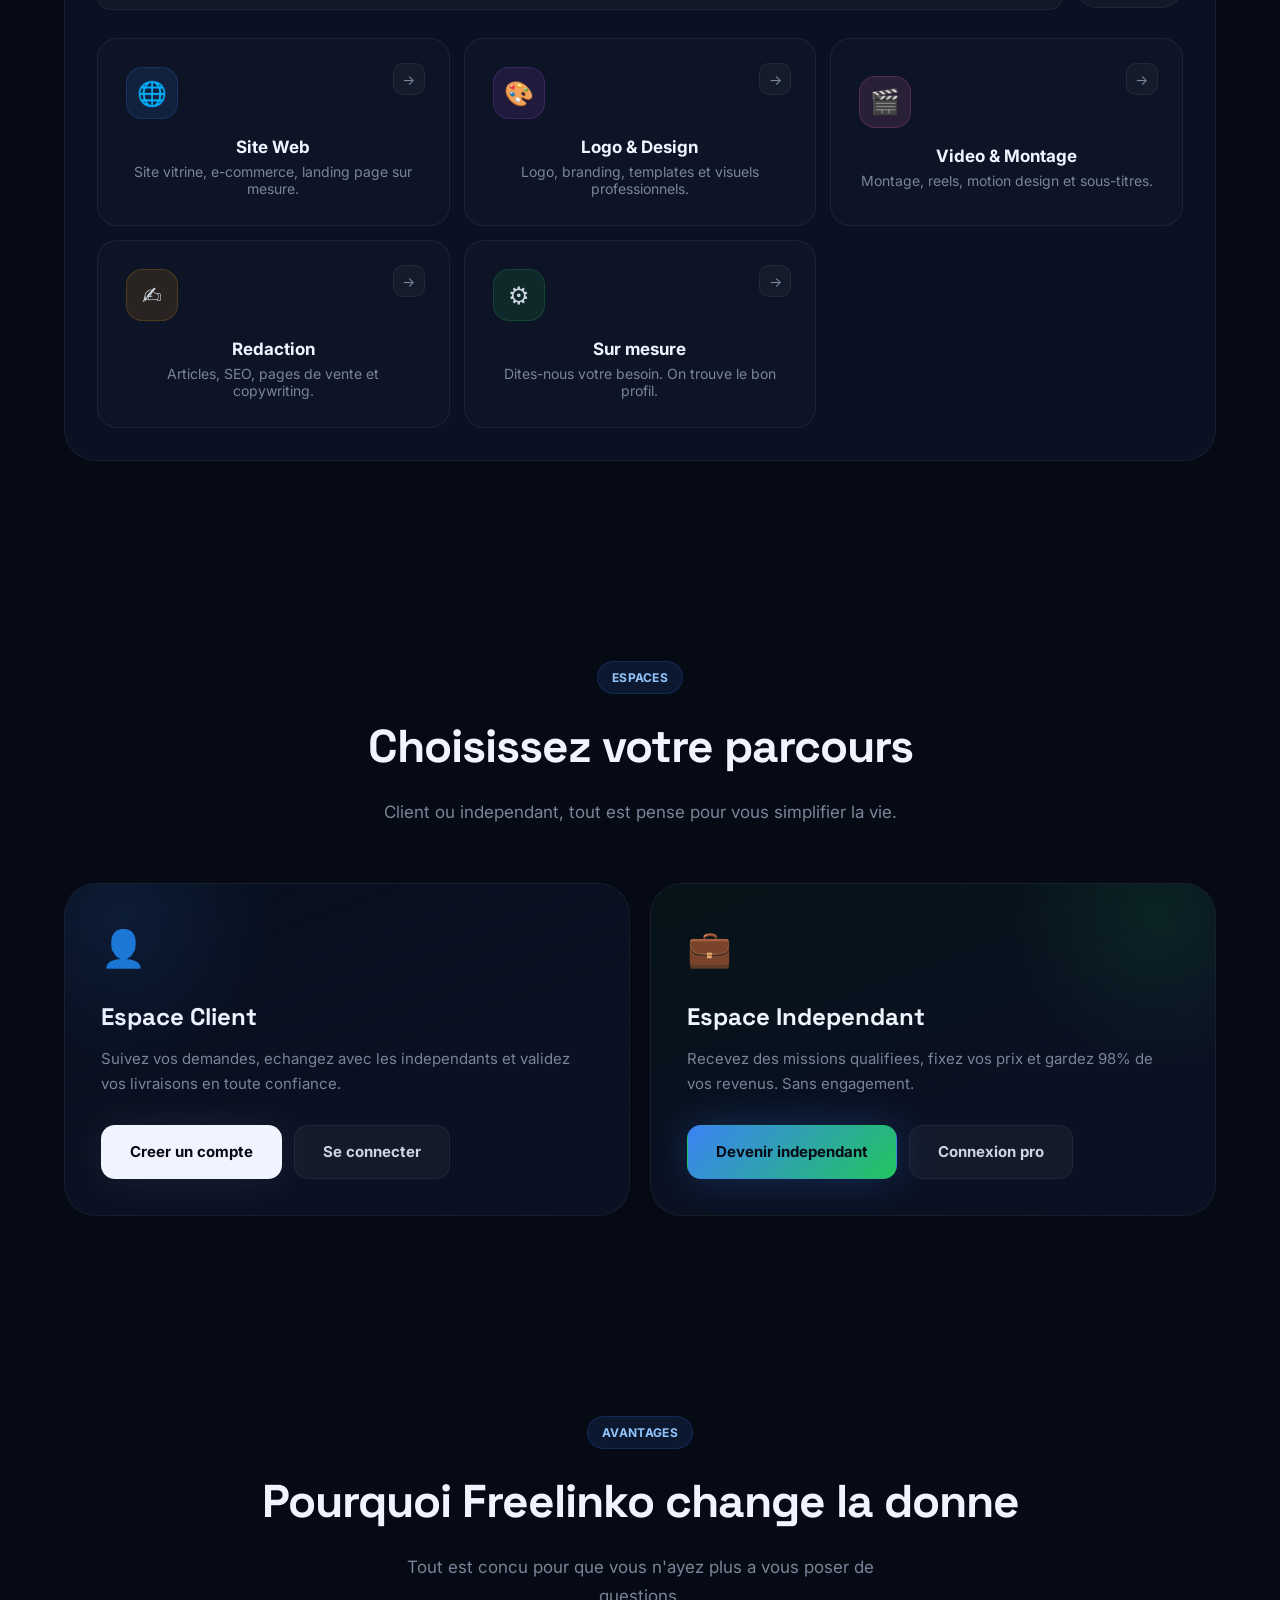
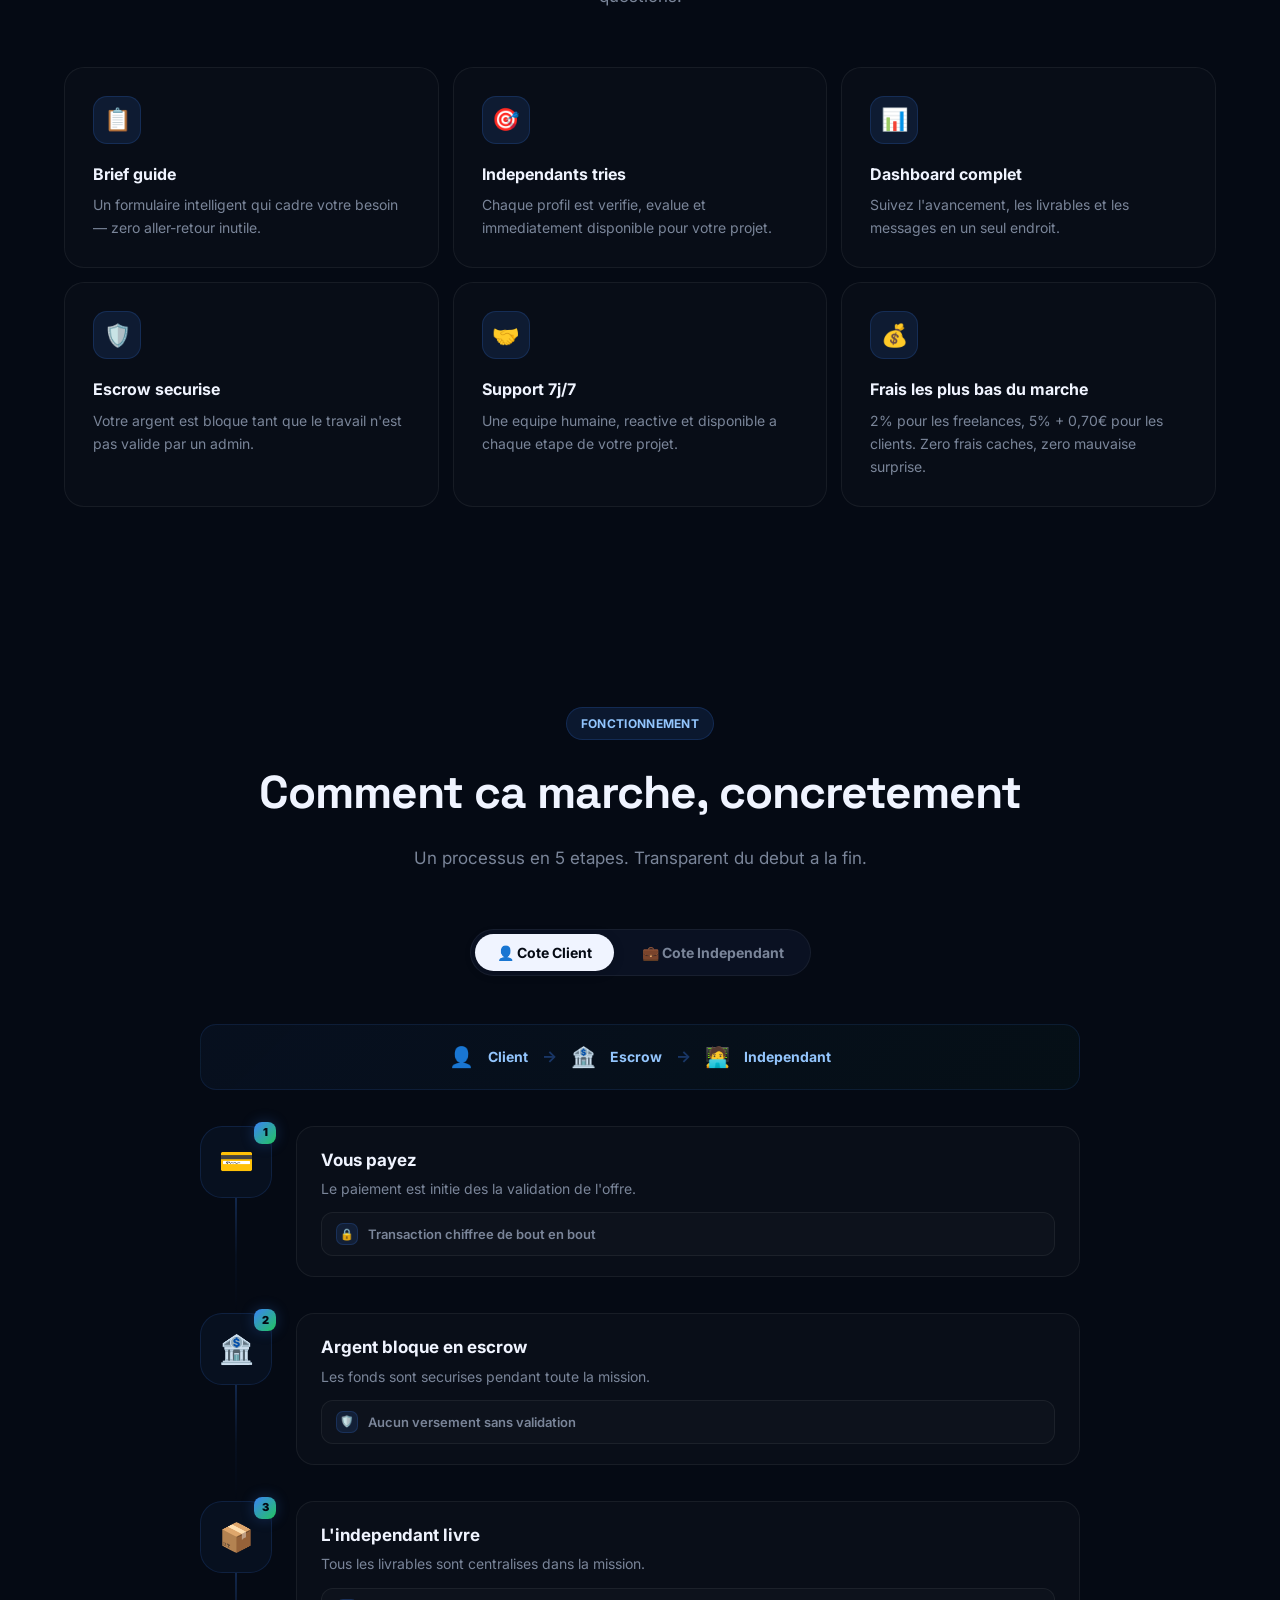
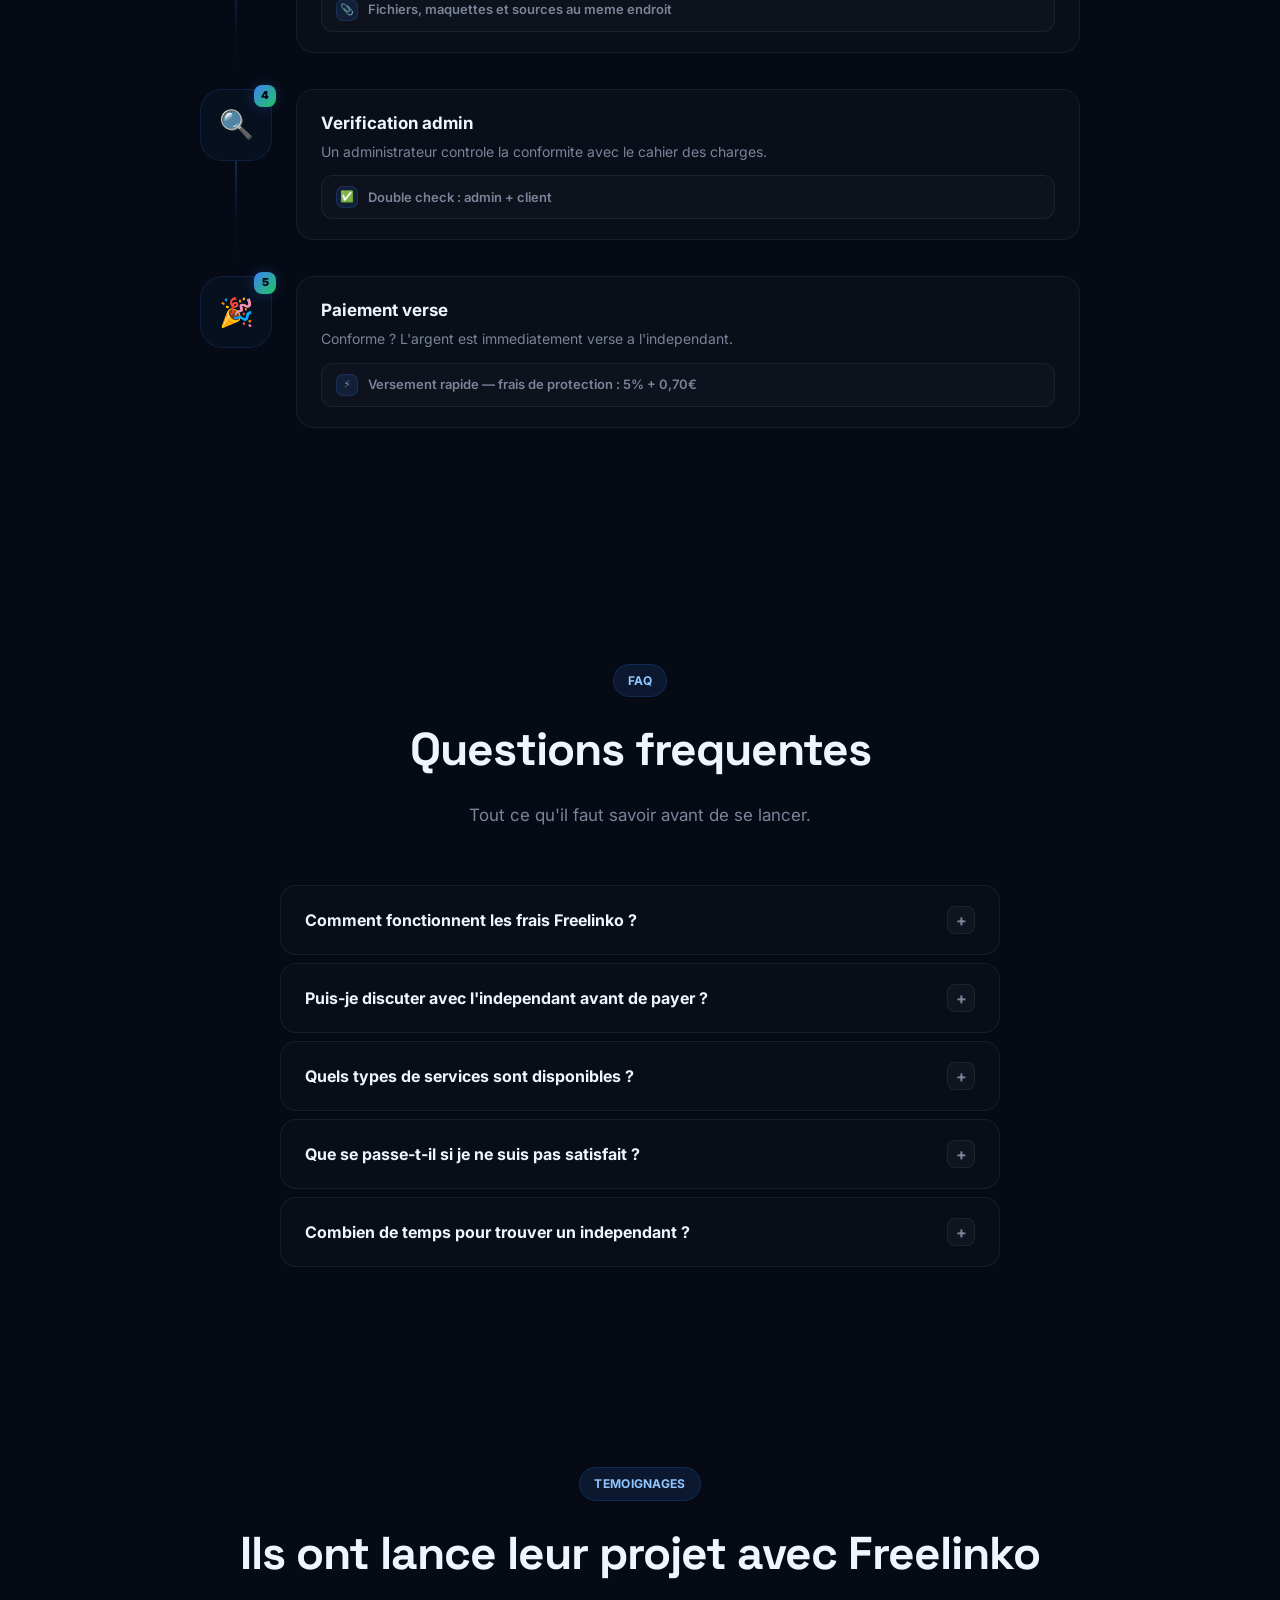
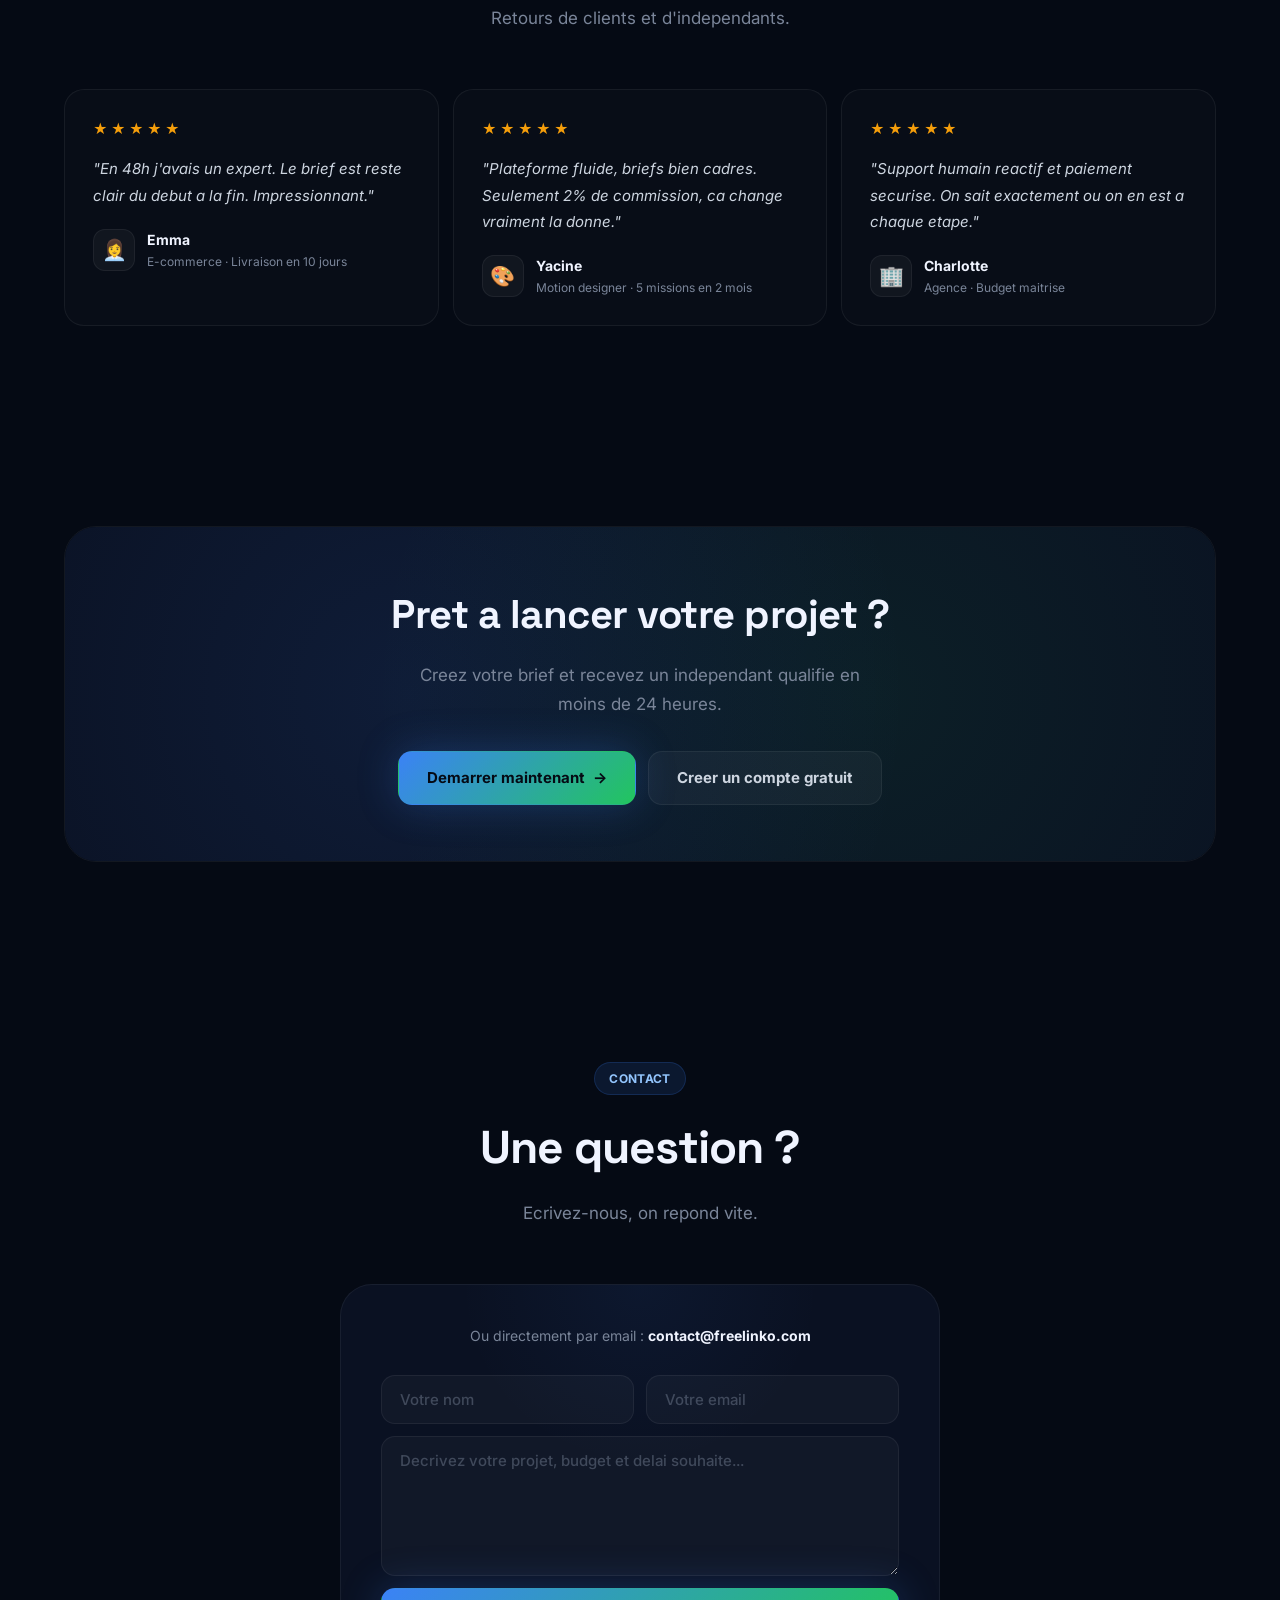
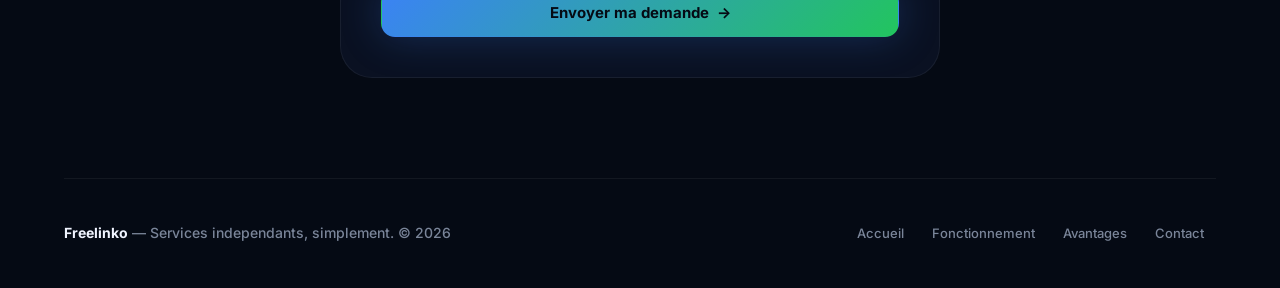
==== commit af0f822b: "Add files via upload" ====
--- a/index.html
+++ b/index.html
@@ -1,253 +1,906 @@
 <!doctype html>
 <html lang="fr">
 <head>
-  <meta charset="utf-8" />
-  <meta name="viewport" content="width=device-width, initial-scale=1" />
-  <title>Freelinko — La plateforme premium pour lancer des projets qui performent</title>
-  <meta name="description" content="Refonte premium Freelinko : landing page immersive, animations fluides, conversion optimisée et architecture prête à scaler." />
-  <meta name="theme-color" content="#060912" />
-  <link rel="preconnect" href="https://fonts.googleapis.com" />
-  <link rel="preconnect" href="https://fonts.gstatic.com" crossorigin />
-  <link href="https://fonts.googleapis.com/css2?family=Inter:wght@400;500;600;700;800;900&family=Syne:wght@700;800&display=swap" rel="stylesheet" />
+  <meta charset="utf-8"/>
+  <meta name="viewport" content="width=device-width,initial-scale=1"/>
+  <title>Freelinko — Trouvez le bon independant, en toute confiance</title>
+  <meta name="description" content="Freelinko met en relation clients et independants qualifies avec paiement escrow securise. Les frais les plus bas du marche, support humain 7j/7."/>
+  <meta name="theme-color" content="#050a14"/>
+  <meta property="og:title" content="Freelinko — Services independants, simplement"/>
+  <meta property="og:description" content="Embauchez un professionnel qualifie en 2 minutes. Paiement securise par escrow, les frais les plus bas du marche."/>
+  <meta property="og:type" content="website"/>
+  <meta name="twitter:card" content="summary_large_image"/>
+  <link rel="preconnect" href="https://fonts.googleapis.com">
+  <link rel="preconnect" href="https://fonts.gstatic.com" crossorigin>
+  <link href="https://fonts.googleapis.com/css2?family=Inter:wght@400;500;600;700;800;900&family=Space+Grotesk:wght@600;700&display=swap" rel="stylesheet">
   <style>
+    *,*::before,*::after{box-sizing:border-box;margin:0;padding:0}
     :root{
-      --bg:#060912;
-      --bg-2:#0a1222;
-      --surface:#101a2f;
-      --surface-2:#16233f;
-      --line:rgba(255,255,255,.1);
-      --line-soft:rgba(255,255,255,.06);
-      --text:#dce8ff;
-      --muted:#9aa8c2;
-      --brand:#60a5fa;
-      --brand-2:#22d3ee;
-      --ok:#4ade80;
-      --radius:20px;
+      --bg:#050a14;--surface:#0a1122;--surface2:#0f1730;
+      --border:rgba(255,255,255,.06);--border-hover:rgba(255,255,255,.12);
+      --text:#cdd5e0;--text-secondary:#7a8599;--white:#f0f4ff;
+      --blue:#3b82f6;--blue-soft:rgba(59,130,246,.12);--blue-glow:rgba(59,130,246,.25);
+      --green:#22c55e;--green-soft:rgba(34,197,94,.12);--green-glow:rgba(34,197,94,.25);
+      --purple:#a855f7;--purple-soft:rgba(168,85,247,.12);
+      --amber:#f59e0b;--amber-soft:rgba(245,158,11,.12);
+      --pink:#f472b6;--pink-soft:rgba(244,114,182,.12);
+      --radius:16px;--radius-lg:24px;--radius-xl:32px;
       --ease:cubic-bezier(.22,1,.36,1);
+      --font:'Inter',system-ui,-apple-system,sans-serif;
+      --font-display:'Space Grotesk','Inter',sans-serif;
     }
-
-    *{box-sizing:border-box;margin:0}
-    html{scroll-behavior:smooth}
-    body{
-      font-family:Inter,system-ui,-apple-system,sans-serif;
-      color:var(--text);
-      background:
-      radial-gradient(900px 480px at 5% -5%,rgba(96,165,250,.17),transparent 55%),
-      radial-gradient(760px 420px at 95% 0%,rgba(34,211,238,.12),transparent 55%),
-      linear-gradient(180deg,var(--bg),var(--bg-2));
-      overflow-x:hidden;
-      line-height:1.5;
+    html{scroll-behavior:smooth;-webkit-text-size-adjust:100%;overflow-x:hidden;overflow-y:scroll}
+    body{font-family:var(--font);background:var(--bg);color:var(--text);line-height:1.6;-webkit-font-smoothing:antialiased;-moz-osx-font-smoothing:grayscale}
+    a{color:inherit;text-decoration:none}
+    button{font-family:inherit;cursor:pointer}
+    ::selection{background:rgba(59,130,246,.25);color:var(--white)}
+    img{display:block;max-width:100%}
+
+    /* ── LOADER ── */
+    #loader{position:fixed;inset:0;z-index:9999;background:var(--bg);display:grid;place-items:center;transition:opacity .6s ease,visibility .6s ease}
+    #loader.done{opacity:0;visibility:hidden;pointer-events:none}
+    .spinner{width:40px;height:40px;border:3px solid var(--border);border-top-color:var(--blue);border-radius:50%;animation:spin .7s linear infinite}
+    @keyframes spin{to{transform:rotate(360deg)}}
+
+    /* ── CURSOR ── */
+    .cursor{position:fixed;pointer-events:none;z-index:9998;mix-blend-mode:difference;transition:width .35s var(--ease),height .35s var(--ease),opacity .3s ease}
+    .cursor-dot{width:8px;height:8px;background:var(--white);border-radius:50%;transform:translate(-50%,-50%)}
+    .cursor-ring{width:40px;height:40px;border:1.5px solid rgba(255,255,255,.5);border-radius:50%;transform:translate(-50%,-50%);transition:width .3s var(--ease),height .3s var(--ease),border-color .3s ease}
+    .cursor-ring.hover{width:64px;height:64px;border-color:var(--blue)}
+    @media(pointer:coarse){.cursor{display:none}}
+
+    /* ── LAYOUT ── */
+    .wrap{max-width:1200px;margin:0 auto;padding:0 24px}
+    section{position:relative;z-index:2}
+
+    /* ── AMBIENT BG ── */
+    #particles{position:fixed;inset:0;z-index:0;pointer-events:none}
+    .grain{position:fixed;inset:0;z-index:1;pointer-events:none;opacity:.025;background:url("data:image/svg+xml,%3Csvg viewBox='0 0 512 512' xmlns='http://www.w3.org/2000/svg'%3E%3Cfilter id='n'%3E%3CfeTurbulence type='fractalNoise' baseFrequency='.7' numOctaves='4' stitchTiles='stitch'/%3E%3C/filter%3E%3Crect width='100%25' height='100%25' filter='url(%23n)'/%3E%3C/svg%3E") repeat}
+
+    /* ── NAV ── */
+    .nav-wrap{position:fixed;top:0;left:0;right:0;z-index:90;padding:16px 24px;transition:all .35s ease}
+    .nav-wrap.scrolled{background:rgba(5,10,20,.82);backdrop-filter:blur(24px) saturate(1.4);border-bottom:1px solid var(--border)}
+    .nav{max-width:1200px;margin:0 auto;display:flex;align-items:center;justify-content:space-between;gap:12px}
+    .brand{display:flex;align-items:center;gap:10px;font-family:var(--font-display);font-weight:700;font-size:20px;color:var(--white);letter-spacing:-.3px}
+    .logo-mark{width:36px;height:36px;border-radius:10px;background:linear-gradient(135deg,var(--blue),var(--green));display:grid;place-items:center;box-shadow:0 0 24px var(--blue-glow);transition:transform .3s var(--ease)}
+    .logo-mark:hover{transform:scale(1.1) rotate(-3deg)}
+    .logo-mark svg{width:20px;height:20px}
+    .nav-links{display:flex;gap:2px;align-items:center}
+    .nav-links a{padding:8px 14px;border-radius:10px;font-size:14px;font-weight:500;color:var(--text-secondary);transition:color .2s ease,background .2s ease}
+    .nav-links a:hover{color:var(--white);background:rgba(255,255,255,.05)}
+    .nav-cta{padding:9px 20px;border-radius:10px;border:none;background:var(--white);color:var(--bg);font-size:14px;font-weight:700;transition:transform .2s var(--ease),box-shadow .2s ease}
+    .nav-cta:hover{transform:translateY(-1px);box-shadow:0 4px 20px rgba(240,244,255,.15)}
+    .hamburger{display:none;width:40px;height:40px;border-radius:10px;border:1px solid var(--border);background:transparent;color:var(--white);place-items:center}
+    @media(max-width:860px){
+      .hamburger{display:grid}
+      .nav-links{display:none;position:absolute;top:calc(100% + 8px);left:12px;right:12px;flex-direction:column;padding:12px;background:rgba(10,17,34,.96);backdrop-filter:blur(24px);border:1px solid var(--border);border-radius:var(--radius);box-shadow:0 24px 60px rgba(0,0,0,.5)}
+      .nav-links.open{display:flex}
+      .nav-links a{padding:14px 16px;font-size:15px}
+      .nav-cta{display:none}
     }
 
-    .noise{position:fixed;inset:0;pointer-events:none;opacity:.04;background-image:radial-gradient(circle at 20% 20%,#fff 1px,transparent 1px);background-size:3px 3px;z-index:0}
-
-    .container{width:min(1180px,92vw);margin-inline:auto;position:relative;z-index:2}
-    .reveal{opacity:0;transform:translateY(32px);transition:opacity .9s var(--ease),transform .9s var(--ease)}
-    .reveal.on{opacity:1;transform:none}
-
-    .nav-wrap{position:sticky;top:0;z-index:40;padding:14px 0;backdrop-filter:saturate(1.5) blur(10px);background:linear-gradient(180deg,rgba(6,9,18,.88),rgba(6,9,18,.45));border-bottom:1px solid transparent;transition:border-color .3s}
-    .nav-wrap.scrolled{border-color:var(--line-soft)}
-    nav{display:flex;align-items:center;justify-content:space-between;gap:14px}
-    .brand{display:flex;align-items:center;gap:12px;font:800 1rem Syne,Inter,sans-serif;letter-spacing:.04em;text-transform:uppercase;text-decoration:none;color:#fff}
-    .mark{width:34px;height:34px;border-radius:12px;background:linear-gradient(135deg,var(--brand),var(--brand-2));box-shadow:0 0 32px rgba(96,165,250,.55);display:grid;place-items:center;color:#05111f;font-weight:900}
-    .menu{display:flex;gap:4px;align-items:center}
-    .menu a{color:var(--muted);text-decoration:none;font-size:.93rem;padding:9px 12px;border-radius:10px;transition:.25s}
-    .menu a:hover{color:#fff;background:rgba(255,255,255,.05)}
-    .cta{padding:10px 18px;border-radius:12px;text-decoration:none;font-weight:700;color:#021327;background:linear-gradient(135deg,#e2f2ff,#d6feff);border:1px solid rgba(255,255,255,.28)}
-
-    .hero{padding:92px 0 72px;position:relative}
-    .halo{position:absolute;right:-140px;top:-65px;width:440px;height:440px;border-radius:50%;background:radial-gradient(circle,rgba(96,165,250,.34),transparent 65%);filter:blur(8px);pointer-events:none}
-    .hero-grid{display:grid;grid-template-columns:1.1fr .9fr;gap:32px;align-items:center}
-    h1{font:800 clamp(2.2rem,6vw,4.8rem)/1.04 Syne,Inter,sans-serif;letter-spacing:-.03em;color:#fff;margin:14px 0 18px}
-    h1 .grad{background:linear-gradient(130deg,#89ceff,#74f3f5,#7ee787);-webkit-background-clip:text;background-clip:text;color:transparent}
-    .sub{color:var(--muted);font-size:1.08rem;max-width:58ch}
-    .hero-actions{margin-top:26px;display:flex;gap:12px;flex-wrap:wrap}
-    .btn{display:inline-flex;align-items:center;gap:8px;padding:12px 20px;border-radius:14px;border:1px solid var(--line);text-decoration:none;color:var(--text);font-weight:700;background:rgba(255,255,255,.03);transition:.25s}
-    .btn:hover{transform:translateY(-2px);border-color:rgba(255,255,255,.25)}
-    .btn.primary{background:linear-gradient(135deg,var(--brand),var(--brand-2));color:#041224;border-color:transparent;box-shadow:0 12px 36px rgba(96,165,250,.3)}
-    .pill-row{margin-top:22px;display:flex;gap:8px;flex-wrap:wrap}
-    .pill{font-size:.8rem;padding:7px 12px;border-radius:999px;border:1px solid var(--line-soft);color:#bdd0ef;background:rgba(255,255,255,.02)}
-
-    .glass-card{border:1px solid var(--line);border-radius:28px;padding:24px;background:linear-gradient(180deg,rgba(18,30,52,.82),rgba(12,20,36,.85));box-shadow:0 28px 80px rgba(0,0,0,.42), inset 0 1px 0 rgba(255,255,255,.08)}
-    .glass-title{font-size:.82rem;letter-spacing:.11em;text-transform:uppercase;color:#8fb9f9}
-    .kpi-wrap{display:grid;grid-template-columns:repeat(2,1fr);gap:11px;margin-top:16px}
-    .kpi{padding:14px;border-radius:14px;border:1px solid var(--line-soft);background:rgba(255,255,255,.02)}
-    .kpi strong{display:block;font-size:1.55rem;color:#fff}
-    .kpi span{font-size:.85rem;color:var(--muted)}
-    .progress{height:10px;background:rgba(255,255,255,.07);border-radius:999px;margin-top:16px;overflow:hidden}
-    .progress i{display:block;height:100%;width:0;background:linear-gradient(90deg,var(--brand),var(--ok));transition:width 1.2s var(--ease)}
-
-    section{padding:78px 0}
-    .head{text-align:center;max-width:740px;margin:0 auto 36px}
-    .head h2{font:800 clamp(1.7rem,4vw,3rem)/1.1 Syne,Inter,sans-serif;color:#fff;letter-spacing:-.02em}
-    .head p{color:var(--muted);margin-top:10px}
-
-    .services{display:grid;grid-template-columns:repeat(3,minmax(0,1fr));gap:14px}
-    .card{padding:24px;border-radius:18px;border:1px solid var(--line-soft);background:rgba(255,255,255,.02);transition:.25s}
-    .card:hover{transform:translateY(-6px);border-color:rgba(96,165,250,.44);box-shadow:0 20px 45px rgba(7,13,24,.45)}
-    .card h3{margin:12px 0 8px;color:#fff}
-    .card p{color:var(--muted);font-size:.95rem}
-    .icon{width:46px;height:46px;border-radius:14px;display:grid;place-items:center;font-size:1.4rem;background:linear-gradient(160deg,rgba(96,165,250,.25),rgba(34,211,238,.16));border:1px solid rgba(255,255,255,.18)}
-
-    .steps{display:grid;grid-template-columns:repeat(4,1fr);gap:12px}
-    .step{padding:22px;border-radius:18px;border:1px solid var(--line-soft);background:linear-gradient(180deg,rgba(255,255,255,.03),rgba(255,255,255,.01));position:relative;overflow:hidden}
-    .step b{display:inline-grid;place-items:center;width:30px;height:30px;border-radius:10px;background:rgba(96,165,250,.2);font-size:.85rem;margin-bottom:12px}
-    .step:after{content:"";position:absolute;inset:auto -30% -55% -30%;height:120px;background:radial-gradient(ellipse at center,rgba(96,165,250,.16),transparent 65%)}
-
-    .faq{display:grid;gap:10px;max-width:820px;margin:0 auto}
-    .q{border:1px solid var(--line-soft);border-radius:16px;overflow:hidden;background:rgba(255,255,255,.02)}
-    .q button{all:unset;display:flex;justify-content:space-between;align-items:center;width:100%;padding:16px 18px;font-weight:700;color:#fff;cursor:pointer}
-    .a{max-height:0;overflow:hidden;transition:max-height .35s var(--ease)}
-    .a p{padding:0 18px 16px;color:var(--muted)}
-    .q.open .a{max-height:160px}
-
-    .final-cta{padding:34px;border-radius:24px;border:1px solid var(--line);background:linear-gradient(125deg,rgba(96,165,250,.17),rgba(34,211,238,.1),rgba(126,231,135,.08));text-align:center}
-    .final-cta h3{font:800 clamp(1.45rem,3vw,2.35rem)/1.14 Syne,Inter,sans-serif;color:#fff}
-    .final-cta p{color:#d5e4ffb7;margin:8px 0 18px}
-
-    footer{padding:26px 0 34px;border-top:1px solid var(--line-soft);margin-top:70px;color:#a9b5cb;font-size:.9rem}
-
-    @media (max-width:980px){
-      .hero-grid{grid-template-columns:1fr}
-      .services{grid-template-columns:repeat(2,minmax(0,1fr))}
-      .steps{grid-template-columns:repeat(2,minmax(0,1fr))}
+    /* ── HERO ── */
+    .hero{min-height:100vh;display:flex;align-items:center;padding:140px 0 100px;position:relative;z-index:2}
+    .hero-inner{display:grid;grid-template-columns:1.1fr .9fr;gap:60px;align-items:center}
+    @media(max-width:960px){.hero-inner{grid-template-columns:1fr;gap:40px}}
+
+    .hero-eyebrow{display:inline-flex;align-items:center;gap:10px;padding:7px 16px 7px 8px;border-radius:999px;border:1px solid rgba(34,197,94,.2);background:rgba(34,197,94,.06);font-size:13px;font-weight:600;color:#86efac;margin-bottom:28px}
+    .hero-eyebrow .live{width:8px;height:8px;border-radius:50%;background:var(--green);box-shadow:0 0 0 0 var(--green-glow);animation:livePulse 2s ease-in-out infinite}
+    @keyframes livePulse{0%,100%{box-shadow:0 0 0 0 var(--green-glow)}50%{box-shadow:0 0 0 10px rgba(34,197,94,0)}}
+
+    .hero h1{font-family:var(--font-display);font-size:clamp(38px,5.5vw,72px);font-weight:700;line-height:1.02;letter-spacing:-2px;color:var(--white);margin-bottom:24px}
+    .hero h1 em{font-style:normal;background:linear-gradient(135deg,var(--blue),var(--green),var(--purple));background-size:250% auto;-webkit-background-clip:text;background-clip:text;-webkit-text-fill-color:transparent;animation:shimmer 6s ease infinite}
+    @keyframes shimmer{0%,100%{background-position:0% center}50%{background-position:100% center}}
+
+    .hero-desc{font-size:18px;line-height:1.75;color:var(--text-secondary);max-width:520px;margin-bottom:36px}
+
+    .hero-tags{display:flex;flex-wrap:wrap;gap:8px;margin-bottom:36px}
+    .htag{padding:7px 14px;border-radius:999px;border:1px solid var(--border);background:rgba(255,255,255,.02);font-size:13px;font-weight:600;color:var(--text);transition:all .25s var(--ease)}
+    .htag:hover{border-color:var(--blue);background:var(--blue-soft);color:var(--white);transform:translateY(-2px)}
+
+    .hero-ctas{display:flex;gap:12px;flex-wrap:wrap;margin-bottom:48px}
+    .btn{display:inline-flex;align-items:center;gap:8px;padding:14px 28px;border-radius:14px;font-size:15px;font-weight:700;border:1px solid var(--border);background:rgba(255,255,255,.04);color:var(--text);transition:all .25s var(--ease);position:relative;overflow:hidden}
+    .btn:hover{border-color:var(--border-hover);background:rgba(255,255,255,.07);transform:translateY(-2px);box-shadow:0 8px 30px rgba(0,0,0,.25)}
+    .btn:active{transform:translateY(0)}
+    .btn-primary{background:var(--white);color:var(--bg);border-color:transparent;box-shadow:0 0 40px rgba(240,244,255,.08)}
+    .btn-primary:hover{box-shadow:0 0 50px rgba(240,244,255,.14),0 8px 30px rgba(0,0,0,.2);background:#fff}
+    .btn-glow{background:linear-gradient(135deg,var(--blue),var(--green));color:#050a14;border-color:transparent;box-shadow:0 0 40px var(--blue-glow)}
+    .btn-glow:hover{filter:brightness(1.1);box-shadow:0 0 60px var(--blue-glow),0 8px 30px rgba(0,0,0,.3)}
+    .btn .arrow{transition:transform .2s ease}
+    .btn:hover .arrow{transform:translateX(3px)}
+
+    .hero-metrics{display:grid;grid-template-columns:repeat(3,1fr);gap:16px}
+    @media(max-width:600px){.hero-metrics{grid-template-columns:1fr}}
+    .metric{padding:18px 20px;border-radius:var(--radius);border:1px solid var(--border);background:rgba(255,255,255,.02);backdrop-filter:blur(8px);transition:all .3s var(--ease)}
+    .metric:hover{border-color:var(--border-hover);background:rgba(255,255,255,.04)}
+    .metric-val{font-family:var(--font-display);font-size:28px;font-weight:700;color:var(--white);letter-spacing:-.5px}
+    .metric-label{font-size:13px;color:var(--text-secondary);font-weight:500;margin-top:2px}
+
+    /* Hero panel */
+    .hero-panel{border:1px solid var(--border);background:var(--surface);border-radius:var(--radius-xl);padding:32px;position:relative;overflow:hidden;box-shadow:0 0 80px rgba(59,130,246,.05),0 40px 80px rgba(0,0,0,.4)}
+    .hero-panel::before{content:'';position:absolute;top:0;left:0;right:0;height:1px;background:linear-gradient(90deg,transparent,rgba(59,130,246,.5),rgba(34,197,94,.5),transparent)}
+    .hero-panel::after{content:'';position:absolute;inset:0;background:radial-gradient(300px circle at 80% 20%,rgba(59,130,246,.06),transparent 60%);pointer-events:none}
+    .panel-eyebrow{display:inline-flex;align-items:center;gap:8px;padding:6px 14px;border-radius:999px;background:var(--blue-soft);border:1px solid rgba(59,130,246,.18);font-size:12px;font-weight:700;color:#93c5fd;margin-bottom:20px;letter-spacing:.3px;text-transform:uppercase}
+    .fee-toggle{display:flex;position:relative;border-radius:12px;border:1px solid var(--border);background:rgba(255,255,255,.04);padding:3px;margin-bottom:16px;z-index:2}
+    .fee-tab{flex:1;padding:8px 14px;font-size:12px;font-weight:700;color:var(--text-secondary);background:transparent;border:none;cursor:pointer;border-radius:10px;transition:color .3s;position:relative;z-index:2;white-space:nowrap}
+    .fee-tab.on{color:var(--white)}
+    .fee-slider{position:absolute;top:3px;left:3px;width:calc(50% - 3px);height:calc(100% - 6px);border-radius:10px;background:linear-gradient(135deg,rgba(59,130,246,.25),rgba(34,197,94,.25));border:1px solid rgba(59,130,246,.3);transition:transform .35s cubic-bezier(.4,0,.2,1);z-index:1}
+    .fee-slider.right{transform:translateX(100%)}
+    .panel-big{font-family:var(--font-display);font-size:64px;font-weight:700;letter-spacing:-3px;line-height:1;color:var(--white);margin-bottom:6px;position:relative;z-index:1;transition:opacity .25s}
+    .panel-big span{background:linear-gradient(135deg,var(--blue),var(--green));-webkit-background-clip:text;background-clip:text;-webkit-text-fill-color:transparent}
+    .panel-sub{color:var(--text-secondary);font-size:15px;margin-bottom:28px;position:relative;z-index:1;transition:opacity .25s}
+    .panel-feature{padding:16px;border-radius:14px;border:1px solid var(--border);background:rgba(255,255,255,.02);margin-bottom:10px;position:relative;z-index:1;transition:all .3s var(--ease)}
+    .panel-feature:hover{border-color:var(--border-hover);background:rgba(255,255,255,.04)}
+    .pf-label{font-size:11px;font-weight:700;text-transform:uppercase;letter-spacing:.8px;color:var(--blue);margin-bottom:4px}
+    .pf-title{font-size:15px;font-weight:700;color:var(--white);margin-bottom:2px}
+    .pf-desc{font-size:13px;color:var(--text-secondary)}
+    .panel-checks{display:grid;gap:8px;margin-top:20px;position:relative;z-index:1}
+    .pcheck{display:flex;gap:10px;align-items:flex-start;font-size:14px;font-weight:500;color:var(--text)}
+    .pcheck-icon{width:22px;height:22px;border-radius:7px;display:grid;place-items:center;background:var(--green-soft);border:1px solid rgba(34,197,94,.2);flex-shrink:0;font-size:11px;color:var(--green)}
+    .pcheck em{font-style:normal;color:var(--text-secondary)}
+
+    /* ── MARQUEE ── */
+    .marquee-section{padding:40px 0;border-top:1px solid var(--border);border-bottom:1px solid var(--border);overflow:hidden;position:relative;z-index:2}
+    .marquee-track{display:flex;gap:48px;animation:marquee 30s linear infinite;width:max-content}
+    .marquee-track:hover{animation-play-state:paused}
+    .marquee-item{font-size:15px;font-weight:600;color:var(--text-secondary);white-space:nowrap;display:flex;align-items:center;gap:10px;transition:color .2s ease}
+    .marquee-item:hover{color:var(--white)}
+    .marquee-dot{width:6px;height:6px;border-radius:50%;background:rgba(255,255,255,.15)}
+    @keyframes marquee{to{transform:translateX(-50%)}}
+
+    /* ── SECTION HEADERS ── */
+    .sh{text-align:center;margin-bottom:56px}
+    .sh-badge{display:inline-flex;align-items:center;gap:8px;padding:6px 14px;border-radius:999px;border:1px solid rgba(59,130,246,.18);background:var(--blue-soft);font-size:12px;font-weight:700;color:#93c5fd;margin-bottom:16px;letter-spacing:.3px;text-transform:uppercase}
+    .sh h2{font-family:var(--font-display);font-size:clamp(28px,4vw,46px);font-weight:700;letter-spacing:-1px;color:var(--white);margin-bottom:14px}
+    .sh p{font-size:17px;color:var(--text-secondary);max-width:520px;margin:0 auto;line-height:1.7}
+
+    /* ── SERVICES ── */
+    .services-section{padding:100px 0}
+    .services-box{padding:32px;border-radius:var(--radius-xl);border:1px solid var(--border);background:var(--surface)}
+    .search-row{display:flex;gap:12px;align-items:center;margin-bottom:28px}
+    .search-row input{flex:1;padding:14px 20px;border-radius:14px;border:1px solid var(--border);background:rgba(255,255,255,.03);color:var(--white);font-size:15px;font-weight:500;font-family:inherit;transition:all .25s ease}
+    .search-row input:focus{outline:none;border-color:rgba(59,130,246,.4);box-shadow:0 0 0 4px rgba(59,130,246,.08);background:rgba(255,255,255,.05)}
+    .search-row input::placeholder{color:rgba(122,133,153,.5)}
+    .scount{padding:10px 18px;border-radius:999px;border:1px solid var(--border);background:rgba(255,255,255,.03);font-size:14px;font-weight:700;color:var(--text-secondary);white-space:nowrap}
+    #serviceEmpty{display:none;padding:24px;border-radius:14px;border:1px dashed var(--border-hover);color:var(--text-secondary);font-weight:600;text-align:center}
+    .sgrid{display:grid;grid-template-columns:repeat(3,1fr);gap:14px}
+    @media(max-width:860px){.sgrid{grid-template-columns:repeat(2,1fr)}}
+    @media(max-width:560px){.sgrid{grid-template-columns:1fr}}
+    .scard{position:relative;border:1px solid var(--border);background:rgba(255,255,255,.015);border-radius:20px;padding:28px;cursor:pointer;color:var(--text);transition:all .4s var(--ease);overflow:hidden}
+    .scard::before{content:'';position:absolute;inset:0;background:radial-gradient(250px circle at var(--mx,50%) var(--my,50%),rgba(59,130,246,.07),transparent 60%);opacity:0;transition:opacity .35s ease;pointer-events:none}
+    .scard:hover::before{opacity:1}
+    .scard:hover{border-color:rgba(59,130,246,.25);transform:translateY(-6px);box-shadow:0 24px 60px rgba(0,0,0,.25),0 0 40px rgba(59,130,246,.04)}
+    .scard-icon{width:52px;height:52px;border-radius:16px;display:grid;place-items:center;font-size:24px;margin-bottom:18px;border:1px solid var(--border)}
+    .scard-icon.ic-blue{background:var(--blue-soft);border-color:rgba(59,130,246,.18)}
+    .scard-icon.ic-purple{background:var(--purple-soft);border-color:rgba(168,85,247,.18)}
+    .scard-icon.ic-pink{background:var(--pink-soft);border-color:rgba(244,114,182,.18)}
+    .scard-icon.ic-amber{background:var(--amber-soft);border-color:rgba(245,158,11,.18)}
+    .scard-icon.ic-green{background:var(--green-soft);border-color:rgba(34,197,94,.18)}
+    .scard h3{font-size:17px;font-weight:700;color:var(--white);margin-bottom:6px}
+    .scard p{font-size:14px;color:var(--text-secondary);margin:0}
+    .scard-arrow{position:absolute;top:24px;right:24px;width:32px;height:32px;border-radius:10px;display:grid;place-items:center;border:1px solid var(--border);background:rgba(255,255,255,.03);font-size:14px;color:var(--text-secondary);transition:all .25s var(--ease)}
+    .scard:hover .scard-arrow{border-color:rgba(59,130,246,.3);color:var(--blue);background:var(--blue-soft);transform:translateX(2px)}
+
+    /* ── SPACES ── */
+    .spaces-section{padding:100px 0}
+    .spaces-grid{display:grid;grid-template-columns:1fr 1fr;gap:20px}
+    @media(max-width:760px){.spaces-grid{grid-template-columns:1fr}}
+    .space{position:relative;border:1px solid var(--border);border-radius:var(--radius-xl);padding:36px;overflow:hidden;transition:all .4s var(--ease)}
+    .space::before{content:'';position:absolute;inset:0;pointer-events:none}
+    .space:hover{transform:translateY(-4px);box-shadow:0 30px 70px rgba(0,0,0,.35)}
+    .space.is-client{background:linear-gradient(160deg,rgba(59,130,246,.05),var(--surface) 60%)}
+    .space.is-client::before{background:radial-gradient(250px circle at 10% 10%,rgba(59,130,246,.1),transparent 60%)}
+    .space.is-pro{background:linear-gradient(160deg,rgba(34,197,94,.05),var(--surface) 60%)}
+    .space.is-pro::before{background:radial-gradient(250px circle at 90% 10%,rgba(34,197,94,.1),transparent 60%)}
+    .space-emoji{font-size:36px;margin-bottom:20px;display:block}
+    .space h3{font-family:var(--font-display);font-size:24px;font-weight:700;color:var(--white);margin-bottom:10px}
+    .space>p{color:var(--text-secondary);font-size:15px;line-height:1.7;margin-bottom:28px}
+    .space .hero-ctas{margin-bottom:0}
+
+    /* ── FEATURES ── */
+    .features-section{padding:100px 0}
+    .fgrid{display:grid;grid-template-columns:repeat(3,1fr);gap:14px}
+    @media(max-width:860px){.fgrid{grid-template-columns:repeat(2,1fr)}}
+    @media(max-width:560px){.fgrid{grid-template-columns:1fr}}
+    .fcard{padding:28px;border:1px solid var(--border);background:rgba(255,255,255,.015);border-radius:20px;transition:all .4s var(--ease)}
+    .fcard:hover{border-color:var(--border-hover);background:rgba(255,255,255,.03);transform:translateY(-4px)}
+    .fcard-icon{width:48px;height:48px;border-radius:14px;display:grid;place-items:center;font-size:22px;background:var(--blue-soft);border:1px solid rgba(59,130,246,.18);margin-bottom:18px}
+    .fcard h3{font-size:16px;font-weight:700;color:var(--white);margin-bottom:6px}
+    .fcard p{font-size:14px;color:var(--text-secondary);margin:0;line-height:1.65}
+
+    /* ── FLOW SCHEMA ── */
+    .flow-section{padding:100px 0}
+    .flow-wrap{max-width:880px;margin:0 auto}
+    .flow-tabs{display:flex;gap:6px;justify-content:center;margin-bottom:48px;padding:4px;border-radius:999px;border:1px solid var(--border);background:var(--surface);width:fit-content;margin-left:auto;margin-right:auto}
+    .ftab{padding:10px 22px;border-radius:999px;border:none;background:transparent;color:var(--text-secondary);font-size:14px;font-weight:700;transition:all .3s var(--ease)}
+    .ftab:hover{color:var(--white)}
+    .ftab.on{background:var(--white);color:var(--bg);box-shadow:0 2px 12px rgba(0,0,0,.15)}
+
+    .fpanel{display:none}
+    .fpanel.on{display:block}
+
+    .flow-banner{margin-bottom:36px;padding:16px 28px;border-radius:16px;border:1px solid rgba(59,130,246,.12);background:linear-gradient(135deg,rgba(59,130,246,.05),rgba(34,197,94,.03));display:flex;align-items:center;justify-content:center;gap:14px;flex-wrap:wrap;font-size:14px;font-weight:700;color:#93c5fd}
+    .flow-banner .fc{font-size:20px;animation:fbob 2s ease-in-out infinite}
+    .flow-banner .fc:nth-child(2){animation-delay:.3s}
+    .flow-banner .fc:nth-child(3){animation-delay:.6s}
+    @keyframes fbob{0%,100%{transform:translateY(0)}50%{transform:translateY(-3px)}}
+    .flow-banner .fa{color:rgba(59,130,246,.35);font-size:16px;animation:fapulse 1.6s ease-in-out infinite}
+    @keyframes fapulse{0%,100%{opacity:.35;transform:translateX(0)}50%{opacity:1;transform:translateX(3px)}}
+    .fpanel.green .flow-banner{border-color:rgba(34,197,94,.12);background:linear-gradient(135deg,rgba(34,197,94,.05),rgba(59,130,246,.03));color:#86efac}
+    .fpanel.green .flow-banner .fa{color:rgba(34,197,94,.35)}
+
+    .flow-timeline{display:flex;flex-direction:column;gap:0;position:relative}
+    .fnode{display:grid;grid-template-columns:72px 1fr;gap:24px;align-items:start;padding-bottom:36px;position:relative;opacity:0;transform:translateY(20px)}
+    .fnode.in{animation:fnodeIn .6s var(--ease) forwards}
+    .fnode:nth-child(2).in{animation-delay:.12s}
+    .fnode:nth-child(3).in{animation-delay:.24s}
+    .fnode:nth-child(4).in{animation-delay:.36s}
+    .fnode:nth-child(5).in{animation-delay:.48s}
+    @keyframes fnodeIn{to{opacity:1;transform:translateY(0)}}
+
+    /* Vertical line */
+    .fnode::before{content:'';position:absolute;left:35px;top:72px;bottom:0;width:2px;background:linear-gradient(180deg,rgba(59,130,246,.25),rgba(59,130,246,.05),transparent)}
+    .fnode:last-child::before{display:none}
+    .fpanel.green .fnode::before{background:linear-gradient(180deg,rgba(34,197,94,.25),rgba(34,197,94,.05),transparent)}
+
+    /* Traveling dot */
+    .fnode::after{content:'';position:absolute;left:31px;top:72px;width:10px;height:10px;border-radius:50%;background:var(--blue);box-shadow:0 0 14px var(--blue-glow);opacity:0}
+    .fnode:last-child::after{display:none}
+    .fnode.in::after{animation:dotGo 2.4s ease-in-out infinite .6s}
+    @keyframes dotGo{0%{top:72px;opacity:.8}80%{opacity:.8}100%{top:calc(100% - 4px);opacity:0}}
+    .fpanel.green .fnode::after{background:var(--green);box-shadow:0 0 14px var(--green-glow)}
+
+    /* Circle */
+    .fcircle{width:72px;height:72px;border-radius:22px;display:grid;place-items:center;font-size:28px;border:1px solid rgba(59,130,246,.15);background:rgba(59,130,246,.05);position:relative;transition:all .4s var(--ease);flex-shrink:0}
+    .fcircle .num{position:absolute;top:-5px;right:-5px;width:22px;height:22px;border-radius:8px;background:linear-gradient(135deg,var(--blue),var(--green));color:#050a14;font-size:11px;font-weight:900;display:grid;place-items:center;box-shadow:0 0 14px var(--blue-glow)}
+    .fcircle::before{content:'';position:absolute;inset:-5px;border-radius:26px;border:2px solid rgba(59,130,246,.15);opacity:0;animation:cping 3.5s ease-in-out infinite}
+    .fnode:nth-child(1) .fcircle::before{animation-delay:0s}
+    .fnode:nth-child(2) .fcircle::before{animation-delay:.7s}
+    .fnode:nth-child(3) .fcircle::before{animation-delay:1.4s}
+    .fnode:nth-child(4) .fcircle::before{animation-delay:2.1s}
+    .fnode:nth-child(5) .fcircle::before{animation-delay:2.8s}
+    @keyframes cping{0%,100%{opacity:0;transform:scale(1)}8%{opacity:1;transform:scale(1)}40%{opacity:0;transform:scale(1.4)}}
+    .fnode:hover .fcircle{border-color:rgba(59,130,246,.35);background:rgba(59,130,246,.1);transform:scale(1.08);box-shadow:0 0 30px rgba(59,130,246,.1)}
+    .fpanel.green .fcircle{border-color:rgba(34,197,94,.15);background:rgba(34,197,94,.05)}
+    .fpanel.green .fcircle::before{border-color:rgba(34,197,94,.15)}
+    .fpanel.green .fcircle .num{background:linear-gradient(135deg,var(--green),#16a34a);box-shadow:0 0 14px var(--green-glow)}
+    .fpanel.green .fnode:hover .fcircle{border-color:rgba(34,197,94,.35);background:rgba(34,197,94,.1);box-shadow:0 0 30px rgba(34,197,94,.1)}
+
+    /* Content card */
+    .fcontent{padding:20px 24px;border-radius:18px;border:1px solid var(--border);background:rgba(255,255,255,.02);transition:all .35s var(--ease);position:relative;overflow:hidden}
+    .fcontent::before{content:'';position:absolute;inset:0;background:radial-gradient(200px circle at var(--fx,50%) var(--fy,50%),rgba(59,130,246,.05),transparent 60%);opacity:0;transition:opacity .3s ease;pointer-events:none}
+    .fnode:hover .fcontent::before{opacity:1}
+    .fnode:hover .fcontent{border-color:var(--border-hover);background:rgba(255,255,255,.035);transform:translateX(4px)}
+    .fcontent h4{font-size:17px;font-weight:700;color:var(--white);margin-bottom:4px}
+    .fcontent>p{font-size:14px;color:var(--text-secondary);margin:0}
+    .fcontent .detail{margin-top:12px;padding:10px 14px;border-radius:12px;border:1px solid var(--border);background:rgba(255,255,255,.02);font-size:13px;font-weight:600;color:var(--text-secondary);display:flex;align-items:center;gap:10px}
+    .detail-ic{width:22px;height:22px;border-radius:7px;display:grid;place-items:center;font-size:11px;flex-shrink:0;background:var(--blue-soft);border:1px solid rgba(59,130,246,.18)}
+    .fpanel.green .detail-ic{background:var(--green-soft);border-color:rgba(34,197,94,.18)}
+
+    @media(max-width:600px){
+      .fnode{grid-template-columns:52px 1fr;gap:16px}
+      .fcircle{width:52px;height:52px;border-radius:16px;font-size:22px}
+      .fcircle .num{width:18px;height:18px;font-size:10px;top:-4px;right:-4px;border-radius:6px}
+      .fcircle::before{inset:-4px;border-radius:20px}
+      .fnode::before{left:25px}
+      .fnode::after{left:21px}
     }
-    @media (max-width:700px){
-      .menu{display:none}
-      .services,.steps{grid-template-columns:1fr}
-      .hero{padding-top:72px}
-    }
+
+    /* ── FAQ ── */
+    .faq-section{padding:100px 0}
+    .faq-list{max-width:720px;margin:0 auto;display:grid;gap:8px}
+    .faq-item{border:1px solid var(--border);border-radius:var(--radius);background:rgba(255,255,255,.015);overflow:hidden;transition:border-color .3s ease}
+    .faq-item:hover{border-color:var(--border-hover)}
+    .faq-q{width:100%;padding:20px 24px;display:flex;align-items:center;justify-content:space-between;gap:16px;background:none;border:none;color:var(--white);font-size:16px;font-weight:700;text-align:left}
+    .faq-ic{width:28px;height:28px;border-radius:8px;display:grid;place-items:center;border:1px solid var(--border);background:rgba(255,255,255,.03);flex-shrink:0;transition:all .35s var(--ease);color:var(--text-secondary);font-size:16px}
+    .faq-item.open .faq-ic{background:var(--blue-soft);border-color:rgba(59,130,246,.25);color:var(--blue);transform:rotate(45deg)}
+    .faq-a{max-height:0;overflow:hidden;transition:max-height .5s var(--ease)}
+    .faq-item.open .faq-a{max-height:200px}
+    .faq-a-inner{padding:0 24px 20px;color:var(--text-secondary);font-size:15px;line-height:1.75}
+
+    /* ── TESTIMONIALS ── */
+    .test-section{padding:100px 0}
+    .tgrid{display:grid;grid-template-columns:repeat(3,1fr);gap:14px}
+    @media(max-width:860px){.tgrid{grid-template-columns:repeat(2,1fr)}}
+    @media(max-width:560px){.tgrid{grid-template-columns:1fr}}
+    .tcard{border:1px solid var(--border);background:rgba(255,255,255,.015);border-radius:20px;padding:28px;transition:all .4s var(--ease)}
+    .tcard:hover{border-color:var(--border-hover);transform:translateY(-4px)}
+    .tcard-stars{color:var(--amber);font-size:14px;letter-spacing:3px;margin-bottom:16px}
+    .tcard blockquote{font-size:15px;color:var(--text);line-height:1.75;margin-bottom:20px;font-style:italic}
+    .tcard-author{display:flex;align-items:center;gap:12px}
+    .tcard-av{width:42px;height:42px;border-radius:12px;display:grid;place-items:center;font-size:20px;background:rgba(255,255,255,.04);border:1px solid var(--border)}
+    .tcard-name{font-size:14px;font-weight:700;color:var(--white)}
+    .tcard-role{font-size:12px;color:var(--text-secondary)}
+
+    /* ── CTA BANNER ── */
+    .cta-section{padding:100px 0}
+    .cta-banner{position:relative;border-radius:var(--radius-xl);padding:56px 40px;border:1px solid var(--border);overflow:hidden;text-align:center}
+    .cta-banner::before{content:'';position:absolute;inset:0;background:radial-gradient(500px circle at 30% 50%,rgba(59,130,246,.1),transparent),radial-gradient(500px circle at 70% 50%,rgba(34,197,94,.08),transparent),var(--surface)}
+    .cta-banner>*{position:relative;z-index:1}
+    .cta-banner h3{font-family:var(--font-display);font-size:clamp(26px,3.5vw,40px);font-weight:700;color:var(--white);margin-bottom:14px;letter-spacing:-.5px}
+    .cta-banner p{color:var(--text-secondary);font-size:17px;max-width:480px;margin:0 auto 32px;line-height:1.7}
+    .cta-banner .hero-ctas{justify-content:center;margin-bottom:0}
+
+    /* ── CONTACT ── */
+    .contact-section{padding:100px 0}
+    .contact-card{max-width:600px;margin:0 auto;padding:40px;border-radius:var(--radius-xl);border:1px solid var(--border);background:var(--surface);position:relative;overflow:hidden}
+    .contact-card::before{content:'';position:absolute;inset:0;background:radial-gradient(300px circle at 50% 0,rgba(59,130,246,.06),transparent 60%);pointer-events:none}
+    .contact-card>p{text-align:center;color:var(--text-secondary);font-size:14px;margin-bottom:28px;position:relative}
+    .contact-card strong{color:var(--white)}
+    .cform{display:grid;gap:12px;position:relative}
+    .cform-row{display:grid;grid-template-columns:1fr 1fr;gap:12px}
+    @media(max-width:560px){.cform-row{grid-template-columns:1fr}}
+    .cform input,.cform textarea{width:100%;padding:14px 18px;border-radius:14px;border:1px solid var(--border);background:rgba(255,255,255,.03);color:var(--white);font-size:15px;font-weight:500;font-family:inherit;transition:all .25s ease}
+    .cform input:focus,.cform textarea:focus{outline:none;border-color:rgba(59,130,246,.4);box-shadow:0 0 0 4px rgba(59,130,246,.08);background:rgba(255,255,255,.05)}
+    .cform input::placeholder,.cform textarea::placeholder{color:rgba(122,133,153,.45)}
+    .cform textarea{min-height:140px;resize:vertical}
+    .cform .btn{width:100%;justify-content:center}
+
+    /* ── FOOTER ── */
+    footer{position:relative;z-index:2;padding:36px 0;border-top:1px solid var(--border)}
+    .foot{display:flex;align-items:center;justify-content:space-between;gap:16px;flex-wrap:wrap}
+    .foot-brand{font-size:14px;color:var(--text-secondary);font-weight:500}
+    .foot-brand strong{color:var(--white);font-weight:700}
+    .foot-links{display:flex;gap:4px}
+    .foot-links a{padding:8px 12px;border-radius:8px;font-size:13px;font-weight:500;color:var(--text-secondary);transition:all .2s ease}
+    .foot-links a:hover{color:var(--white);background:rgba(255,255,255,.04)}
+
+    /* ── SCROLL TO TOP ── */
+    #toTop{position:fixed;right:20px;bottom:20px;z-index:80;width:48px;height:48px;border-radius:14px;border:1px solid var(--border);background:rgba(10,17,34,.85);backdrop-filter:blur(12px);color:var(--white);display:grid;place-items:center;font-size:18px;box-shadow:0 8px 24px rgba(0,0,0,.3);opacity:0;transform:translateY(10px);pointer-events:none;transition:all .35s var(--ease)}
+    #toTop.show{opacity:1;transform:translateY(0);pointer-events:auto}
+    #toTop:hover{border-color:rgba(59,130,246,.3);background:var(--blue-soft)}
+
+    /* ── REVEAL ── */
+    .rv{opacity:0;transform:translateY(32px);transition:opacity .8s var(--ease),transform .8s var(--ease)}
+    .rv.vis{opacity:1;transform:translateY(0)}
+    .rv-d1{transition-delay:.1s}.rv-d2{transition-delay:.2s}.rv-d3{transition-delay:.3s}.rv-d4{transition-delay:.4s}.rv-d5{transition-delay:.5s}
   </style>
 </head>
 <body>
-  <div class="noise"></div>
-
-  <div class="nav-wrap" id="navWrap">
-    <div class="container">
-      <nav>
-        <a class="brand" href="#top"><span class="mark">F</span>Freelinko</a>
-        <div class="menu">
-          <a href="#services">Services</a>
-          <a href="#scale">Scale</a>
-          <a href="#faq">FAQ</a>
-          <a href="connexion.html">Connexion</a>
-        </div>
-        <a class="cta" href="request.html">Démarrer</a>
-      </nav>
-    </div>
+
+<div id="loader"><div class="spinner"></div></div>
+
+<!-- Ambient -->
+<canvas id="particles"></canvas>
+<div class="grain"></div>
+
+<!-- Custom cursor -->
+<div class="cursor cursor-dot" id="curDot"></div>
+<div class="cursor cursor-ring" id="curRing"></div>
+
+<!-- NAV -->
+<div class="nav-wrap" id="navWrap">
+  <div class="nav">
+    <a class="brand" href="#top">
+      <svg height="38" viewBox="0 0 260 38" fill="none" xmlns="http://www.w3.org/2000/svg">
+        <defs>
+          <linearGradient id="logoGrad" x1="0" y1="0" x2="260" y2="0" gradientUnits="userSpaceOnUse">
+            <stop offset="0%" stop-color="#22c55e"/>
+            <stop offset="50%" stop-color="#06b6d4"/>
+            <stop offset="100%" stop-color="#3b82f6"/>
+          </linearGradient>
+        </defs>
+        <!-- Chain-link icon -->
+        <path d="M8 22a8 8 0 010-11.3l2.8-2.8a1 1 0 011.4 1.4L9.4 12.1a6 6 0 008.5 8.5l2.8-2.8a1 1 0 011.4 1.4l-2.8 2.8A8 8 0 018 22z" fill="url(#logoGrad)"/>
+        <path d="M30 16a8 8 0 010 11.3l-2.8 2.8a1 1 0 01-1.4-1.4l2.8-2.8a6 6 0 00-8.5-8.5l-2.8 2.8a1 1 0 01-1.4-1.4l2.8-2.8A8 8 0 0130 16z" fill="url(#logoGrad)"/>
+        <!-- Text -->
+        <text x="42" y="28" font-family="'Space Grotesk','Inter',sans-serif" font-weight="700" font-size="26" fill="url(#logoGrad)" letter-spacing="1">FREELINKO</text>
+      </svg>
+    </a>
+    <nav class="nav-links" id="navLinks">
+      <a href="#services">Services</a>
+      <a href="#schema">Fonctionnement</a>
+      <a href="#avantages">Avantages</a>
+      <a href="#avis">Avis</a>
+      <a href="#contact">Contact</a>
+      <a href="inscription.html">Inscription</a>
+      <a href="connexion.html">Connexion</a>
+    </nav>
+    <a class="nav-cta magnetic" href="request.html">Demarrer un projet</a>
+    <button class="hamburger" id="hamburger" type="button" aria-label="Menu">
+      <svg width="20" height="20" viewBox="0 0 20 20" fill="none"><path d="M3 5h14M3 10h14M3 15h14" stroke="currentColor" stroke-width="2" stroke-linecap="round"/></svg>
+    </button>
   </div>
-
-  <main id="top">
-    <section class="hero">
-      <div class="halo"></div>
-      <div class="container hero-grid">
-        <div class="reveal">
-          <span class="pill">🔥 Nouvelle expérience Premium 2026</span>
-          <h1>La refonte totale qui fait <span class="grad">glow up</span> ton business.</h1>
-          <p class="sub">Une landing page pensée pour convertir fort : storytelling visuel, micro-interactions, preuves de confiance, et parcours simplifié pour scaler sans friction.</p>
-          <div class="hero-actions">
-            <a class="btn primary" href="request.html">Lancer mon projet</a>
-            <a class="btn" href="#services">Voir les services</a>
-          </div>
-          <div class="pill-row">
-            <span class="pill">Escrow sécurisé</span>
-            <span class="pill">Commission freelance 2%</span>
-            <span class="pill">Support humain 7j/7</span>
-          </div>
-        </div>
-
-        <aside class="glass-card reveal" id="scale">
-          <p class="glass-title">Pulse de performance</p>
-          <div class="kpi-wrap">
-            <div class="kpi"><strong>+312%</strong><span>Engagement moyen</span></div>
-            <div class="kpi"><strong>1.9s</strong><span>Temps d’attention capté</span></div>
-            <div class="kpi"><strong>24h</strong><span>Premier matching expert</span></div>
-            <div class="kpi"><strong>98%</strong><span>Revenus conservés freelance</span></div>
-          </div>
-          <div class="progress" aria-hidden="true"><i id="boostBar"></i></div>
-        </aside>
+</div>
+
+<div class="wrap">
+
+  <!-- HERO -->
+  <section class="hero" id="top">
+    <div class="hero-inner">
+      <div>
+        <div class="hero-eyebrow rv"><span class="live"></span> Plateforme ouverte — inscriptions disponibles</div>
+
+        <h1 class="rv rv-d1">Trouvez le bon pro.<br/><em>Payez en confiance.</em></h1>
+
+        <p class="hero-desc rv rv-d2">Decrivez votre besoin, on vous trouve un independant qualifie. Votre argent reste securise en escrow jusqu'a validation par un admin. Simple, transparent, sans surprise.</p>
+
+        <div class="hero-tags rv rv-d2">
+          <span class="htag">Site web</span>
+          <span class="htag">Logo & branding</span>
+          <span class="htag">Video & montage</span>
+          <span class="htag">Redaction SEO</span>
+          <span class="htag">Marketing digital</span>
+        </div>
+
+        <div class="hero-ctas rv rv-d3">
+          <a class="btn btn-glow magnetic" href="request.html">Deposer une demande <span class="arrow">&rarr;</span></a>
+          <a class="btn magnetic" href="#services">Explorer les services</a>
+        </div>
+
+        <div class="hero-metrics rv rv-d3">
+          <div class="metric">
+            <div class="metric-val" data-count="24" data-suffix="h">&nbsp;</div>
+            <div class="metric-label">Reponse moyenne</div>
+          </div>
+          <div class="metric">
+            <div class="metric-val" data-count="120" data-prefix="+">&nbsp;</div>
+            <div class="metric-label">Experts verifies</div>
+          </div>
+          <div class="metric">
+            <div class="metric-val">7j/7</div>
+            <div class="metric-label">Support humain</div>
+          </div>
+        </div>
       </div>
-    </section>
-
-    <section id="services">
-      <div class="container">
-        <header class="head reveal">
-          <h2>Une machine à convertir, section par section.</h2>
-          <p>Architecture orientée croissance : bénéfices immédiats, preuve sociale et call-to-action permanents.</p>
-        </header>
-        <div class="services">
-          <article class="card reveal"><div class="icon">🌐</div><h3>Web & Produit</h3><p>Landing pages, apps web, parcours premium et expérience ultra-rapide.</p></article>
-          <article class="card reveal"><div class="icon">🎨</div><h3>Branding haut de gamme</h3><p>Identité visuelle moderne, crédible et mémorable pour sortir du lot.</p></article>
-          <article class="card reveal"><div class="icon">🎬</div><h3>Contenu à impact</h3><p>Motion, reels, ads et contenus prêts à performer sur tous les canaux.</p></article>
-          <article class="card reveal"><div class="icon">🧠</div><h3>Copywriting conversion</h3><p>Messages clairs, promesse forte, hiérarchie persuasive de l’hero à la CTA.</p></article>
-          <article class="card reveal"><div class="icon">⚡</div><h3>Automations scale</h3><p>Tunnel acquisition, CRM, nurture, analytics : ton système de croissance complet.</p></article>
-          <article class="card reveal"><div class="icon">🛡️</div><h3>Livraison sécurisée</h3><p>Escrow, validation admin et transparence totale à chaque étape projet.</p></article>
-        </div>
+
+      <aside class="hero-panel rv rv-d2">
+        <div class="panel-eyebrow">&#x1f512; Escrow securise</div>
+        <!-- Toggle Freelance / Client -->
+        <div class="fee-toggle" id="feeToggle">
+          <button class="fee-tab on" data-fee="freelance" type="button">Je suis Freelance</button>
+          <button class="fee-tab" data-fee="client" type="button">Je suis Client</button>
+          <div class="fee-slider" id="feeSlider"></div>
+        </div>
+        <div class="panel-big" id="feeBig"><span id="feeValue">2%</span></div>
+        <div class="panel-sub" id="feeSub">Gardez 98% de vos gains. La commission la plus basse du marche pour valoriser votre talent.</div>
+        <div class="panel-feature">
+          <div class="pf-label">Suivi en temps reel</div>
+          <div class="pf-title">Dashboard centralise</div>
+          <div class="pf-desc">Messages, statuts et livrables au meme endroit.</div>
+        </div>
+        <div class="panel-feature">
+          <div class="pf-label">Transparence totale</div>
+          <div class="pf-title">Chez Freelinko, on ne taxe pas le travail, on securise la reussite.</div>
+          <div class="pf-desc">Les frais les plus bas tout marche confondu pour la mise en relation de prestation de service.</div>
+        </div>
+        <div class="panel-checks">
+          <div class="pcheck"><span class="pcheck-icon">&#x2713;</span><div>Validation admin avant paiement — <em>zero risque</em></div></div>
+          <div class="pcheck"><span class="pcheck-icon">&#x2713;</span><div>Paiement securise par escrow — <em>fonds bloques</em></div></div>
+          <div class="pcheck"><span class="pcheck-icon">&#x2713;</span><div>Deposez, echangez, lancez — <em>c'est tout</em></div></div>
+        </div>
+      </aside>
+    </div>
+  </section>
+
+  <!-- MARQUEE -->
+  <div class="marquee-section">
+    <div class="marquee-track" id="marquee">
+      <span class="marquee-item"><span class="marquee-dot"></span>Startups</span>
+      <span class="marquee-item"><span class="marquee-dot"></span>Agences digitales</span>
+      <span class="marquee-item"><span class="marquee-dot"></span>E-commerce</span>
+      <span class="marquee-item"><span class="marquee-dot"></span>Createurs de contenu</span>
+      <span class="marquee-item"><span class="marquee-dot"></span>SaaS & tech</span>
+      <span class="marquee-item"><span class="marquee-dot"></span>Freelances</span>
+      <span class="marquee-item"><span class="marquee-dot"></span>PME & TPE</span>
+      <span class="marquee-item"><span class="marquee-dot"></span>Associations</span>
+      <!-- duplicated for infinite scroll -->
+      <span class="marquee-item"><span class="marquee-dot"></span>Startups</span>
+      <span class="marquee-item"><span class="marquee-dot"></span>Agences digitales</span>
+      <span class="marquee-item"><span class="marquee-dot"></span>E-commerce</span>
+      <span class="marquee-item"><span class="marquee-dot"></span>Createurs de contenu</span>
+      <span class="marquee-item"><span class="marquee-dot"></span>SaaS & tech</span>
+      <span class="marquee-item"><span class="marquee-dot"></span>Freelances</span>
+      <span class="marquee-item"><span class="marquee-dot"></span>PME & TPE</span>
+      <span class="marquee-item"><span class="marquee-dot"></span>Associations</span>
+    </div>
+  </div>
+
+  <!-- SERVICES -->
+  <section class="services-section" id="services">
+    <div class="sh rv">
+      <div class="sh-badge">Services</div>
+      <h2>Trouvez le service qu'il vous faut</h2>
+      <p>Chaque categorie regroupe des independants verifies et disponibles.</p>
+    </div>
+    <div class="services-box rv">
+      <div class="search-row">
+        <input id="sSearch" type="search" placeholder="Rechercher un service (ex : logo, montage, site web...)" aria-label="Rechercher"/>
+        <div class="scount" id="sCount">5 services</div>
       </div>
-    </section>
-
-    <section>
-      <div class="container">
-        <header class="head reveal">
-          <h2>Plan d’exécution “scale max”.</h2>
-          <p>On passe d’un site “ok” à une plateforme premium qui vend, retient et rassure.</p>
-        </header>
-        <div class="steps">
-          <article class="step reveal"><b>01</b><h3>Audit brutal</h3><p>On supprime tout ce qui ralentit la clarté et la conversion.</p></article>
-          <article class="step reveal"><b>02</b><h3>Refonte UX/UI</h3><p>Nouveau storytelling visuel, hiérarchie forte et interactions premium.</p></article>
-          <article class="step reveal"><b>03</b><h3>Optimisation CRO</h3><p>CTAs stratégiques, réassurance continue, friction minimale.</p></article>
-          <article class="step reveal"><b>04</b><h3>Industrialisation</h3><p>Système modulaire prêt à scaler sur de nouvelles pages et funnels.</p></article>
-        </div>
+      <div id="serviceEmpty">Aucun service ne correspond a votre recherche.</div>
+      <div class="sgrid" role="list">
+        <button class="scard magnetic" type="button" data-cat="Site Web" role="listitem">
+          <div class="scard-icon ic-blue">&#x1f310;</div>
+          <div class="scard-arrow">&rarr;</div>
+          <h3>Site Web</h3>
+          <p>Site vitrine, e-commerce, landing page sur mesure.</p>
+        </button>
+        <button class="scard magnetic" type="button" data-cat="Logo & Design" role="listitem">
+          <div class="scard-icon ic-purple">&#x1f3a8;</div>
+          <div class="scard-arrow">&rarr;</div>
+          <h3>Logo & Design</h3>
+          <p>Logo, branding, templates et visuels professionnels.</p>
+        </button>
+        <button class="scard magnetic" type="button" data-cat="Video & Montage" role="listitem">
+          <div class="scard-icon ic-pink">&#x1f3ac;</div>
+          <div class="scard-arrow">&rarr;</div>
+          <h3>Video & Montage</h3>
+          <p>Montage, reels, motion design et sous-titres.</p>
+        </button>
+        <button class="scard magnetic" type="button" data-cat="Redaction" role="listitem">
+          <div class="scard-icon ic-amber">&#x270d;&#xfe0f;</div>
+          <div class="scard-arrow">&rarr;</div>
+          <h3>Redaction</h3>
+          <p>Articles, SEO, pages de vente et copywriting.</p>
+        </button>
+        <button class="scard magnetic" type="button" data-cat="Autres services" role="listitem">
+          <div class="scard-icon ic-green">&#x2699;&#xfe0f;</div>
+          <div class="scard-arrow">&rarr;</div>
+          <h3>Sur mesure</h3>
+          <p>Dites-nous votre besoin. On trouve le bon profil.</p>
+        </button>
       </div>
-    </section>
-
-    <section id="faq">
-      <div class="container">
-        <header class="head reveal">
-          <h2>Questions fréquentes</h2>
-          <p>Version courte et claire pour éviter toute friction en bas de funnel.</p>
-        </header>
-        <div class="faq">
-          <article class="q reveal"><button type="button">Pourquoi cette refonte est plus performante ? <span>+</span></button><div class="a"><p>Parce qu’elle est construite pour convertir : message fort, preuve sociale, CTA visibles et navigation sans surcharge.</p></div></article>
-          <article class="q reveal"><button type="button">C’est adapté mobile et desktop ? <span>+</span></button><div class="a"><p>Oui, le layout est responsive-first avec un comportement fluide sur mobile, tablette et grand écran.</p></div></article>
-          <article class="q reveal"><button type="button">La base est prête pour évoluer ? <span>+</span></button><div class="a"><p>Totalement : sections modulaires, styles réutilisables et structure pensée pour étendre le site rapidement.</p></div></article>
+    </div>
+  </section>
+
+  <!-- SPACES -->
+  <section class="spaces-section" id="espaces">
+    <div class="sh rv">
+      <div class="sh-badge">Espaces</div>
+      <h2>Choisissez votre parcours</h2>
+      <p>Client ou independant, tout est pense pour vous simplifier la vie.</p>
+    </div>
+    <div class="spaces-grid">
+      <div class="space is-client rv">
+        <span class="space-emoji">&#x1f464;</span>
+        <h3>Espace Client</h3>
+        <p>Suivez vos demandes, echangez avec les independants et validez vos livraisons en toute confiance.</p>
+        <div class="hero-ctas">
+          <a class="btn btn-primary magnetic" href="signup.html">Creer un compte</a>
+          <a class="btn magnetic" href="login.html">Se connecter</a>
         </div>
       </div>
-    </section>
-
-    <section>
-      <div class="container">
-        <div class="final-cta reveal">
-          <h3>Prêt pour le vrai glow up de Freelinko ?</h3>
-          <p>Active une version premium du site et transforme chaque visite en opportunité business.</p>
-          <a class="btn primary" href="inscription.html">Créer un compte et démarrer</a>
+      <div class="space is-pro rv rv-d1">
+        <span class="space-emoji">&#x1f4bc;</span>
+        <h3>Espace Independant</h3>
+        <p>Recevez des missions qualifiees, fixez vos prix et gardez 98% de vos revenus. Sans engagement.</p>
+        <div class="hero-ctas">
+          <a class="btn btn-glow magnetic" href="indep-signup.html">Devenir independant</a>
+          <a class="btn magnetic" href="indep-login.html">Connexion pro</a>
         </div>
       </div>
-    </section>
-  </main>
-
+    </div>
+  </section>
+
+  <!-- FEATURES -->
+  <section class="features-section" id="avantages">
+    <div class="sh rv">
+      <div class="sh-badge">Avantages</div>
+      <h2>Pourquoi Freelinko change la donne</h2>
+      <p>Tout est concu pour que vous n'ayez plus a vous poser de questions.</p>
+    </div>
+    <div class="fgrid">
+      <div class="fcard rv"><div class="fcard-icon">&#x1f4cb;</div><h3>Brief guide</h3><p>Un formulaire intelligent qui cadre votre besoin — zero aller-retour inutile.</p></div>
+      <div class="fcard rv rv-d1"><div class="fcard-icon">&#x1f3af;</div><h3>Independants tries</h3><p>Chaque profil est verifie, evalue et immediatement disponible pour votre projet.</p></div>
+      <div class="fcard rv rv-d2"><div class="fcard-icon">&#x1f4ca;</div><h3>Dashboard complet</h3><p>Suivez l'avancement, les livrables et les messages en un seul endroit.</p></div>
+      <div class="fcard rv rv-d3"><div class="fcard-icon">&#x1f6e1;&#xfe0f;</div><h3>Escrow securise</h3><p>Votre argent est bloque tant que le travail n'est pas valide par un admin.</p></div>
+      <div class="fcard rv rv-d4"><div class="fcard-icon">&#x1f91d;</div><h3>Support 7j/7</h3><p>Une equipe humaine, reactive et disponible a chaque etape de votre projet.</p></div>
+      <div class="fcard rv rv-d5"><div class="fcard-icon">&#x1f4b0;</div><h3>Frais les plus bas du marche</h3><p>2% pour les freelances, 5% + 0,70&#x20ac; pour les clients. Zero frais caches, zero mauvaise surprise.</p></div>
+    </div>
+  </section>
+
+  <!-- FLOW SCHEMA -->
+  <section class="flow-section" id="schema">
+    <div class="sh rv">
+      <div class="sh-badge">Fonctionnement</div>
+      <h2>Comment ca marche, concretement</h2>
+      <p>Un processus en 5 etapes. Transparent du debut a la fin.</p>
+    </div>
+    <div class="flow-wrap rv">
+      <div class="flow-tabs">
+        <button class="ftab on" data-p="client" type="button">&#x1f464; Cote Client</button>
+        <button class="ftab" data-p="indep" type="button">&#x1f4bc; Cote Independant</button>
+      </div>
+
+      <!-- CLIENT -->
+      <div class="fpanel on" id="fp-client">
+        <div class="flow-banner">
+          <span class="fc">&#x1f464;</span> Client
+          <span class="fa">&rarr;</span>
+          <span class="fc">&#x1f3e6;</span> Escrow
+          <span class="fa">&rarr;</span>
+          <span class="fc">&#x1f9d1;&#x200d;&#x1f4bb;</span> Independant
+        </div>
+        <div class="flow-timeline" id="ft-client">
+          <div class="fnode">
+            <div class="fcircle">&#x1f4b3;<span class="num">1</span></div>
+            <div class="fcontent"><h4>Vous payez</h4><p>Le paiement est initie des la validation de l'offre.</p><div class="detail"><span class="detail-ic">&#x1f512;</span>Transaction chiffree de bout en bout</div></div>
+          </div>
+          <div class="fnode">
+            <div class="fcircle">&#x1f3e6;<span class="num">2</span></div>
+            <div class="fcontent"><h4>Argent bloque en escrow</h4><p>Les fonds sont securises pendant toute la mission.</p><div class="detail"><span class="detail-ic">&#x1f6e1;&#xfe0f;</span>Aucun versement sans validation</div></div>
+          </div>
+          <div class="fnode">
+            <div class="fcircle">&#x1f4e6;<span class="num">3</span></div>
+            <div class="fcontent"><h4>L'independant livre</h4><p>Tous les livrables sont centralises dans la mission.</p><div class="detail"><span class="detail-ic">&#x1f4ce;</span>Fichiers, maquettes et sources au meme endroit</div></div>
+          </div>
+          <div class="fnode">
+            <div class="fcircle">&#x1f50d;<span class="num">4</span></div>
+            <div class="fcontent"><h4>Verification admin</h4><p>Un administrateur controle la conformite avec le cahier des charges.</p><div class="detail"><span class="detail-ic">&#x2705;</span>Double check : admin + client</div></div>
+          </div>
+          <div class="fnode">
+            <div class="fcircle">&#x1f389;<span class="num">5</span></div>
+            <div class="fcontent"><h4>Paiement verse</h4><p>Conforme ? L'argent est immediatement verse a l'independant.</p><div class="detail"><span class="detail-ic">&#x26a1;</span>Versement rapide — frais de protection : 5% + 0,70&#x20ac;</div></div>
+          </div>
+        </div>
+      </div>
+
+      <!-- INDEPENDANT -->
+      <div class="fpanel green" id="fp-indep">
+        <div class="flow-banner">
+          <span class="fc">&#x1f9d1;&#x200d;&#x1f4bb;</span> Vous livrez
+          <span class="fa">&rarr;</span>
+          <span class="fc">&#x1f6e1;&#xfe0f;</span> Admin verifie
+          <span class="fa">&rarr;</span>
+          <span class="fc">&#x1f4b0;</span> Vous etes paye
+        </div>
+        <div class="flow-timeline" id="ft-indep">
+          <div class="fnode">
+            <div class="fcircle">&#x2705;<span class="num">1</span></div>
+            <div class="fcontent"><h4>Le client confirme et paie</h4><p>La mission est financierement securisee avant production.</p><div class="detail"><span class="detail-ic">&#x1f512;</span>Garantie de paiement — travaillez sereinement</div></div>
+          </div>
+          <div class="fnode">
+            <div class="fcircle">&#x1f3e6;<span class="num">2</span></div>
+            <div class="fcontent"><h4>Fonds en escrow</h4><p>L'argent est protege jusqu'a la validation finale.</p><div class="detail"><span class="detail-ic">&#x1f6e1;&#xfe0f;</span>Zero risque d'impaye — garanti par Freelinko</div></div>
+          </div>
+          <div class="fnode">
+            <div class="fcircle">&#x1f4e4;<span class="num">3</span></div>
+            <div class="fcontent"><h4>Vous livrez</h4><p>Fichiers, sources, documentation — tout est centralise.</p><div class="detail"><span class="detail-ic">&#x1f4c1;</span>Upload simple, visible par toutes les parties</div></div>
+          </div>
+          <div class="fnode">
+            <div class="fcircle">&#x1f50e;<span class="num">4</span></div>
+            <div class="fcontent"><h4>Controle admin</h4><p>Verification des livrables vs. cahier des charges.</p><div class="detail"><span class="detail-ic">&#x1f4cb;</span>Verification objective et transparente</div></div>
+          </div>
+          <div class="fnode">
+            <div class="fcircle">&#x1f4b0;<span class="num">5</span></div>
+            <div class="fcontent"><h4>Commission -2%, puis versement</h4><p>Seulement 2% deduits, le reste credite sur votre compte.</p><div class="detail"><span class="detail-ic">&#x1f680;</span>98% pour vous — les frais les plus bas du marche</div></div>
+          </div>
+        </div>
+      </div>
+    </div>
+  </section>
+
+  <!-- FAQ -->
+  <section class="faq-section">
+    <div class="sh rv">
+      <div class="sh-badge">FAQ</div>
+      <h2>Questions frequentes</h2>
+      <p>Tout ce qu'il faut savoir avant de se lancer.</p>
+    </div>
+    <div class="faq-list">
+      <div class="faq-item rv"><button class="faq-q" type="button">Comment fonctionnent les frais Freelinko ?<span class="faq-ic">+</span></button><div class="faq-a"><div class="faq-a-inner">Les freelances paient 2% de commission a la validation finale — ils gardent 98% de leurs gains. Les clients paient 5% + 0,70&#x20ac; de frais de protection qui couvrent le sequestre, la verification admin et l'assurance litige. Pas de frais d'inscription, pas de frais caches.</div></div></div>
+      <div class="faq-item rv rv-d1"><button class="faq-q" type="button">Puis-je discuter avec l'independant avant de payer ?<span class="faq-ic">+</span></button><div class="faq-a"><div class="faq-a-inner">Absolument. Vous echangez librement pour cadrer le perimetre, le budget et le delai avant tout engagement financier.</div></div></div>
+      <div class="faq-item rv rv-d2"><button class="faq-q" type="button">Quels types de services sont disponibles ?<span class="faq-ic">+</span></button><div class="faq-a"><div class="faq-a-inner">Design, developpement, video, redaction, marketing digital et bien plus. Vous pouvez aussi soumettre un brief sur mesure.</div></div></div>
+      <div class="faq-item rv rv-d3"><button class="faq-q" type="button">Que se passe-t-il si je ne suis pas satisfait ?<span class="faq-ic">+</span></button><div class="faq-a"><div class="faq-a-inner">L'argent reste bloque en escrow tant que la livraison n'est pas validee. Aucun paiement sans votre accord et la verification des livrables par un admin.</div></div></div>
+      <div class="faq-item rv rv-d4"><button class="faq-q" type="button">Combien de temps pour trouver un independant ?<span class="faq-ic">+</span></button><div class="faq-a"><div class="faq-a-inner">En moyenne, vous recevez une proposition qualifiee en moins de 24 heures apres le depot de votre brief.</div></div></div>
+    </div>
+  </section>
+
+  <!-- TESTIMONIALS -->
+  <section class="test-section" id="avis">
+    <div class="sh rv">
+      <div class="sh-badge">Temoignages</div>
+      <h2>Ils ont lance leur projet avec Freelinko</h2>
+      <p>Retours de clients et d'independants.</p>
+    </div>
+    <div class="tgrid">
+      <article class="tcard rv">
+        <div class="tcard-stars">&#x2605;&#x2605;&#x2605;&#x2605;&#x2605;</div>
+        <blockquote>"En 48h j'avais un expert. Le brief est reste clair du debut a la fin. Impressionnant."</blockquote>
+        <div class="tcard-author"><div class="tcard-av">&#x1f469;&#x200d;&#x1f4bc;</div><div><div class="tcard-name">Emma</div><div class="tcard-role">E-commerce &middot; Livraison en 10 jours</div></div></div>
+      </article>
+      <article class="tcard rv rv-d1">
+        <div class="tcard-stars">&#x2605;&#x2605;&#x2605;&#x2605;&#x2605;</div>
+        <blockquote>"Plateforme fluide, briefs bien cadres. Seulement 2% de commission, ca change vraiment la donne."</blockquote>
+        <div class="tcard-author"><div class="tcard-av">&#x1f3a8;</div><div><div class="tcard-name">Yacine</div><div class="tcard-role">Motion designer &middot; 5 missions en 2 mois</div></div></div>
+      </article>
+      <article class="tcard rv rv-d2">
+        <div class="tcard-stars">&#x2605;&#x2605;&#x2605;&#x2605;&#x2605;</div>
+        <blockquote>"Support humain reactif et paiement securise. On sait exactement ou on en est a chaque etape."</blockquote>
+        <div class="tcard-author"><div class="tcard-av">&#x1f3e2;</div><div><div class="tcard-name">Charlotte</div><div class="tcard-role">Agence &middot; Budget maitrise</div></div></div>
+      </article>
+    </div>
+  </section>
+
+  <!-- CTA BANNER -->
+  <section class="cta-section">
+    <div class="cta-banner rv">
+      <h3>Pret a lancer votre projet ?</h3>
+      <p>Creez votre brief et recevez un independant qualifie en moins de 24 heures.</p>
+      <div class="hero-ctas">
+        <a class="btn btn-glow magnetic" href="request.html">Demarrer maintenant <span class="arrow">&rarr;</span></a>
+        <a class="btn magnetic" href="signup.html">Creer un compte gratuit</a>
+      </div>
+    </div>
+  </section>
+
+  <!-- CONTACT -->
+  <section class="contact-section" id="contact">
+    <div class="sh rv">
+      <div class="sh-badge">Contact</div>
+      <h2>Une question ?</h2>
+      <p>Ecrivez-nous, on repond vite.</p>
+    </div>
+    <div class="contact-card rv">
+      <p>Ou directement par email : <strong>contact@freelinko.com</strong></p>
+      <form class="cform" id="cForm">
+        <div class="cform-row">
+          <input type="text" name="name" placeholder="Votre nom" required/>
+          <input type="email" name="email" placeholder="Votre email" required/>
+        </div>
+        <textarea name="message" placeholder="Decrivez votre projet, budget et delai souhaite..."></textarea>
+        <button class="btn btn-glow magnetic" type="submit">Envoyer ma demande <span class="arrow">&rarr;</span></button>
+      </form>
+    </div>
+  </section>
+
+  <!-- FOOTER -->
   <footer>
-    <div class="container">Freelinko © <span id="y"></span> — Refonte complète, expérience premium et architecture scalable.</div>
+    <div class="foot">
+      <div class="foot-brand"><strong>Freelinko</strong> &mdash; Services independants, simplement. &copy; <span id="yr"></span></div>
+      <div class="foot-links">
+        <a href="#top">Accueil</a>
+        <a href="#schema">Fonctionnement</a>
+        <a href="#avantages">Avantages</a>
+        <a href="#contact">Contact</a>
+      </div>
+    </div>
   </footer>
-
-  <script>
-    const onScroll=()=>document.getElementById('navWrap').classList.toggle('scrolled',window.scrollY>18);
-    onScroll(); addEventListener('scroll',onScroll,{passive:true});
-
-    document.getElementById('y').textContent=new Date().getFullYear();
-
-    const io=new IntersectionObserver((entries)=>entries.forEach(e=>{if(e.isIntersecting){e.target.classList.add('on');io.unobserve(e.target)}}),{threshold:.14});
-    document.querySelectorAll('.reveal').forEach(el=>io.observe(el));
-
-    const boostBar=document.getElementById('boostBar');
-    setTimeout(()=>boostBar.style.width='91%',380);
-
-    document.querySelectorAll('.q button').forEach(btn=>btn.addEventListener('click',()=>{
-      const item=btn.parentElement;
-      const open=item.classList.contains('open');
-      document.querySelectorAll('.q.open').forEach(q=>q.classList.remove('open'));
-      if(!open)item.classList.add('open');
-    }));
-  </script>
+</div>
+
+<button id="toTop" type="button" aria-label="Haut de page">&#x2191;</button>
+
+<script>
+// ── LOADER ──
+window.addEventListener('load',()=>setTimeout(()=>document.getElementById('loader')?.classList.add('done'),350));
+
+// ── YEAR ──
+document.getElementById('yr').textContent=new Date().getFullYear();
+
+// ── PARTICLES (canvas) ──
+(function(){
+  const c=document.getElementById('particles'),x=c.getContext('2d');
+  let w,h,pts=[];
+  function resize(){w=c.width=innerWidth;h=c.height=innerHeight}
+  resize();window.addEventListener('resize',resize);
+  for(let i=0;i<60;i++) pts.push({x:Math.random()*w,y:Math.random()*h,r:Math.random()*1.5+.5,dx:(Math.random()-.5)*.3,dy:(Math.random()-.5)*.3,o:Math.random()*.3+.1});
+  let mouse={x:-999,y:-999};
+  document.addEventListener('mousemove',e=>{mouse.x=e.clientX;mouse.y=e.clientY});
+  function draw(){
+    x.clearRect(0,0,w,h);
+    pts.forEach(p=>{
+      p.x+=p.dx;p.y+=p.dy;
+      if(p.x<0)p.x=w;if(p.x>w)p.x=0;if(p.y<0)p.y=h;if(p.y>h)p.y=0;
+      const d=Math.hypot(p.x-mouse.x,p.y-mouse.y);
+      const glow=d<200?(.15*(1-d/200)):0;
+      x.beginPath();x.arc(p.x,p.y,p.r,0,Math.PI*2);
+      x.fillStyle=`rgba(120,160,255,${p.o+glow})`;x.fill();
+    });
+    // connections
+    for(let i=0;i<pts.length;i++){
+      for(let j=i+1;j<pts.length;j++){
+        const d=Math.hypot(pts[i].x-pts[j].x,pts[i].y-pts[j].y);
+        if(d<130){
+          x.beginPath();x.moveTo(pts[i].x,pts[i].y);x.lineTo(pts[j].x,pts[j].y);
+          x.strokeStyle=`rgba(100,150,255,${.06*(1-d/130)})`;x.lineWidth=.8;x.stroke();
+        }
+      }
+    }
+    requestAnimationFrame(draw);
+  }
+  draw();
+})();
+
+// ── CUSTOM CURSOR ──
+(function(){
+  const dot=document.getElementById('curDot'),ring=document.getElementById('curRing');
+  if(!dot||!ring||matchMedia('(pointer:coarse)').matches) return;
+  let mx=0,my=0,rx=0,ry=0;
+  document.addEventListener('mousemove',e=>{mx=e.clientX;my=e.clientY;dot.style.left=mx+'px';dot.style.top=my+'px'});
+  (function loop(){rx+=(mx-rx)*.15;ry+=(my-ry)*.15;ring.style.left=rx+'px';ring.style.top=ry+'px';requestAnimationFrame(loop)})();
+  document.querySelectorAll('a,button,.scard,.fcard,.tcard,.metric,.faq-item').forEach(el=>{
+    el.addEventListener('mouseenter',()=>ring.classList.add('hover'));
+    el.addEventListener('mouseleave',()=>ring.classList.remove('hover'));
+  });
+})();
+
+// ── MAGNETIC BUTTONS ──
+document.querySelectorAll('.magnetic').forEach(el=>{
+  el.addEventListener('mousemove',e=>{
+    const r=el.getBoundingClientRect(),x=e.clientX-r.left-r.width/2,y=e.clientY-r.top-r.height/2;
+    el.style.transform=`translate(${x*.15}px,${y*.15}px)`;
+  });
+  el.addEventListener('mouseleave',()=>{el.style.transform=''});
+});
+
+// ── NAV SCROLL ──
+const nw=document.getElementById('navWrap');
+const onScroll=()=>nw?.classList.toggle('scrolled',scrollY>50);
+addEventListener('scroll',onScroll,{passive:true});onScroll();
+
+// ── HAMBURGER ──
+const hb=document.getElementById('hamburger'),nl=document.getElementById('navLinks');
+if(hb&&nl){hb.addEventListener('click',()=>nl.classList.toggle('open'));nl.querySelectorAll('a').forEach(a=>a.addEventListener('click',()=>nl.classList.remove('open')))}
+
+// ── SCROLL REVEAL ──
+const io=new IntersectionObserver(es=>es.forEach(e=>{if(e.isIntersecting){e.target.classList.add('vis');io.unobserve(e.target)}}),{threshold:.08,rootMargin:'0px 0px -30px 0px'});
+document.querySelectorAll('.rv').forEach(e=>io.observe(e));
+
+// ── COUNTERS ──
+const cio=new IntersectionObserver(es=>es.forEach(e=>{if(e.isIntersecting){const el=e.target,to=+el.dataset.count,pf=el.dataset.prefix||'',sf=el.dataset.suffix||'',dur=1200,st=performance.now();(function a(n){const p=Math.min((n-st)/dur,1),v=Math.round(to*(1-Math.pow(1-p,3)));el.textContent=pf+v+sf;if(p<1)requestAnimationFrame(a);else el.textContent=pf+to+sf})(st);cio.unobserve(el)}}),{threshold:.5});
+document.querySelectorAll('[data-count]').forEach(e=>cio.observe(e));
+
+// ── SERVICE CARDS SPOTLIGHT ──
+document.querySelectorAll('.scard').forEach(c=>c.addEventListener('mousemove',e=>{const r=c.getBoundingClientRect();c.style.setProperty('--mx',(e.clientX-r.left)+'px');c.style.setProperty('--my',(e.clientY-r.top)+'px')}));
+
+// ── SERVICE SEARCH ──
+const scards=document.querySelectorAll('.scard'),sInput=document.getElementById('sSearch'),sCount=document.getElementById('sCount'),sEmpty=document.getElementById('serviceEmpty');
+function updCount(n){if(sCount)sCount.textContent=n+' service'+(n>1?'s':'');if(sEmpty)sEmpty.style.display=n?'none':'block'}
+if(sInput){sInput.addEventListener('input',e=>{const t=e.target.value.toLowerCase().trim();let v=0;scards.forEach(c=>{const m=!t||(c.dataset.cat||'').toLowerCase().includes(t)||c.textContent.toLowerCase().includes(t);c.style.display=m?'':'none';if(m)v++});updCount(v)});updCount(scards.length)}
+
+// ── FLOW TABS ──
+const ftabs=document.querySelectorAll('.ftab'),fpanels=document.querySelectorAll('.fpanel');
+function animFlow(id){const p=document.getElementById('ft-'+id);if(!p)return;const ns=p.querySelectorAll('.fnode');ns.forEach(n=>n.classList.remove('in'));void p.offsetWidth;ns.forEach(n=>n.classList.add('in'))}
+ftabs.forEach(t=>t.addEventListener('click',()=>{const tgt=t.dataset.p;ftabs.forEach(x=>x.classList.remove('on'));t.classList.add('on');fpanels.forEach(p=>p.classList.remove('on'));const p=document.getElementById('fp-'+tgt);if(p){p.classList.add('on');animFlow(tgt)}}));
+// Trigger on scroll
+const flowWrap=document.querySelector('.flow-wrap');
+if(flowWrap){const fio=new IntersectionObserver(es=>es.forEach(e=>{if(e.isIntersecting){const ap=flowWrap.querySelector('.fpanel.on');if(ap)animFlow(ap.id.replace('fp-',''));fio.unobserve(e.target)}}),{threshold:.12});fio.observe(flowWrap)}
+
+// Flow content spotlight
+document.querySelectorAll('.fcontent').forEach(c=>c.addEventListener('mousemove',e=>{const r=c.getBoundingClientRect();c.style.setProperty('--fx',(e.clientX-r.left)+'px');c.style.setProperty('--fy',(e.clientY-r.top)+'px')}));
+
+// ── FAQ ──
+document.querySelectorAll('.faq-q').forEach(b=>b.addEventListener('click',()=>{const it=b.closest('.faq-item');if(!it)return;const was=it.classList.contains('open');document.querySelectorAll('.faq-item.open').forEach(i=>{if(i!==it){i.classList.remove('open');const ic=i.querySelector('.faq-ic');if(ic)ic.textContent='+'}});it.classList.toggle('open',!was)}));
+
+// ── CONTACT FORM ──
+const cf=document.getElementById('cForm');
+if(cf)cf.addEventListener('submit',e=>{e.preventDefault();const b=cf.querySelector('.btn');const o=b.innerHTML;b.innerHTML='&#x2713; Envoye !';b.style.background='var(--green-soft)';b.style.borderColor='rgba(34,197,94,.3)';b.style.color='#86efac';setTimeout(()=>{b.innerHTML=o;b.style.cssText='';cf.reset()},2500)});
+
+// ── SCROLL TO TOP ──
+const tt=document.getElementById('toTop');
+if(tt){addEventListener('scroll',()=>tt.classList.toggle('show',scrollY>500),{passive:true});tt.addEventListener('click',()=>scrollTo({top:0,behavior:'smooth'}))}
+
+// ── FEE TOGGLE ──
+const feeTabs=document.querySelectorAll('.fee-tab');
+const feeSlider=document.getElementById('feeSlider');
+const feeValue=document.getElementById('feeValue');
+const feeSub=document.getElementById('feeSub');
+const feeBig=document.getElementById('feeBig');
+feeTabs.forEach(t=>t.addEventListener('click',()=>{
+  const mode=t.dataset.fee;
+  feeTabs.forEach(x=>x.classList.remove('on'));
+  t.classList.add('on');
+  if(mode==='client'){
+    feeSlider.classList.add('right');
+    feeBig.style.opacity='0';
+    setTimeout(()=>{
+      feeValue.textContent='5% + 0,70\u20ac';
+      feeBig.style.fontSize='48px';
+      feeSub.textContent='Protection Garantie & Sequestre. Payez le juste prix pour securiser votre projet de A a Z.';
+      feeBig.style.opacity='1';
+    },150);
+  }else{
+    feeSlider.classList.remove('right');
+    feeBig.style.opacity='0';
+    setTimeout(()=>{
+      feeValue.textContent='2%';
+      feeBig.style.fontSize='64px';
+      feeSub.textContent='Gardez 98% de vos gains. La commission la plus basse du marche pour valoriser votre talent.';
+      feeBig.style.opacity='1';
+    },150);
+  }
+}));
+</script>
 </body>
 </html>
